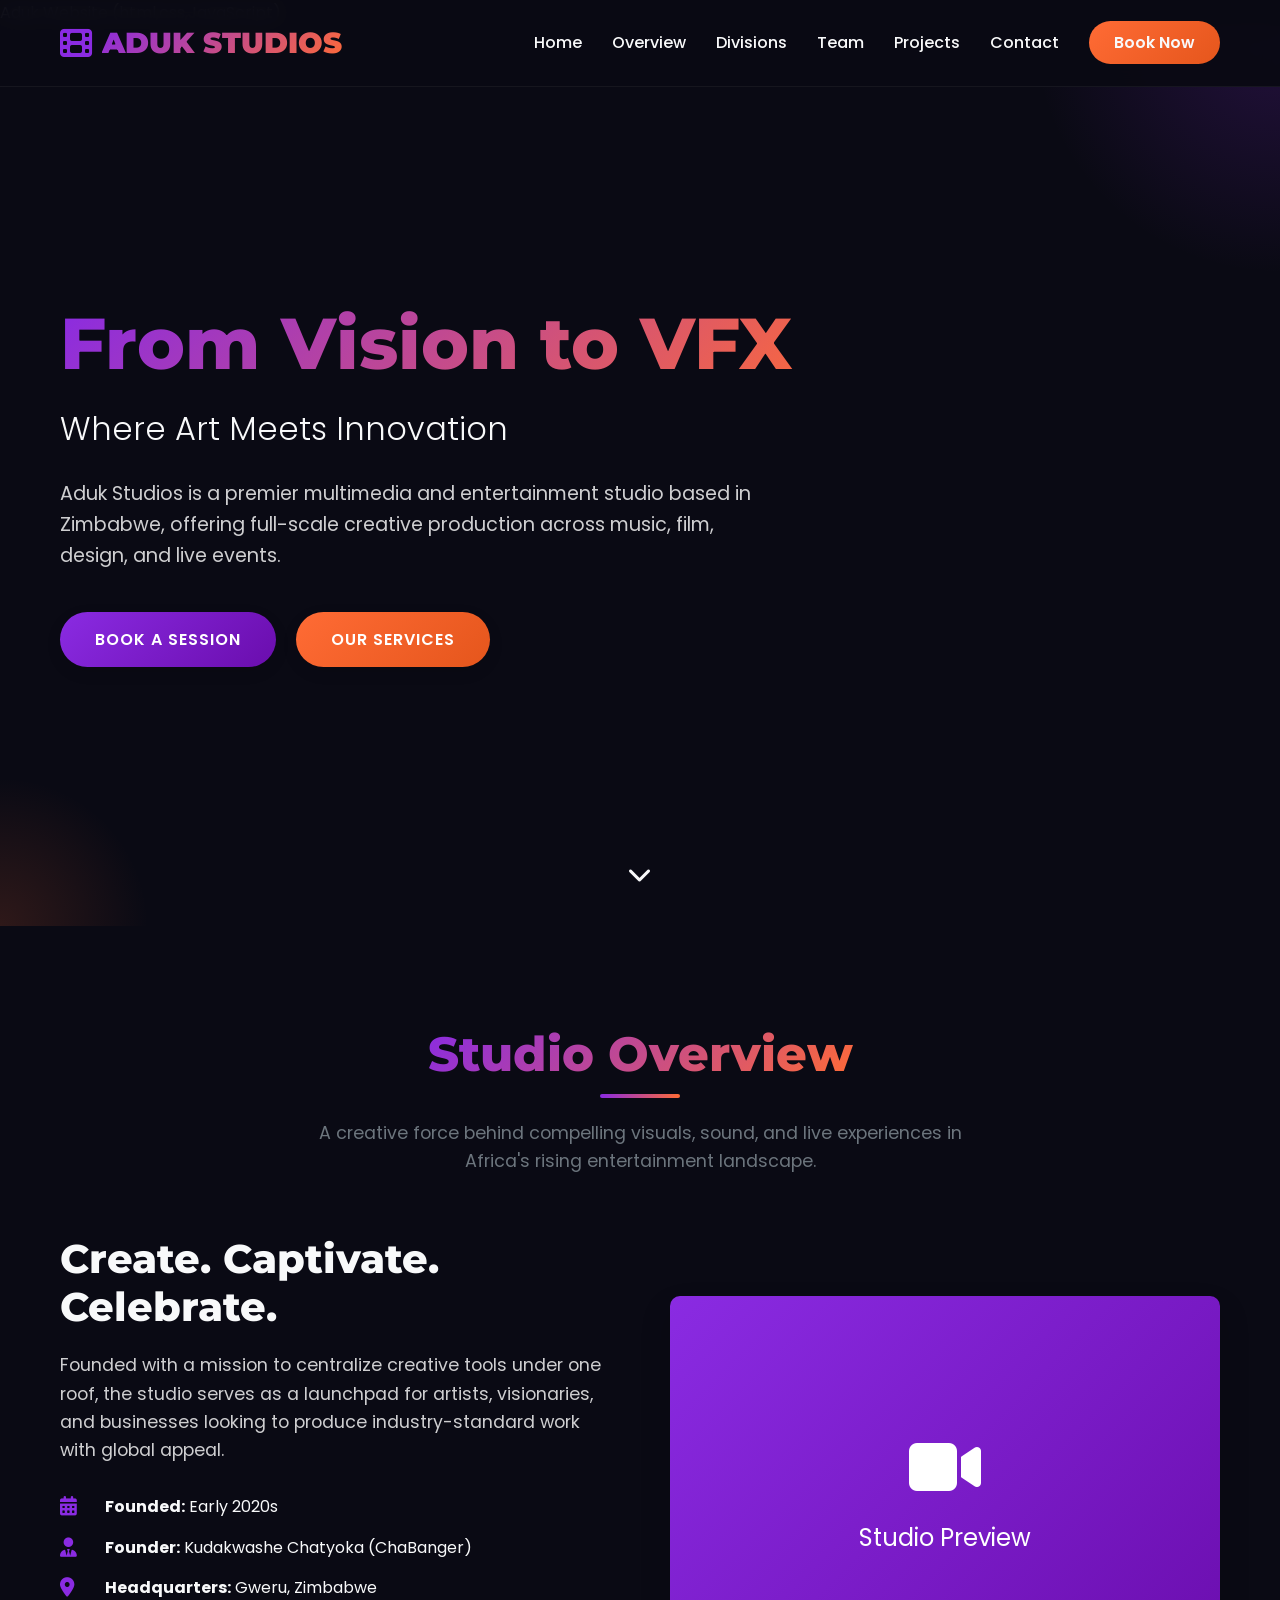
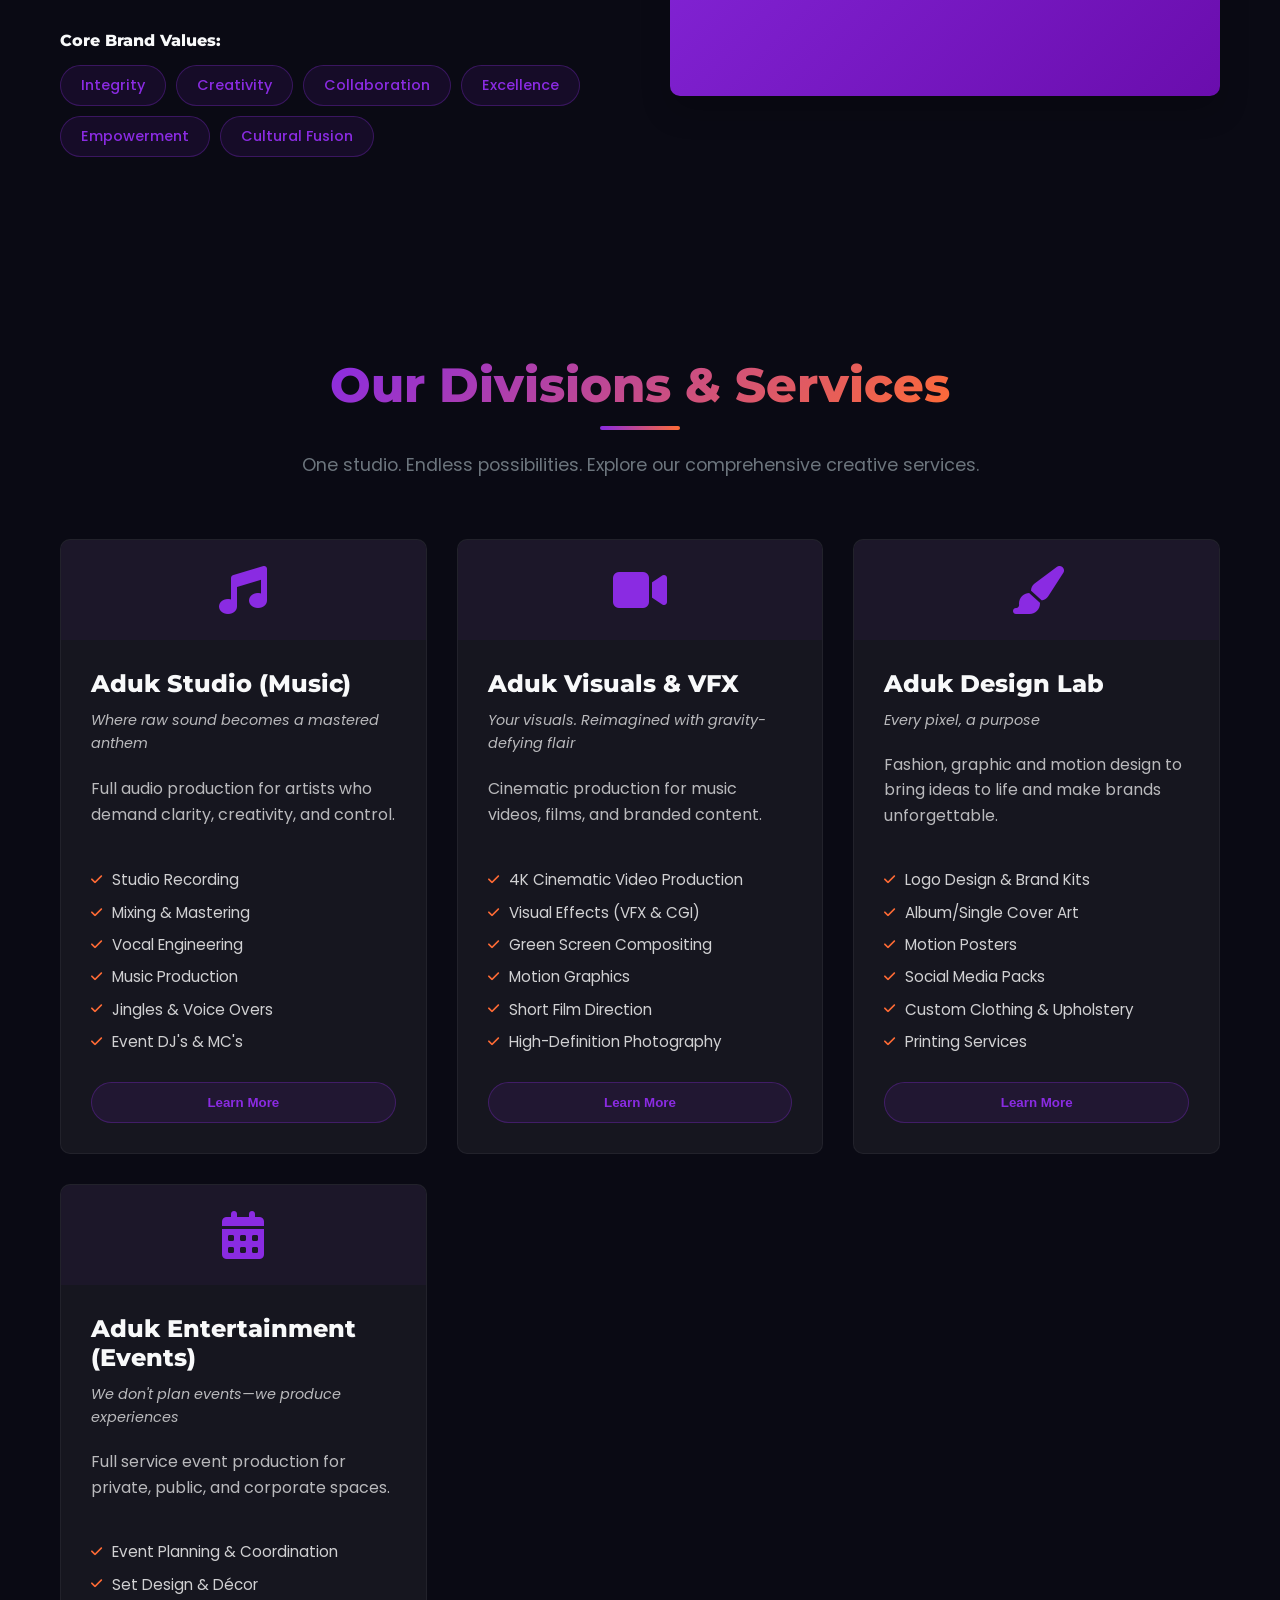
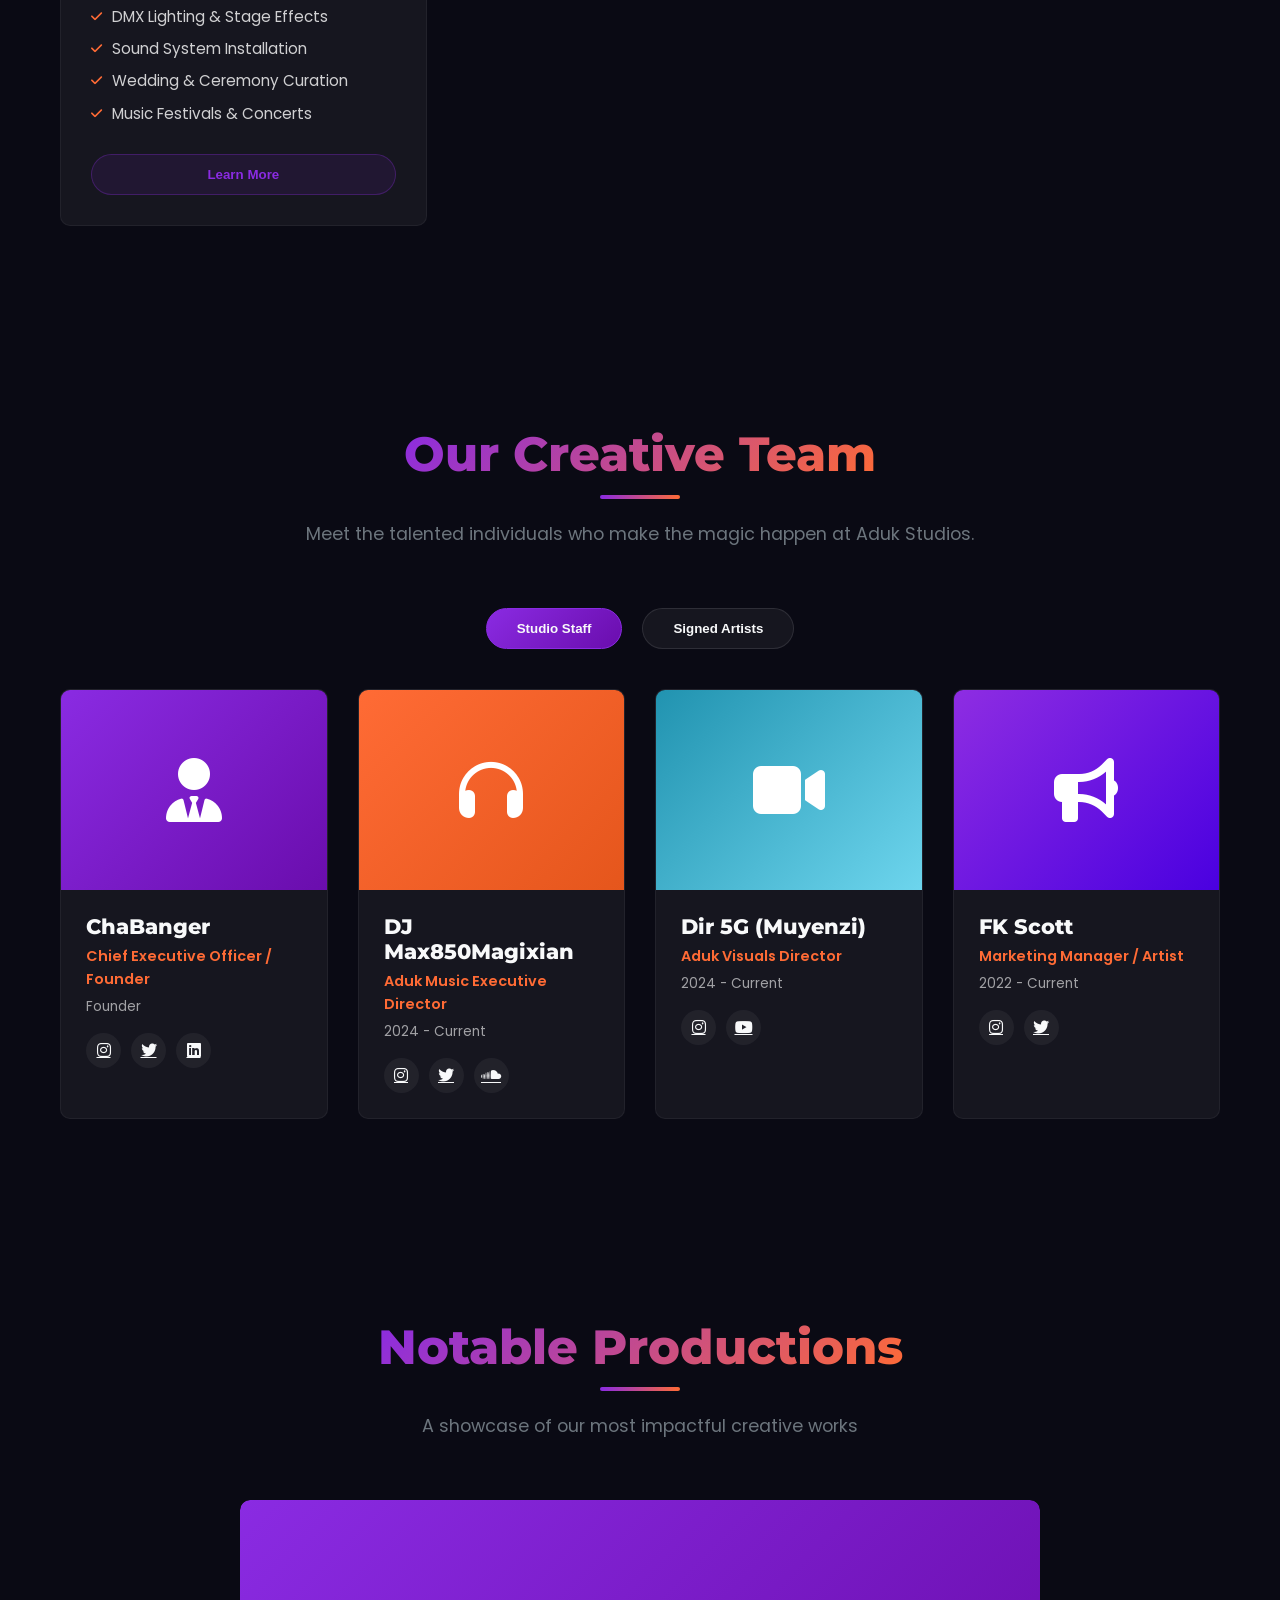
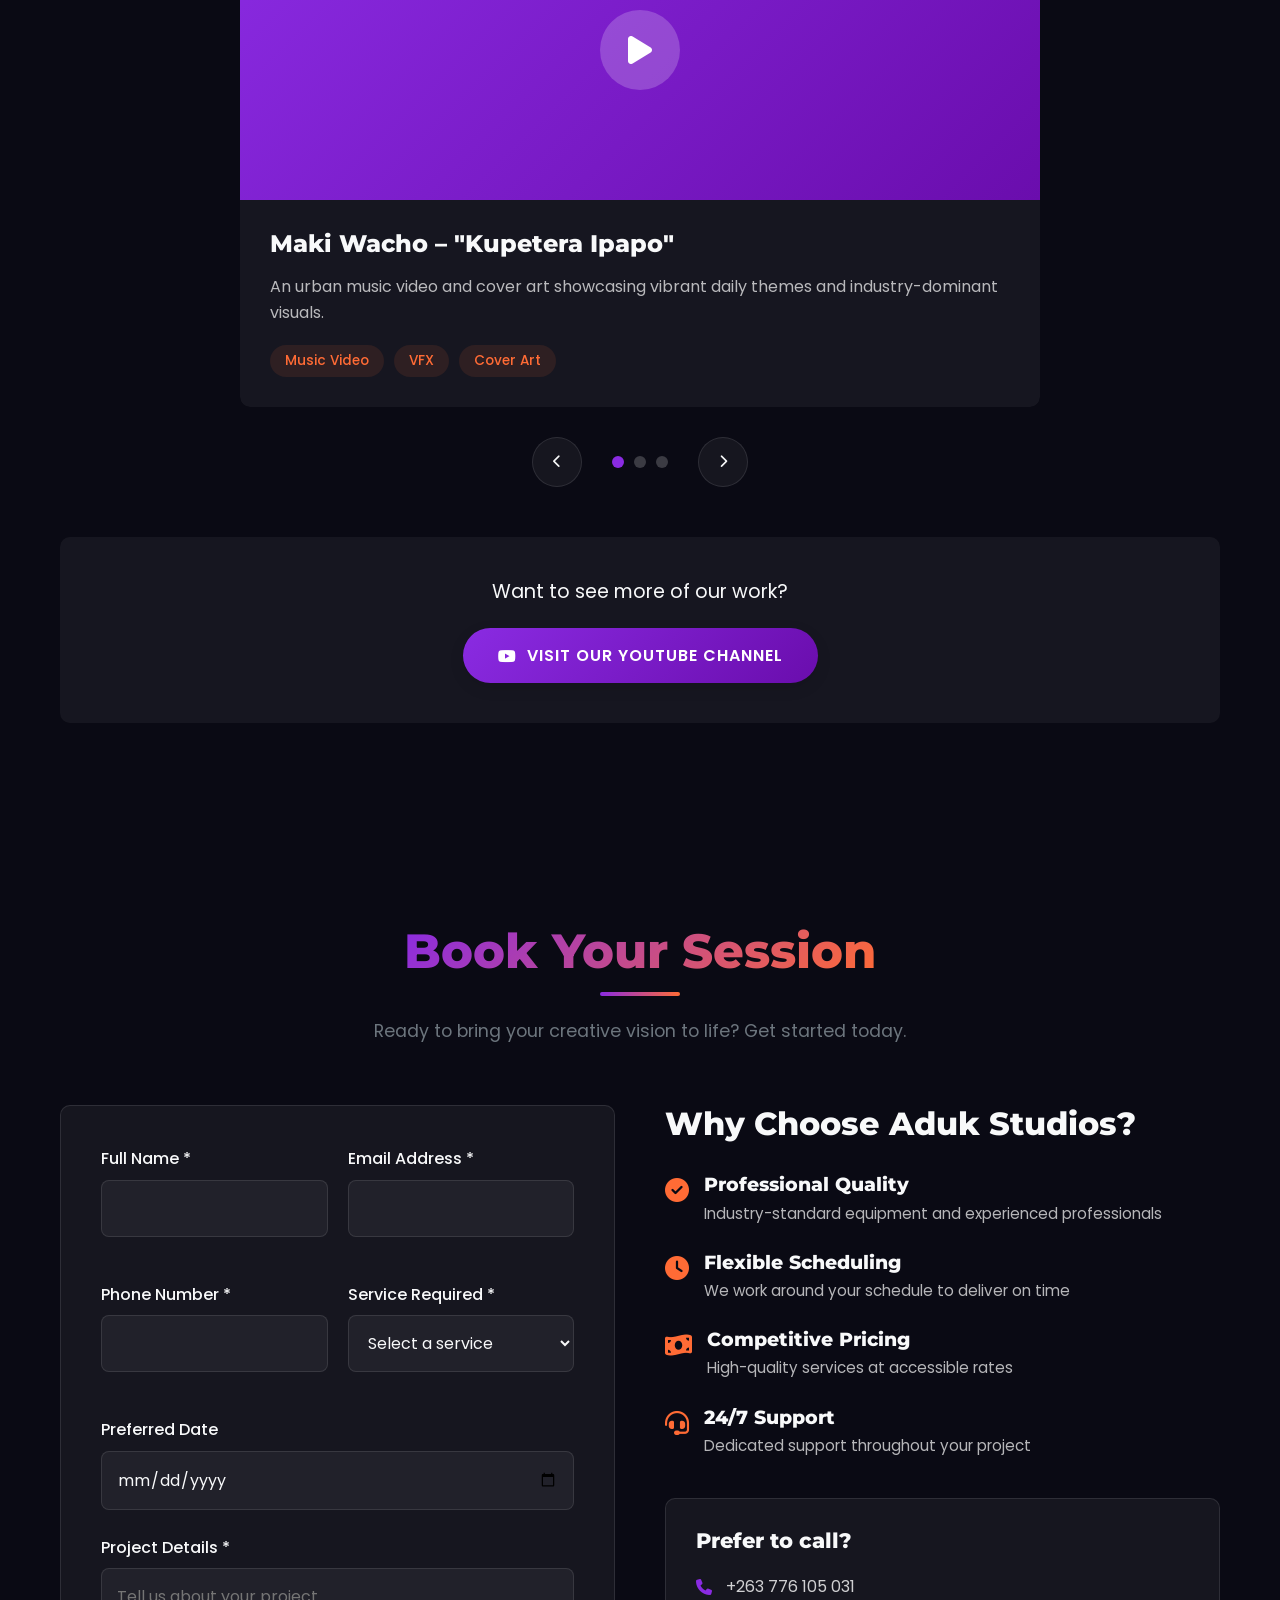
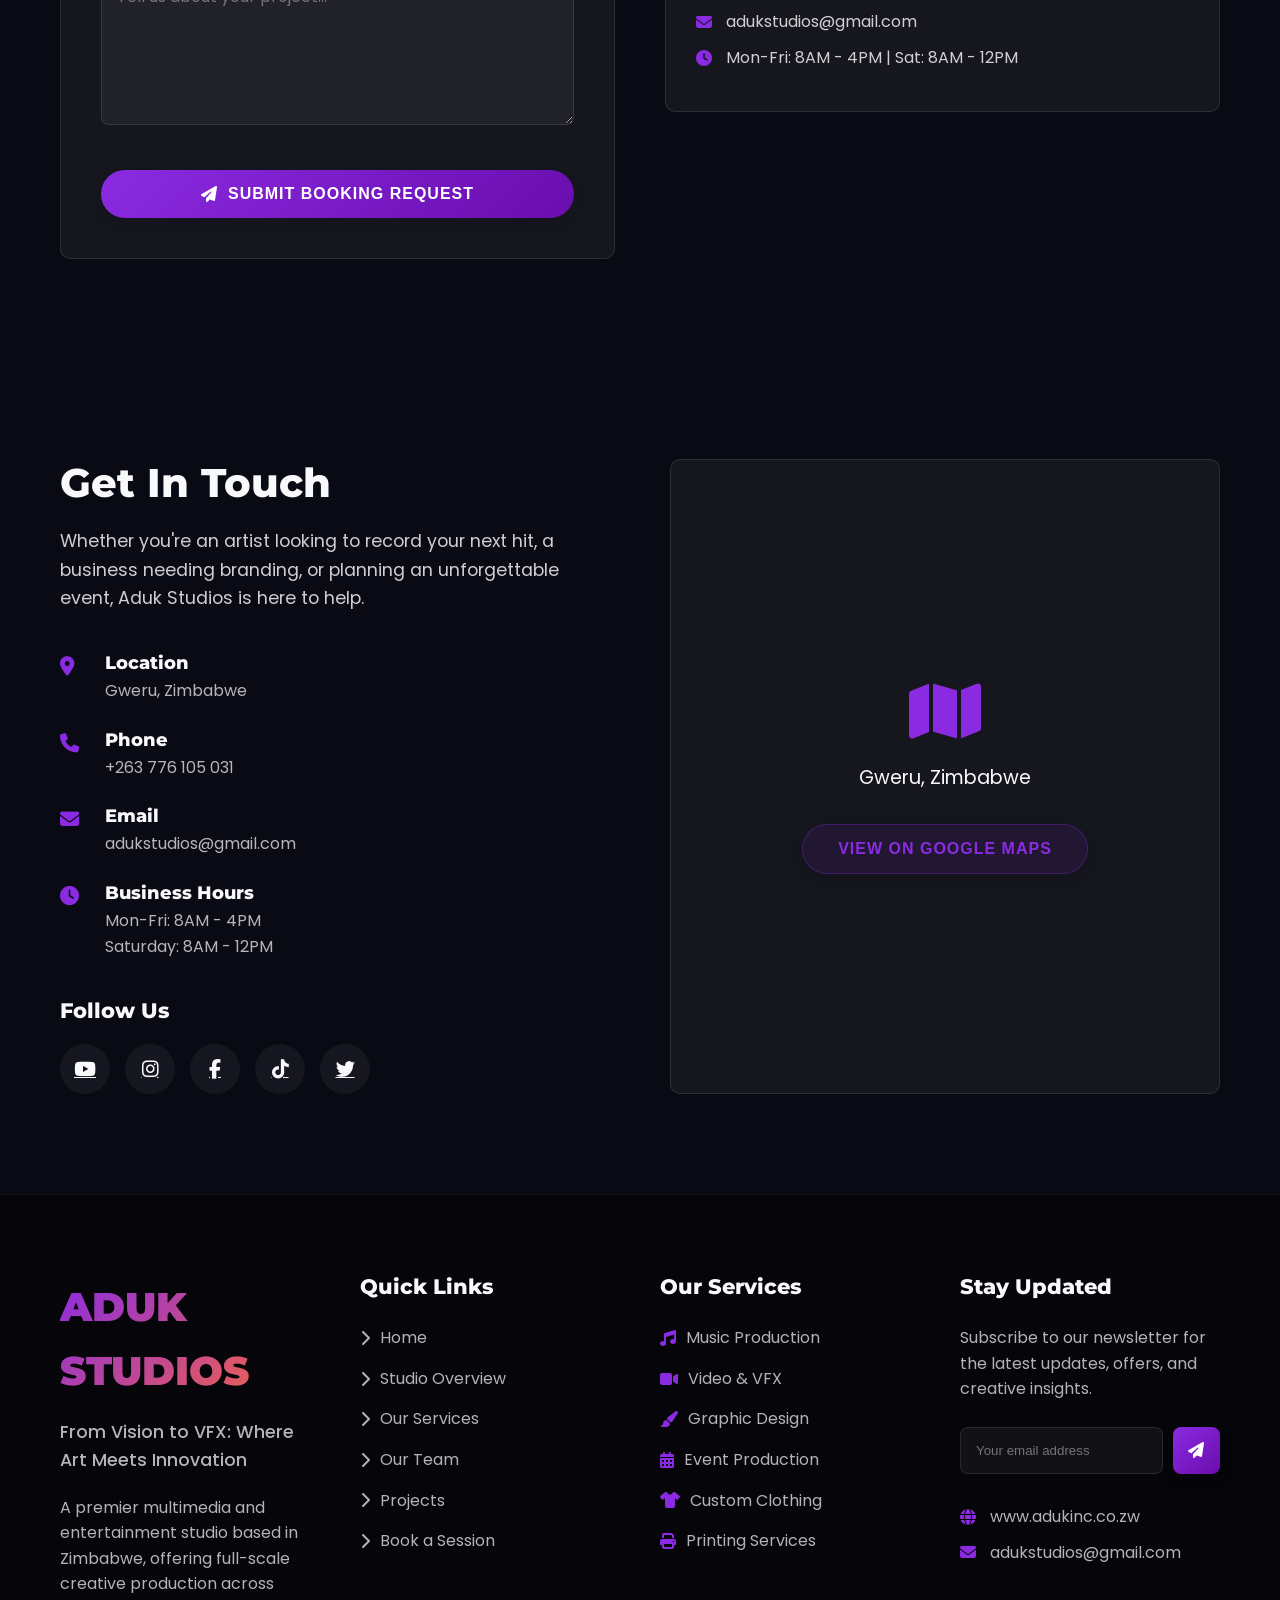
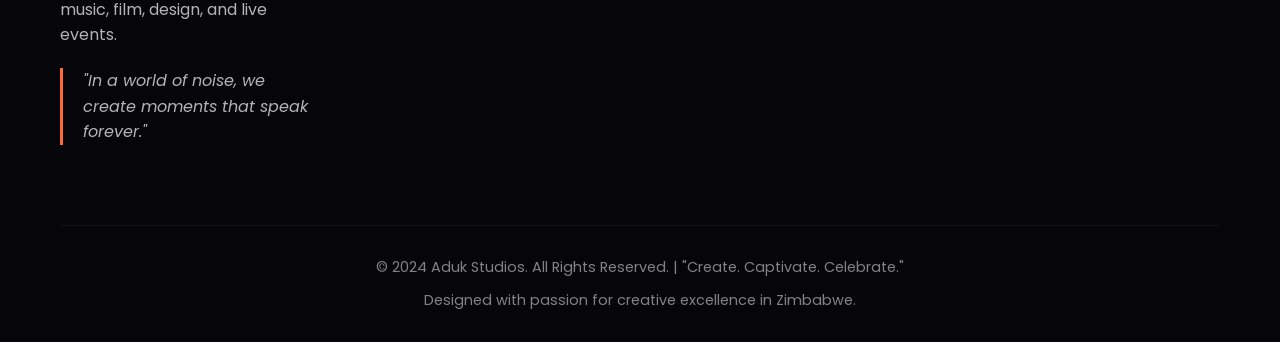
==== AdukWeb.html @ e993962f "'Aduk website files' Aduk studios website" ====
Aduk Website (html,css,JavaScript)

<!DOCTYPE html>
<html lang="en">
<head>
    <meta charset="UTF-8">
    <meta name="viewport" content="width=device-width, initial-scale=1.0">
    <title>Aduk Studios - Where Vision Becomes Reality</title>
    <link rel="stylesheet" href="https://cdnjs.cloudflare.com/ajax/libs/font-awesome/6.4.0/css/all.min.css">
    <link href="https://fonts.googleapis.com/css2?family=Poppins:wght@300;400;500;600;700;800&family=Montserrat:wght@700;800;900&display=swap" rel="stylesheet">
    <link rel="icon" type="image/x-icon" href="#">
</head>
<body>
    <!-- Navigation -->
    <header id="header">
        <div class="container header-container">
            <div class="logo">
                <div class="logo-icon">
                    <i class="fas fa-film"></i>
                </div>
                <div class="logo-text">ADUK STUDIOS</div>
            </div>
            
            <div class="mobile-menu-btn" id="mobile-menu-btn">
                <i class="fas fa-bars"></i>
            </div>
            
            <nav id="nav-menu">
                <ul>
                    <li><a href="#home">Home</a></li>
                    <li><a href="#overview">Overview</a></li>
                    <li><a href="#divisions">Divisions</a></li>
                    <li><a href="#team">Team</a></li>
                    <li><a href="#projects">Projects</a></li>
                    <li><a href="#contact">Contact</a></li>
                    <li><a href="#booking" class="booking-btn">Book Now</a></li>
                </ul>
            </nav>
        </div>
    </header>

    <!-- Hero Section -->
    <section class="hero" id="home">
        <div class="hero-background"></div>
        <div class="container">
            <div class="hero-content">
                <h1 class="hero-title">From Vision to VFX</h1>
                <div class="hero-tagline">Where Art Meets Innovation</div>
                <p>Aduk Studios is a premier multimedia and entertainment studio based in Zimbabwe, offering full-scale creative production across music, film, design, and live events.</p>
                <div class="hero-btns">
                    <a href="#booking" class="btn pulse-animation">Book a Session</a>
                    <a href="#divisions" class="btn btn-secondary">Our Services</a>
                </div>
                <div class="scroll-indicator">
                    <i class="fas fa-chevron-down"></i>
                </div>
            </div>
        </div>
    </section>

    <!-- Studio Overview -->
    <section class="overview" id="overview">
        <div class="container">
            <div class="section-title">
                <h2>Studio Overview</h2>
                <p class="section-subtitle">A creative force behind compelling visuals, sound, and live experiences in Africa's rising entertainment landscape.</p>
            </div>
            
            <div class="overview-content">
                <div class="overview-text">
                    <h3>Create. Captivate. Celebrate.</h3>
                    <p>Founded with a mission to centralize creative tools under one roof, the studio serves as a launchpad for artists, visionaries, and businesses looking to produce industry-standard work with global appeal.</p>
                    
                    <div class="overview-details">
                        <div class="detail-item">
                            <i class="fas fa-calendar-alt"></i>
                            <div>
                                <strong>Founded:</strong> Early 2020s
                            </div>
                        </div>
                        <div class="detail-item">
                            <i class="fas fa-user-tie"></i>
                            <div>
                                <strong>Founder:</strong> Kudakwashe Chatyoka (ChaBanger)
                            </div>
                        </div>
                        <div class="detail-item">
                            <i class="fas fa-map-marker-alt"></i>
                            <div>
                                <strong>Headquarters:</strong> Gweru, Zimbabwe
                            </div>
                        </div>
                    </div>
                    
                    <div class="brand-values">
                        <h4>Core Brand Values:</h4>
                        <div class="values-container">
                            <span class="value-tag">Integrity</span>
                            <span class="value-tag">Creativity</span>
                            <span class="value-tag">Collaboration</span>
                            <span class="value-tag">Excellence</span>
                            <span class="value-tag">Empowerment</span>
                            <span class="value-tag">Cultural Fusion</span>
                        </div>
                    </div>
                </div>
                <div class="overview-image">
                    <div class="image-placeholder">
                        <i class="fas fa-video"></i>
                        <p>Studio Preview</p>
                    </div>
                </div>
            </div>
        </div>
    </section>

    <!-- Divisions Section -->
    <section class="divisions" id="divisions">
        <div class="container">
            <div class="section-title">
                <h2>Our Divisions & Services</h2>
                <p class="section-subtitle">One studio. Endless possibilities. Explore our comprehensive creative services.</p>
            </div>
            
            <div class="divisions-grid">
                <!-- Aduk Studio (Music) -->
                <div class="division-card">
                    <div class="division-icon">
                        <i class="fas fa-music"></i>
                    </div>
                    <div class="division-content">
                        <h3>Aduk Studio (Music)</h3>
                        <p class="division-tagline">Where raw sound becomes a mastered anthem</p>
                        <p>Full audio production for artists who demand clarity, creativity, and control.</p>
                        <ul class="division-services">
                            <li><i class="fas fa-check"></i> Studio Recording</li>
                            <li><i class="fas fa-check"></i> Mixing & Mastering</li>
                            <li><i class="fas fa-check"></i> Vocal Engineering</li>
                            <li><i class="fas fa-check"></i> Music Production</li>
                            <li><i class="fas fa-check"></i> Jingles & Voice Overs</li>
                            <li><i class="fas fa-check"></i> Event DJ's & MC's</li>
                        </ul>
                        <button class="division-btn" data-division="music">Learn More</button>
                    </div>
                </div>
                
                <!-- Aduk Visuals & VFX -->
                <div class="division-card">
                    <div class="division-icon">
                        <i class="fas fa-video"></i>
                    </div>
                    <div class="division-content">
                        <h3>Aduk Visuals & VFX</h3>
                        <p class="division-tagline">Your visuals. Reimagined with gravity-defying flair</p>
                        <p>Cinematic production for music videos, films, and branded content.</p>
                        <ul class="division-services">
                            <li><i class="fas fa-check"></i> 4K Cinematic Video Production</li>
                            <li><i class="fas fa-check"></i> Visual Effects (VFX & CGI)</li>
                            <li><i class="fas fa-check"></i> Green Screen Compositing</li>
                            <li><i class="fas fa-check"></i> Motion Graphics</li>
                            <li><i class="fas fa-check"></i> Short Film Direction</li>
                            <li><i class="fas fa-check"></i> High-Definition Photography</li>
                        </ul>
                        <button class="division-btn" data-division="visuals">Learn More</button>
                    </div>
                </div>
                
                <!-- Aduk Design Lab -->
                <div class="division-card">
                    <div class="division-icon">
                        <i class="fas fa-paint-brush"></i>
                    </div>
                    <div class="division-content">
                        <h3>Aduk Design Lab</h3>
                        <p class="division-tagline">Every pixel, a purpose</p>
                        <p>Fashion, graphic and motion design to bring ideas to life and make brands unforgettable.</p>
                        <ul class="division-services">
                            <li><i class="fas fa-check"></i> Logo Design & Brand Kits</li>
                            <li><i class="fas fa-check"></i> Album/Single Cover Art</li>
                            <li><i class="fas fa-check"></i> Motion Posters</li>
                            <li><i class="fas fa-check"></i> Social Media Packs</li>
                            <li><i class="fas fa-check"></i> Custom Clothing & Upholstery</li>
                            <li><i class="fas fa-check"></i> Printing Services</li>
                        </ul>
                        <button class="division-btn" data-division="design">Learn More</button>
                    </div>
                </div>
                
                <!-- Aduk Entertainment (Events) -->
                <div class="division-card">
                    <div class="division-icon">
                        <i class="fas fa-calendar-alt"></i>
                    </div>
                    <div class="division-content">
                        <h3>Aduk Entertainment (Events)</h3>
                        <p class="division-tagline">We don't plan events—we produce experiences</p>
                        <p>Full service event production for private, public, and corporate spaces.</p>
                        <ul class="division-services">
                            <li><i class="fas fa-check"></i> Event Planning & Coordination</li>
                            <li><i class="fas fa-check"></i> Set Design & Décor</li>
                            <li><i class="fas fa-check"></i> DMX Lighting & Stage Effects</li>
                            <li><i class="fas fa-check"></i> Sound System Installation</li>
                            <li><i class="fas fa-check"></i> Wedding & Ceremony Curation</li>
                            <li><i class="fas fa-check"></i> Music Festivals & Concerts</li>
                        </ul>
                        <button class="division-btn" data-division="events">Learn More</button>
                    </div>
                </div>
            </div>
        </div>
    </section>

    <!-- Team Section -->
    <section class="team" id="team">
        <div class="container">
            <div class="section-title">
                <h2>Our Creative Team</h2>
                <p class="section-subtitle">Meet the talented individuals who make the magic happen at Aduk Studios.</p>
            </div>
            
            <div class="team-tabs">
                <button class="team-tab active" data-tab="staff">Studio Staff</button>
                <button class="team-tab" data-tab="artists">Signed Artists</button>
            </div>
            
            <div class="team-grid active" id="staff-grid">
                <!-- Staff Members -->
                <div class="team-card">
                    <div class="team-img" style="background: linear-gradient(135deg, var(--primary), var(--primary-dark));">
                        <i class="fas fa-user-tie"></i>
                    </div>
                    <div class="team-info">
                        <h4>ChaBanger</h4>
                        <span class="role">Chief Executive Officer / Founder</span>
                        <p class="period">Founder</p>
                        <div class="team-social">
                            <a href="#"><i class="fab fa-instagram"></i></a>
                            <a href="#"><i class="fab fa-twitter"></i></a>
                            <a href="#"><i class="fab fa-linkedin"></i></a>
                        </div>
                    </div>
                </div>
                
                <div class="team-card">
                    <div class="team-img" style="background: linear-gradient(135deg, #FF6B35, #E5561C);">
                        <i class="fas fa-headphones"></i>
                    </div>
                    <div class="team-info">
                        <h4>DJ Max850Magixian</h4>
                        <span class="role">Aduk Music Executive Director</span>
                        <p class="period">2024 - Current</p>
                        <div class="team-social">
                            <a href="#"><i class="fab fa-instagram"></i></a>
                            <a href="#"><i class="fab fa-twitter"></i></a>
                            <a href="#"><i class="fab fa-soundcloud"></i></a>
                        </div>
                    </div>
                </div>
                
                <div class="team-card">
                    <div class="team-img" style="background: linear-gradient(135deg, #2193b0, #6dd5ed);">
                        <i class="fas fa-video"></i>
                    </div>
                    <div class="team-info">
                        <h4>Dir 5G (Muyenzi)</h4>
                        <span class="role">Aduk Visuals Director</span>
                        <p class="period">2024 - Current</p>
                        <div class="team-social">
                            <a href="#"><i class="fab fa-instagram"></i></a>
                            <a href="#"><i class="fab fa-youtube"></i></a>
                        </div>
                    </div>
                </div>
                
                <div class="team-card">
                    <div class="team-img" style="background: linear-gradient(135deg, #8e2de2, #4a00e0);">
                        <i class="fas fa-bullhorn"></i>
                    </div>
                    <div class="team-info">
                        <h4>FK Scott</h4>
                        <span class="role">Marketing Manager / Artist</span>
                        <p class="period">2022 - Current</p>
                        <div class="team-social">
                            <a href="#"><i class="fab fa-instagram"></i></a>
                            <a href="#"><i class="fab fa-twitter"></i></a>
                        </div>
                    </div>
                </div>
            </div>
            
            <div class="team-grid" id="artists-grid" style="display: none;">
                <!-- Signed Artists -->
                <div class="team-card">
                    <div class="team-img" style="background: linear-gradient(135deg, #f46b45, #eea849);">
                        <i class="fas fa-microphone-alt"></i>
                    </div>
                    <div class="team-info">
                        <h4>Maki Wacho</h4>
                        <span class="role">Signed Afro Fusion Artist</span>
                        <p class="period">2024 - Current</p>
                        <div class="team-social">
                            <a href="#"><i class="fab fa-instagram"></i></a>
                            <a href="#"><i class="fab fa-spotify"></i></a>
                            <a href="#"><i class="fab fa-youtube"></i></a>
                        </div>
                    </div>
                </div>
                
                <div class="team-card">
                    <div class="team-img" style="background: linear-gradient(135deg, #2c3e50, #3498db);">
                        <i class="fas fa-microphone-alt"></i>
                    </div>
                    <div class="team-info">
                        <h4>Blue Chillzy</h4>
                        <span class="role">Signed Hiphop Artist</span>
                        <p class="period">2025 - Current</p>
                        <div class="team-social">
                            <a href="#"><i class="fab fa-instagram"></i></a>
                            <a href="#"><i class="fab fa-spotify"></i></a>
                        </div>
                    </div>
                </div>
                
                <div class="team-card">
                    <div class="team-img" style="background: linear-gradient(135deg, #8E2DE2, #4A00E0);">
                        <i class="fas fa-microphone-alt"></i>
                    </div>
                    <div class="team-info">
                        <h4>Ley25</h4>
                        <span class="role">Signed Hiphop / Trap Artist</span>
                        <p class="period">2022 - Current</p>
                        <div class="team-social">
                            <a href="#"><i class="fab fa-instagram"></i></a>
                            <a href="#"><i class="fab fa-spotify"></i></a>
                        </div>
                    </div>
                </div>
                
                <div class="team-card">
                    <div class="team-img" style="background: linear-gradient(135deg, #FF6B35, #F9C74F);">
                        <i class="fas fa-microphone-alt"></i>
                    </div>
                    <div class="team-info">
                        <h4>Alkatel</h4>
                        <span class="role">Signed Dancehall Artist</span>
                        <p class="period">2022 - Current</p>
                        <div class="team-social">
                            <a href="#"><i class="fab fa-instagram"></i></a>
                            <a href="#"><i class="fab fa-spotify"></i></a>
                        </div>
                    </div>
                </div>
            </div>
        </div>
    </section>

    <!-- Projects Section -->
    <section class="projects" id="projects">
        <div class="container">
            <div class="section-title">
                <h2>Notable Productions</h2>
                <p class="section-subtitle">A showcase of our most impactful creative works</p>
            </div>
            
            <div class="project-slider">
                <div class="project-slider-container">
                    <div class="project-slide active">
                        <div class="project-card">
                            <div class="project-img">
                                <div class="play-btn"><i class="fas fa-play"></i></div>
                            </div>
                            <div class="project-content">
                                <h4>Maki Wacho – "Kupetera Ipapo"</h4>
                                <p>An urban music video and cover art showcasing vibrant daily themes and industry-dominant visuals.</p>
                                <div class="project-tags">
                                    <span class="project-tag">Music Video</span>
                                    <span class="project-tag">VFX</span>
                                    <span class="project-tag">Cover Art</span>
                                </div>
                            </div>
                        </div>
                    </div>
                    
                    <div class="project-slide">
                        <div class="project-card">
                            <div class="project-img" style="background: linear-gradient(135deg, #2c3e50, #3498db);">
                                <div class="play-btn"><i class="fas fa-play"></i></div>
                            </div>
                            <div class="project-content">
                                <h4>Blue Chillzy – "Man from Cholocho"</h4>
                                <p>Professionally scripted video production integrating creative visual effects, camera work, lighting, and street narrative.</p>
                                <div class="project-tags">
                                    <span class="project-tag">Short Film</span>
                                    <span class="project-tag">Cinematic</span>
                                    <span class="project-tag">Storytelling</span>
                                </div>
                            </div>
                        </div>
                    </div>
                    
                    <div class="project-slide">
                        <div class="project-card">
                            <div class="project-img" style="background: linear-gradient(135deg, #8E2DE2, #4A00E0);">
                                <div class="play-btn"><i class="fas fa-play"></i></div>
                            </div>
                            <div class="project-content">
                                <h4>Dj Max850Magixian - "PaRoma Cypher"</h4>
                                <p>High-energy DJ performance showcasing tight mixing and curation for the dancefloor.</p>
                                <div class="project-tags">
                                    <span class="project-tag">DJ Mix</span>
                                    <span class="project-tag">Live Performance</span>
                                    <span class="project-tag">Audio Production</span>
                                </div>
                            </div>
                        </div>
                    </div>
                </div>
                
                <div class="slider-controls">
                    <button class="slider-prev"><i class="fas fa-chevron-left"></i></button>
                    <div class="slider-dots">
                        <span class="dot active"></span>
                        <span class="dot"></span>
                        <span class="dot"></span>
                    </div>
                    <button class="slider-next"><i class="fas fa-chevron-right"></i></button>
                </div>
            </div>
            
            <div class="projects-cta">
                <p>Want to see more of our work?</p>
                <a href="https://youtube.com/@AdukStudios" target="_blank" class="btn">
                    <i class="fab fa-youtube"></i> Visit Our YouTube Channel
                </a>
            </div>
        </div>
    </section>

    <!-- Booking Section -->
    <section class="booking" id="booking">
        <div class="container">
            <div class="section-title">
                <h2>Book Your Session</h2>
                <p class="section-subtitle">Ready to bring your creative vision to life? Get started today.</p>
            </div>
            
            <div class="booking-container">
                <div class="booking-form">
                    <form id="bookingForm">
                        <div class="form-row">
                            <div class="form-group">
                                <label for="name">Full Name *</label>
                                <input type="text" id="name" required>
                            </div>
                            <div class="form-group">
                                <label for="email">Email Address *</label>
                                <input type="email" id="email" required>
                            </div>
                        </div>
                        
                        <div class="form-row">
                            <div class="form-group">
                                <label for="phone">Phone Number *</label>
                                <input type="tel" id="phone" required>
                            </div>
                            <div class="form-group">
                                <label for="service">Service Required *</label>
                                <select id="service" required>
                                    <option value="">Select a service</option>
                                    <option value="music">Music Production</option>
                                    <option value="visuals">Video & VFX</option>
                                    <option value="design">Graphic Design</option>
                                    <option value="events">Event Production</option>
                                    <option value="multiple">Multiple Services</option>
                                </select>
                            </div>
                        </div>
                        
                        <div class="form-group">
                            <label for="date">Preferred Date</label>
                            <input type="date" id="date">
                        </div>
                        
                        <div class="form-group">
                            <label for="message">Project Details *</label>
                            <textarea id="message" rows="5" required placeholder="Tell us about your project..."></textarea>
                        </div>
                        
                        <button type="submit" class="btn submit-btn">
                            <i class="fas fa-paper-plane"></i> Submit Booking Request
                        </button>
                    </form>
                </div>
                
                <div class="booking-info">
                    <h3>Why Choose Aduk Studios?</h3>
                    <div class="booking-features">
                        <div class="feature">
                            <i class="fas fa-check-circle"></i>
                            <div>
                                <h4>Professional Quality</h4>
                                <p>Industry-standard equipment and experienced professionals</p>
                            </div>
                        </div>
                        <div class="feature">
                            <i class="fas fa-clock"></i>
                            <div>
                                <h4>Flexible Scheduling</h4>
                                <p>We work around your schedule to deliver on time</p>
                            </div>
                        </div>
                        <div class="feature">
                            <i class="fas fa-money-bill-wave"></i>
                            <div>
                                <h4>Competitive Pricing</h4>
                                <p>High-quality services at accessible rates</p>
                            </div>
                        </div>
                        <div class="feature">
                            <i class="fas fa-headset"></i>
                            <div>
                                <h4>24/7 Support</h4>
                                <p>Dedicated support throughout your project</p>
                            </div>
                        </div>
                    </div>
                    
                    <div class="booking-contact">
                        <h4>Prefer to call?</h4>
                        <p><i class="fas fa-phone"></i> +263 776 105 031</p>
                        <p><i class="fas fa-envelope"></i> adukstudios@gmail.com</p>
                        <p><i class="fas fa-clock"></i> Mon-Fri: 8AM - 4PM | Sat: 8AM - 12PM</p>
                    </div>
                </div>
            </div>
        </div>
    </section>

    <!-- Contact Section -->
    <section class="contact" id="contact">
        <div class="container">
            <div class="contact-container">
                <div class="contact-info">
                    <h2>Get In Touch</h2>
                    <p>Whether you're an artist looking to record your next hit, a business needing branding, or planning an unforgettable event, Aduk Studios is here to help.</p>
                    
                    <div class="contact-details">
                        <div class="contact-item">
                            <i class="fas fa-map-marker-alt"></i>
                            <div>
                                <h4>Location</h4>
                                <p>Gweru, Zimbabwe</p>
                            </div>
                        </div>
                        <div class="contact-item">
                            <i class="fas fa-phone"></i>
                            <div>
                                <h4>Phone</h4>
                                <p>+263 776 105 031</p>
                            </div>
                        </div>
                        <div class="contact-item">
                            <i class="fas fa-envelope"></i>
                            <div>
                                <h4>Email</h4>
                                <p>adukstudios@gmail.com</p>
                            </div>
                        </div>
                        <div class="contact-item">
                            <i class="fas fa-clock"></i>
                            <div>
                                <h4>Business Hours</h4>
                                <p>Mon-Fri: 8AM - 4PM</p>
                                <p>Saturday: 8AM - 12PM</p>
                            </div>
                        </div>
                    </div>
                    
                    <div class="social-links">
                        <h4>Follow Us</h4>
                        <div class="social-icons">
                            <a href="https://youtube.com/@AdukStudios" target="_blank" class="social-link">
                                <i class="fab fa-youtube"></i>
                            </a>
                            <a href="https://instagram.com/AdukStudios" target="_blank" class="social-link">
                                <i class="fab fa-instagram"></i>
                            </a>
                            <a href="https://facebook.com/AdukStudios" target="_blank" class="social-link">
                                <i class="fab fa-facebook-f"></i>
                            </a>
                            <a href="https://tiktok.com/@AdukStudios" target="_blank" class="social-link">
                                <i class="fab fa-tiktok"></i>
                            </a>
                            <a href="https://x.com/AdukStudios" target="_blank" class="social-link">
                                <i class="fab fa-twitter"></i>
                            </a>
                        </div>
                    </div>
                </div>
                
                <div class="contact-map">
                    <div class="map-placeholder">
                        <i class="fas fa-map"></i>
                        <p>Gweru, Zimbabwe</p>
                        <button class="btn map-btn">View on Google Maps</button>
                    </div>
                </div>
            </div>
        </div>
    </section>

    <!-- Footer -->
    <footer>
        <div class="container">
            <div class="footer-content">
                <div class="footer-about">
                    <div class="footer-logo">ADUK STUDIOS</div>
                    <p class="footer-tagline">From Vision to VFX: Where Art Meets Innovation</p>
                    <p>A premier multimedia and entertainment studio based in Zimbabwe, offering full-scale creative production across music, film, design, and live events.</p>
                    <p class="footer-quote">"In a world of noise, we create moments that speak forever."</p>
                </div>
                
                <div class="footer-links">
                    <h4>Quick Links</h4>
                    <ul>
                        <li><a href="#home"><i class="fas fa-chevron-right"></i> Home</a></li>
                        <li><a href="#overview"><i class="fas fa-chevron-right"></i> Studio Overview</a></li>
                        <li><a href="#divisions"><i class="fas fa-chevron-right"></i> Our Services</a></li>
                        <li><a href="#team"><i class="fas fa-chevron-right"></i> Our Team</a></li>
                        <li><a href="#projects"><i class="fas fa-chevron-right"></i> Projects</a></li>
                        <li><a href="#booking"><i class="fas fa-chevron-right"></i> Book a Session</a></li>
                    </ul>
                </div>
                
                <div class="footer-services">
                    <h4>Our Services</h4>
                    <ul>
                        <li><i class="fas fa-music"></i> Music Production</li>
                        <li><i class="fas fa-video"></i> Video & VFX</li>
                        <li><i class="fas fa-paint-brush"></i> Graphic Design</li>
                        <li><i class="fas fa-calendar-alt"></i> Event Production</li>
                        <li><i class="fas fa-tshirt"></i> Custom Clothing</li>
                        <li><i class="fas fa-print"></i> Printing Services</li>
                    </ul>
                </div>
                
                <div class="footer-newsletter">
                    <h4>Stay Updated</h4>
                    <p>Subscribe to our newsletter for the latest updates, offers, and creative insights.</p>
                    <div class="newsletter-form">
                        <input type="email" placeholder="Your email address">
                        <button class="btn"><i class="fas fa-paper-plane"></i></button>
                    </div>
                    <div class="footer-contact">
                        <p><i class="fas fa-globe"></i> www.adukinc.co.zw</p>
                        <p><i class="fas fa-envelope"></i> adukstudios@gmail.com</p>
                    </div>
                </div>
            </div>
            
            <div class="copyright">
                <p>&copy; 2024 Aduk Studios. All Rights Reserved. | "Create. Captivate. Celebrate."</p>
                <p>Designed with passion for creative excellence in Zimbabwe.</p>
            </div>
        </div>
    </footer>

    <!-- Modal for Division Details -->
    <div class="modal" id="divisionModal">
        <div class="modal-content">
            <span class="close-modal">&times;</span>
            <div class="modal-body">
                <!-- Content will be inserted by JavaScript -->
            </div>
        </div>
    </div>

    <!-- Back to Top Button -->
    <button class="back-to-top" id="backToTop">
        <i class="fas fa-chevron-up"></i>
    </button>

    <!-- CSS Styles -->
    <style>
        /* CSS Variables */
        :root {
            --primary: #8A2BE2;
            --primary-dark: #6A0DAD;
            --secondary: #FF6B35;
            --secondary-dark: #E5561C;
            --dark: #0A0A14;
            --darker: #05050A;
            --light: #F8F9FA;
            --gray: #6C757D;
            --light-gray: #E9ECEF;
            --transition: all 0.3s ease;
            --shadow: 0 5px 15px rgba(0, 0, 0, 0.1);
            --shadow-lg: 0 15px 30px rgba(0, 0, 0, 0.2);
            --border-radius: 10px;
        }

        /* Reset & Base Styles */
        * {
            margin: 0;
            padding: 0;
            box-sizing: border-box;
        }

        html {
            scroll-behavior: smooth;
        }

        body {
            font-family: 'Poppins', sans-serif;
            line-height: 1.6;
            color: var(--light);
            background-color: var(--dark);
            overflow-x: hidden;
        }

        h1, h2, h3, h4, h5, h6 {
            font-family: 'Montserrat', sans-serif;
            font-weight: 800;
            line-height: 1.2;
            margin-bottom: 1rem;
        }

        .container {
            width: 100%;
            max-width: 1200px;
            margin: 0 auto;
            padding: 0 20px;
        }

        section {
            padding: 100px 0;
        }

        .section-title {
            text-align: center;
            margin-bottom: 60px;
        }

        .section-title h2 {
            font-size: 3rem;
            background: linear-gradient(135deg, var(--primary), var(--secondary));
            -webkit-background-clip: text;
            -webkit-text-fill-color: transparent;
            display: inline-block;
            position: relative;
        }

        .section-title h2::after {
            content: '';
            position: absolute;
            width: 80px;
            height: 4px;
            background: linear-gradient(to right, var(--primary), var(--secondary));
            bottom: -15px;
            left: 50%;
            transform: translateX(-50%);
            border-radius: 2px;
        }

        .section-subtitle {
            text-align: center;
            color: var(--gray);
            font-size: 1.1rem;
            max-width: 700px;
            margin: 20px auto 0;
        }

        .btn {
            display: inline-flex;
            align-items: center;
            justify-content: center;
            gap: 10px;
            background: linear-gradient(135deg, var(--primary), var(--primary-dark));
            color: white;
            padding: 15px 35px;
            border-radius: 50px;
            text-decoration: none;
            font-weight: 600;
            font-size: 1rem;
            border: none;
            cursor: pointer;
            transition: var(--transition);
            box-shadow: var(--shadow);
            text-transform: uppercase;
            letter-spacing: 1px;
        }

        .btn:hover {
            transform: translateY(-3px);
            box-shadow: var(--shadow-lg);
            background: linear-gradient(135deg, var(--primary-dark), var(--primary));
        }

        .btn-secondary {
            background: linear-gradient(135deg, var(--secondary), var(--secondary-dark));
        }

        .btn-secondary:hover {
            background: linear-gradient(135deg, var(--secondary-dark), var(--secondary));
        }

        /* Header & Navigation */
        header {
            position: fixed;
            top: 0;
            left: 0;
            width: 100%;
            z-index: 1000;
            padding: 20px 0;
            transition: var(--transition);
            background-color: rgba(10, 10, 20, 0.95);
            backdrop-filter: blur(10px);
            border-bottom: 1px solid rgba(255, 255, 255, 0.05);
        }

        header.scrolled {
            padding: 15px 0;
            box-shadow: var(--shadow);
        }

        .header-container {
            display: flex;
            justify-content: space-between;
            align-items: center;
        }

        .logo {
            display: flex;
            align-items: center;
            gap: 10px;
        }

        .logo-icon {
            font-size: 2rem;
            color: var(--primary);
        }

        .logo-text {
            font-family: 'Montserrat', sans-serif;
            font-weight: 900;
            font-size: 1.8rem;
            background: linear-gradient(135deg, var(--primary), var(--secondary));
            -webkit-background-clip: text;
            -webkit-text-fill-color: transparent;
        }

        nav ul {
            display: flex;
            list-style: none;
            gap: 30px;
            align-items: center;
        }

        nav ul li a {
            color: var(--light);
            text-decoration: none;
            font-weight: 500;
            font-size: 1rem;
            transition: var(--transition);
            position: relative;
        }

        nav ul li a:not(.booking-btn)::after {
            content: '';
            position: absolute;
            width: 0;
            height: 2px;
            background: var(--secondary);
            left: 0;
            bottom: -5px;
            transition: var(--transition);
        }

        nav ul li a:hover:not(.booking-btn) {
            color: var(--secondary);
        }

        nav ul li a:hover:not(.booking-btn)::after {
            width: 100%;
        }

        .booking-btn {
            background: linear-gradient(135deg, var(--secondary), var(--secondary-dark));
            padding: 10px 25px;
            border-radius: 50px;
            font-weight: 600;
        }

        .booking-btn:hover {
            background: linear-gradient(135deg, var(--secondary-dark), var(--secondary));
            transform: translateY(-2px);
        }

        .mobile-menu-btn {
            display: none;
            font-size: 1.5rem;
            color: var(--light);
            cursor: pointer;
            background: none;
            border: none;
        }

        /* Hero Section */
        .hero {
            min-height: 100vh;
            display: flex;
            align-items: center;
            position: relative;
            overflow: hidden;
            padding-top: 120px;
        }

        .hero-background {
            position: absolute;
            top: 0;
            left: 0;
            width: 100%;
            height: 100%;
            background: linear-gradient(rgba(10, 10, 20, 0.9), rgba(10, 10, 20, 0.9)),
                        url('https://images.unsplash.com/photo-1511379938547-c1f69419868d?ixlib=rb-4.0.3&auto=format&fit=crop&w=2070&q=80');
            background-size: cover;
            background-position: center;
            background-attachment: fixed;
            z-index: -1;
        }

        .hero-background::before {
            content: '';
            position: absolute;
            width: 500px;
            height: 500px;
            border-radius: 50%;
            background: radial-gradient(circle, rgba(138, 43, 226, 0.2) 0%, rgba(138, 43, 226, 0) 70%);
            top: -250px;
            right: -250px;
        }

        .hero-background::after {
            content: '';
            position: absolute;
            width: 300px;
            height: 300px;
            border-radius: 50%;
            background: radial-gradient(circle, rgba(255, 107, 53, 0.15) 0%, rgba(255, 107, 53, 0) 70%);
            bottom: -150px;
            left: -150px;
        }

        .hero-content {
            max-width: 800px;
        }

        .hero-title {
            font-size: 4.5rem;
            margin-bottom: 20px;
            background: linear-gradient(135deg, var(--primary), var(--secondary));
            -webkit-background-clip: text;
            -webkit-text-fill-color: transparent;
            line-height: 1.1;
        }

        .hero-tagline {
            font-size: 2rem;
            margin-bottom: 25px;
            color: var(--light);
            font-weight: 300;
        }

        .hero p {
            font-size: 1.2rem;
            margin-bottom: 40px;
            color: rgba(255, 255, 255, 0.8);
            max-width: 700px;
        }

        .hero-btns {
            display: flex;
            gap: 20px;
            margin-top: 40px;
        }

        .pulse-animation {
            animation: pulse 2s infinite;
        }

        @keyframes pulse {
            0% { box-shadow: 0 0 0 0 rgba(138, 43, 226, 0.7); }
            70% { box-shadow: 0 0 0 15px rgba(138, 43, 226, 0); }
            100% { box-shadow: 0 0 0 0 rgba(138, 43, 226, 0); }
        }

        .scroll-indicator {
            position: absolute;
            bottom: 40px;
            left: 50%;
            transform: translateX(-50%);
            color: var(--light);
            font-size: 1.5rem;
            animation: bounce 2s infinite;
        }

        @keyframes bounce {
            0%, 20%, 50%, 80%, 100% { transform: translateY(0) translateX(-50%); }
            40% { transform: translateY(-20px) translateX(-50%); }
            60% { transform: translateY(-10px) translateX(-50%); }
        }

        /* Studio Overview */
        .overview-content {
            display: grid;
            grid-template-columns: 1fr 1fr;
            gap: 60px;
            align-items: center;
        }

        .overview-text h3 {
            font-size: 2.5rem;
            margin-bottom: 20px;
            color: var(--light);
        }

        .overview-text p {
            margin-bottom: 25px;
            color: rgba(255, 255, 255, 0.8);
            font-size: 1.1rem;
        }

        .overview-details {
            display: flex;
            flex-direction: column;
            gap: 15px;
            margin: 30px 0;
        }

        .detail-item {
            display: flex;
            align-items: center;
            gap: 15px;
        }

        .detail-item i {
            color: var(--primary);
            font-size: 1.2rem;
            width: 30px;
        }

        .brand-values h4 {
            margin-bottom: 15px;
            color: var(--light);
        }

        .values-container {
            display: flex;
            flex-wrap: wrap;
            gap: 10px;
        }

        .value-tag {
            background: rgba(138, 43, 226, 0.1);
            border: 1px solid rgba(138, 43, 226, 0.3);
            color: var(--primary);
            padding: 8px 20px;
            border-radius: 50px;
            font-size: 0.9rem;
            font-weight: 500;
            transition: var(--transition);
        }

        .value-tag:hover {
            background: rgba(138, 43, 226, 0.2);
            transform: translateY(-2px);
        }

        .overview-image {
            border-radius: var(--border-radius);
            overflow: hidden;
            box-shadow: var(--shadow-lg);
        }

        .image-placeholder {
            width: 100%;
            height: 400px;
            background: linear-gradient(135deg, var(--primary), var(--primary-dark));
            display: flex;
            flex-direction: column;
            align-items: center;
            justify-content: center;
            color: white;
            font-size: 1.5rem;
        }

        .image-placeholder i {
            font-size: 4rem;
            margin-bottom: 20px;
        }

        /* Divisions Section */
        .divisions-grid {
            display: grid;
            grid-template-columns: repeat(auto-fit, minmax(280px, 1fr));
            gap: 30px;
        }

        .division-card {
            background: rgba(255, 255, 255, 0.05);
            border-radius: var(--border-radius);
            overflow: hidden;
            transition: var(--transition);
            border: 1px solid rgba(255, 255, 255, 0.05);
            height: 100%;
            display: flex;
            flex-direction: column;
        }

        .division-card:hover {
            transform: translateY(-10px);
            box-shadow: var(--shadow-lg);
            border-color: rgba(138, 43, 226, 0.3);
            background: rgba(255, 255, 255, 0.08);
        }

        .division-icon {
            height: 100px;
            display: flex;
            align-items: center;
            justify-content: center;
            font-size: 3rem;
            color: var(--primary);
            background: rgba(138, 43, 226, 0.05);
        }

        .division-content {
            padding: 30px;
            flex-grow: 1;
            display: flex;
            flex-direction: column;
        }

        .division-content h3 {
            font-size: 1.5rem;
            margin-bottom: 10px;
            color: var(--light);
        }

        .division-tagline {
            color: var(--secondary);
            font-style: italic;
            margin-bottom: 15px;
            font-size: 0.9rem;
        }

        .division-content p {
            color: rgba(255, 255, 255, 0.7);
            margin-bottom: 20px;
            flex-grow: 1;
        }

        .division-services {
            list-style: none;
            margin-top: 20px;
        }

        .division-services li {
            color: rgba(255, 255, 255, 0.8);
            margin-bottom: 8px;
            font-size: 0.95rem;
            display: flex;
            align-items: center;
            gap: 10px;
        }

        .division-services li i {
            color: var(--secondary);
            font-size: 0.8rem;
        }

        .division-btn {
            margin-top: 20px;
            padding: 12px 25px;
            background: rgba(138, 43, 226, 0.1);
            border: 1px solid rgba(138, 43, 226, 0.3);
            color: var(--primary);
            border-radius: 50px;
            font-weight: 600;
            cursor: pointer;
            transition: var(--transition);
        }

        .division-btn:hover {
            background: var(--primary);
            color: white;
            transform: translateY(-2px);
        }

        /* Team Section */
        .team-tabs {
            display: flex;
            justify-content: center;
            gap: 20px;
            margin-bottom: 40px;
        }

        .team-tab {
            padding: 12px 30px;
            background: rgba(255, 255, 255, 0.05);
            border: 1px solid rgba(255, 255, 255, 0.1);
            color: var(--light);
            border-radius: 50px;
            cursor: pointer;
            transition: var(--transition);
            font-weight: 600;
        }

        .team-tab.active {
            background: linear-gradient(135deg, var(--primary), var(--primary-dark));
            border-color: var(--primary);
        }

        .team-tab:hover:not(.active) {
            background: rgba(255, 255, 255, 0.1);
        }

        .team-grid {
            display: grid;
            grid-template-columns: repeat(auto-fit, minmax(250px, 1fr));
            gap: 30px;
        }

        .team-card {
            background: rgba(255, 255, 255, 0.05);
            border-radius: var(--border-radius);
            overflow: hidden;
            transition: var(--transition);
            border: 1px solid rgba(255, 255, 255, 0.05);
        }

        .team-card:hover {
            transform: translateY(-5px);
            box-shadow: var(--shadow-lg);
            border-color: rgba(138, 43, 226, 0.3);
        }

        .team-img {
            height: 200px;
            display: flex;
            align-items: center;
            justify-content: center;
            font-size: 4rem;
            color: white;
        }

        .team-info {
            padding: 25px;
        }

        .team-info h4 {
            font-size: 1.3rem;
            margin-bottom: 5px;
            color: var(--light);
        }

        .role {
            color: var(--secondary);
            font-weight: 600;
            font-size: 0.9rem;
            margin-bottom: 5px;
            display: block;
        }

        .period {
            color: rgba(255, 255, 255, 0.6);
            font-size: 0.85rem;
            margin-bottom: 15px;
        }

        .team-social {
            display: flex;
            gap: 10px;
        }

        .team-social a {
            width: 35px;
            height: 35px;
            border-radius: 50%;
            background: rgba(255, 255, 255, 0.05);
            display: flex;
            align-items: center;
            justify-content: center;
            color: var(--light);
            transition: var(--transition);
        }

        .team-social a:hover {
            background: var(--primary);
            transform: translateY(-3px);
        }

        /* Projects Section */
        .project-slider {
            position: relative;
            max-width: 800px;
            margin: 0 auto;
        }

        .project-slider-container {
            display: flex;
            overflow: hidden;
            border-radius: var(--border-radius);
        }

        .project-slide {
            min-width: 100%;
            transition: transform 0.5s ease;
        }

        .project-card {
            background: rgba(255, 255, 255, 0.05);
            border-radius: var(--border-radius);
            overflow: hidden;
        }

        .project-img {
            height: 300px;
            background: linear-gradient(135deg, var(--primary), var(--primary-dark));
            position: relative;
        }

        .play-btn {
            position: absolute;
            top: 50%;
            left: 50%;
            transform: translate(-50%, -50%);
            width: 80px;
            height: 80px;
            background: rgba(255, 255, 255, 0.2);
            border-radius: 50%;
            display: flex;
            align-items: center;
            justify-content: center;
            font-size: 2rem;
            color: white;
            cursor: pointer;
            transition: var(--transition);
        }

        .play-btn:hover {
            background: rgba(255, 255, 255, 0.3);
            transform: translate(-50%, -50%) scale(1.1);
        }

        .project-content {
            padding: 30px;
        }

        .project-content h4 {
            font-size: 1.5rem;
            margin-bottom: 15px;
            color: var(--light);
        }

        .project-content p {
            color: rgba(255, 255, 255, 0.7);
            margin-bottom: 20px;
        }

        .project-tags {
            display: flex;
            gap: 10px;
            flex-wrap: wrap;
        }

        .project-tag {
            background: rgba(255, 107, 53, 0.1);
            color: var(--secondary);
            padding: 5px 15px;
            border-radius: 50px;
            font-size: 0.85rem;
            font-weight: 500;
        }

        .slider-controls {
            display: flex;
            align-items: center;
            justify-content: center;
            gap: 30px;
            margin-top: 30px;
        }

        .slider-prev,
        .slider-next {
            width: 50px;
            height: 50px;
            border-radius: 50%;
            background: rgba(255, 255, 255, 0.05);
            border: 1px solid rgba(255, 255, 255, 0.1);
            color: var(--light);
            cursor: pointer;
            transition: var(--transition);
            display: flex;
            align-items: center;
            justify-content: center;
        }

        .slider-prev:hover,
        .slider-next:hover {
            background: var(--primary);
            border-color: var(--primary);
        }

        .slider-dots {
            display: flex;
            gap: 10px;
        }

        .dot {
            width: 12px;
            height: 12px;
            border-radius: 50%;
            background: rgba(255, 255, 255, 0.2);
            cursor: pointer;
            transition: var(--transition);
        }

        .dot.active {
            background: var(--primary);
        }

        .projects-cta {
            text-align: center;
            margin-top: 50px;
            padding: 40px;
            background: rgba(255, 255, 255, 0.05);
            border-radius: var(--border-radius);
        }

        .projects-cta p {
            font-size: 1.2rem;
            margin-bottom: 20px;
            color: var(--light);
        }

        /* Booking Section */
        .booking-container {
            display: grid;
            grid-template-columns: 1fr 1fr;
            gap: 50px;
            align-items: start;
        }

        .booking-form {
            background: rgba(255, 255, 255, 0.05);
            padding: 40px;
            border-radius: var(--border-radius);
            border: 1px solid rgba(255, 255, 255, 0.1);
        }

        .form-row {
            display: grid;
            grid-template-columns: 1fr 1fr;
            gap: 20px;
            margin-bottom: 20px;
        }

        .form-group {
            margin-bottom: 25px;
        }

        .form-group label {
            display: block;
            margin-bottom: 8px;
            color: var(--light);
            font-weight: 500;
        }

        .form-group input,
        .form-group select,
        .form-group textarea {
            width: 100%;
            padding: 15px;
            border-radius: 8px;
            border: 1px solid rgba(255, 255, 255, 0.1);
            background: rgba(255, 255, 255, 0.05);
            color: var(--light);
            font-family: 'Poppins', sans-serif;
            font-size: 1rem;
            transition: var(--transition);
        }

        .form-group input:focus,
        .form-group select:focus,
        .form-group textarea:focus {
            outline: none;
            border-color: var(--primary);
            box-shadow: 0 0 0 2px rgba(138, 43, 226, 0.2);
        }

        .submit-btn {
            width: 100%;
            margin-top: 20px;
        }

        .booking-info h3 {
            font-size: 2rem;
            margin-bottom: 30px;
            color: var(--light);
        }

        .booking-features {
            display: flex;
            flex-direction: column;
            gap: 25px;
            margin-bottom: 40px;
        }

        .feature {
            display: flex;
            gap: 15px;
            align-items: flex-start;
        }

        .feature i {
            color: var(--secondary);
            font-size: 1.5rem;
            margin-top: 5px;
        }

        .feature h4 {
            font-size: 1.2rem;
            margin-bottom: 5px;
            color: var(--light);
        }

        .feature p {
            color: rgba(255, 255, 255, 0.7);
            font-size: 0.95rem;
        }

        .booking-contact {
            background: rgba(255, 255, 255, 0.05);
            padding: 30px;
            border-radius: var(--border-radius);
            border: 1px solid rgba(255, 255, 255, 0.1);
        }

        .booking-contact h4 {
            font-size: 1.3rem;
            margin-bottom: 20px;
            color: var(--light);
        }

        .booking-contact p {
            display: flex;
            align-items: center;
            gap: 10px;
            margin-bottom: 10px;
            color: rgba(255, 255, 255, 0.8);
        }

        .booking-contact i {
            color: var(--primary);
            width: 20px;
        }

        /* Contact Section */
        .contact-container {
            display: grid;
            grid-template-columns: 1fr 1fr;
            gap: 60px;
            align-items: start;
        }

        .contact-info h2 {
            font-size: 2.5rem;
            margin-bottom: 20px;
            color: var(--light);
        }

        .contact-info > p {
            font-size: 1.1rem;
            margin-bottom: 40px;
            color: rgba(255, 255, 255, 0.8);
        }

        .contact-details {
            display: flex;
            flex-direction: column;
            gap: 25px;
            margin-bottom: 40px;
        }

        .contact-item {
            display: flex;
            gap: 15px;
            align-items: flex-start;
        }

        .contact-item i {
            color: var(--primary);
            font-size: 1.2rem;
            margin-top: 5px;
            width: 30px;
        }

        .contact-item h4 {
            font-size: 1.1rem;
            margin-bottom: 5px;
            color: var(--light);
        }

        .contact-item p {
            color: rgba(255, 255, 255, 0.7);
        }

        .social-links h4 {
            font-size: 1.3rem;
            margin-bottom: 20px;
            color: var(--light);
        }

        .social-icons {
            display: flex;
            gap: 15px;
        }

        .social-link {
            width: 50px;
            height: 50px;
            border-radius: 50%;
            background: rgba(255, 255, 255, 0.05);
            display: flex;
            align-items: center;
            justify-content: center;
            color: var(--light);
            font-size: 1.2rem;
            transition: var(--transition);
        }

        .social-link:hover {
            background: var(--primary);
            transform: translateY(-5px);
        }

        .contact-map {
            height: 100%;
        }

        .map-placeholder {
            height: 100%;
            min-height: 500px;
            background: rgba(255, 255, 255, 0.05);
            border-radius: var(--border-radius);
            display: flex;
            flex-direction: column;
            align-items: center;
            justify-content: center;
            padding: 40px;
            text-align: center;
            border: 1px solid rgba(255, 255, 255, 0.1);
        }

        .map-placeholder i {
            font-size: 4rem;
            color: var(--primary);
            margin-bottom: 20px;
        }

        .map-placeholder p {
            font-size: 1.2rem;
            margin-bottom: 30px;
            color: var(--light);
        }

        .map-btn {
            background: rgba(138, 43, 226, 0.1);
            border: 1px solid rgba(138, 43, 226, 0.3);
            color: var(--primary);
        }

        .map-btn:hover {
            background: var(--primary);
            color: white;
        }

        /* Footer */
        footer {
            background: var(--darker);
            padding: 80px 0 30px;
            border-top: 1px solid rgba(255, 255, 255, 0.05);
        }

        .footer-content {
            display: grid;
            grid-template-columns: repeat(auto-fit, minmax(250px, 1fr));
            gap: 40px;
            margin-bottom: 60px;
        }

        .footer-logo {
            font-family: 'Montserrat', sans-serif;
            font-weight: 900;
            font-size: 2.5rem;
            background: linear-gradient(135deg, var(--primary), var(--secondary));
            -webkit-background-clip: text;
            -webkit-text-fill-color: transparent;
            margin-bottom: 15px;
        }

        .footer-tagline {
            font-size: 1.1rem;
            margin-bottom: 15px;
            color: var(--light);
            font-weight: 500;
        }

        .footer-about p {
            color: rgba(255, 255, 255, 0.7);
            margin-bottom: 20px;
        }

        .footer-quote {
            font-style: italic;
            color: var(--secondary);
            margin-top: 20px;
            padding-left: 20px;
            border-left: 3px solid var(--secondary);
        }

        .footer-links h4,
        .footer-services h4,
        .footer-newsletter h4 {
            font-size: 1.3rem;
            margin-bottom: 25px;
            color: var(--light);
        }

        .footer-links ul,
        .footer-services ul {
            list-style: none;
        }

        .footer-links li,
        .footer-services li {
            margin-bottom: 15px;
        }

        .footer-links a {
            color: rgba(255, 255, 255, 0.7);
            text-decoration: none;
            transition: var(--transition);
            display: flex;
            align-items: center;
            gap: 10px;
        }

        .footer-links a:hover {
            color: var(--secondary);
            padding-left: 5px;
        }

        .footer-services li {
            color: rgba(255, 255, 255, 0.7);
            display: flex;
            align-items: center;
            gap: 10px;
        }

        .footer-services i {
            color: var(--primary);
        }

        .footer-newsletter p {
            color: rgba(255, 255, 255, 0.7);
            margin-bottom: 25px;
        }

        .newsletter-form {
            display: flex;
            gap: 10px;
            margin-bottom: 30px;
        }

        .newsletter-form input {
            flex: 1;
            padding: 15px;
            border-radius: 8px;
            border: 1px solid rgba(255, 255, 255, 0.1);
            background: rgba(255, 255, 255, 0.05);
            color: var(--light);
        }

        .newsletter-form .btn {
            padding: 15px;
            border-radius: 8px;
        }

        .footer-contact p {
            color: rgba(255, 255, 255, 0.7);
            display: flex;
            align-items: center;
            gap: 10px;
            margin-bottom: 10px;
        }

        .footer-contact i {
            color: var(--primary);
            width: 20px;
        }

        .copyright {
            text-align: center;
            padding-top: 30px;
            border-top: 1px solid rgba(255, 255, 255, 0.05);
            color: rgba(255, 255, 255, 0.5);
            font-size: 0.9rem;
        }

        .copyright p:first-child {
            margin-bottom: 10px;
        }

        /* Modal */
        .modal {
            display: none;
            position: fixed;
            top: 0;
            left: 0;
            width: 100%;
            height: 100%;
            background: rgba(0, 0, 0, 0.8);
            z-index: 2000;
            justify-content: center;
            align-items: center;
            padding: 20px;
        }

        .modal-content {
            background: var(--dark);
            border-radius: var(--border-radius);
            max-width: 600px;
            width: 100%;
            max-height: 90vh;
            overflow-y: auto;
            position: relative;
            border: 1px solid rgba(255, 255, 255, 0.1);
        }

        .close-modal {
            position: absolute;
            top: 20px;
            right: 20px;
            font-size: 1.5rem;
            color: var(--light);
            cursor: pointer;
            z-index: 1;
            width: 40px;
            height: 40px;
            display: flex;
            align-items: center;
            justify-content: center;
            border-radius: 50%;
            background: rgba(255, 255, 255, 0.1);
            transition: var(--transition);
        }

        .close-modal:hover {
            background: var(--secondary);
            transform: rotate(90deg);
        }

        .modal-body {
            padding: 40px;
        }

        /* Back to Top */
        .back-to-top {
            position: fixed;
            bottom: 30px;
            right: 30px;
            width: 50px;
            height: 50px;
            border-radius: 50%;
            background: var(--primary);
            color: white;
            border: none;
            cursor: pointer;
            display: none;
            justify-content: center;
            align-items: center;
            font-size: 1.2rem;
            z-index: 1000;
            transition: var(--transition);
            box-shadow: var(--shadow);
        }

        .back-to-top:hover {
            background: var(--primary-dark);
            transform: translateY(-3px);
        }

        /* Responsive Styles */
        @media (max-width: 1024px) {
            .hero-title {
                font-size: 3.5rem;
            }
            
            .hero-tagline {
                font-size: 1.8rem;
            }
        }

        @media (max-width: 768px) {
            .mobile-menu-btn {
                display: block;
            }

            nav {
                position: fixed;
                top: 80px;
                left: 0;
                width: 100%;
                background: var(--dark);
                padding: 20px;
                transform: translateY(-100%);
                opacity: 0;
                visibility: hidden;
                transition: var(--transition);
                border-top: 1px solid rgba(255, 255, 255, 0.1);
                z-index: 999;
            }

            nav.active {
                transform: translateY(0);
                opacity: 1;
                visibility: visible;
            }

            nav ul {
                flex-direction: column;
                gap: 0;
            }

            nav ul li {
                width: 100%;
            }

            nav ul li a {
                display: block;
                padding: 15px 0;
                border-bottom: 1px solid rgba(255, 255, 255, 0.1);
            }

            .overview-content,
            .booking-container,
            .contact-container {
                grid-template-columns: 1fr;
            }

            .hero-title {
                font-size: 2.8rem;
            }

            .hero-tagline {
                font-size: 1.5rem;
            }

            .section-title h2 {
                font-size: 2.2rem;
            }

            .form-row {
                grid-template-columns: 1fr;
            }

            .hero-btns {
                flex-direction: column;
                align-items: flex-start;
            }
        }

        @media (max-width: 576px) {
            .hero-title {
                font-size: 2.2rem;
            }

            .hero-tagline {
                font-size: 1.3rem;
            }

            section {
                padding: 70px 0;
            }

            .section-title h2 {
                font-size: 1.8rem;
            }

            .team-tabs {
                flex-direction: column;
                align-items: center;
            }

            .footer-content {
                grid-template-columns: 1fr;
            }
        }
    </style>

    <!-- JavaScript -->
    <script>
        document.addEventListener('DOMContentLoaded', function() {
            // Mobile Menu Toggle
            const mobileMenuBtn = document.getElementById('mobile-menu-btn');
            const navMenu = document.getElementById('nav-menu');
            
            mobileMenuBtn.addEventListener('click', () => {
                navMenu.classList.toggle('active');
                mobileMenuBtn.innerHTML = navMenu.classList.contains('active') 
                    ? '<i class="fas fa-times"></i>' 
                    : '<i class="fas fa-bars"></i>';
            });
            
            // Close mobile menu when clicking on a link
            document.querySelectorAll('#nav-menu a').forEach(link => {
                link.addEventListener('click', () => {
                    navMenu.classList.remove('active');
                    mobileMenuBtn.innerHTML = '<i class="fas fa-bars"></i>';
                });
            });
            
            // Header scroll effect
            window.addEventListener('scroll', () => {
                const header = document.getElementById('header');
                const backToTop = document.getElementById('backToTop');
                
                if (window.scrollY > 100) {
                    header.classList.add('scrolled');
                    backToTop.style.display = 'flex';
                } else {
                    header.classList.remove('scrolled');
                    backToTop.style.display = 'none';
                }
            });
            
            // Team Tabs
            const teamTabs = document.querySelectorAll('.team-tab');
            const staffGrid = document.getElementById('staff-grid');
            const artistsGrid = document.getElementById('artists-grid');
            
            teamTabs.forEach(tab => {
                tab.addEventListener('click', () => {
                    // Remove active class from all tabs
                    teamTabs.forEach(t => t.classList.remove('active'));
                    // Add active class to clicked tab
                    tab.classList.add('active');
                    
                    // Show corresponding grid
                    if (tab.dataset.tab === 'staff') {
                        staffGrid.style.display = 'grid';
                        artistsGrid.style.display = 'none';
                    } else {
                        staffGrid.style.display = 'none';
                        artistsGrid.style.display = 'grid';
                    }
                });
            });
            
            // Project Slider
            const slides = document.querySelectorAll('.project-slide');
            const dots = document.querySelectorAll('.dot');
            const prevBtn = document.querySelector('.slider-prev');
            const nextBtn = document.querySelector('.slider-next');
            let currentSlide = 0;
            
            function showSlide(n) {
                // Hide all slides
                slides.forEach(slide => slide.classList.remove('active'));
                dots.forEach(dot => dot.classList.remove('active'));
                
                // Calculate new slide index
                currentSlide = (n + slides.length) % slides.length;
                
                // Show current slide
                slides[currentSlide].classList.add('active');
                dots[currentSlide].classList.add('active');
                
                // Move slider
                document.querySelector('.project-slider-container').style.transform = 
                    `translateX(-${currentSlide * 100}%)`;
            }
            
            // Next slide
            nextBtn.addEventListener('click', () => {
                showSlide(currentSlide + 1);
            });
            
            // Previous slide
            prevBtn.addEventListener('click', () => {
                showSlide(currentSlide - 1);
            });
            
            // Dot click
            dots.forEach((dot, index) => {
                dot.addEventListener('click', () => {
                    showSlide(index);
                });
            });
            
            // Auto slide every 5 seconds
            setInterval(() => {
                showSlide(currentSlide + 1);
            }, 5000);
            
            // Division Modal
            const divisionBtns = document.querySelectorAll('.division-btn');
            const modal = document.getElementById('divisionModal');
            const closeModal = document.querySelector('.close-modal');
            const modalBody = document.querySelector('.modal-body');
            
            // Division content for modal
            const divisionContent = {
                music: {
                    title: 'Aduk Studio (Music)',
                    icon: 'fas fa-music',
                    description: 'Where raw sound becomes a mastered anthem. Our state-of-the-art recording studio offers professional audio production services for artists of all genres.',
                    services: [
                        'Professional Studio Recording',
                        'Mixing & Mastering',
                        'Vocal Engineering & Tuning',
                        'Music Production (Afrobeats, Amapiano, Hip-Hop, Gospel, R&B, Trap)',
                        'Jingles & Voice Overs',
                        'Event DJ\'s & MC\'s',
                        'Sound Design'
                    ],
                    equipment: [
                        'Professional Microphones',
                        'Digital Audio Workstations',
                        'High-End Monitors',
                        'Acoustic Treatment',
                        'Outboard Gear'
                    ]
                },
                visuals: {
                    title: 'Aduk Visuals & VFX',
                    icon: 'fas fa-video',
                    description: 'Your visuals. Reimagined with gravity-defying flair. We produce cinematic content that tells compelling stories through stunning visuals.',
                    services: [
                        '4K Cinematic Video Production',
                        'Visual Effects (VFX & CGI)',
                        'Green Screen Compositing',
                        'Motion Graphics & Animation',
                        'Short Film Direction',
                        'High-Definition Photography',
                        'Interviews & Podcasts'
                    ],
                    equipment: [
                        '4K Cinema Cameras',
                        'Professional Lighting Kits',
                        'Drone Photography',
                        'VFX Software Suite',
                        'Color Grading Stations'
                    ]
                },
                design: {
                    title: 'Aduk Design Lab',
                    icon: 'fas fa-paint-brush',
                    description: 'Every pixel, a purpose. Our design team creates stunning visuals that bring ideas to life and make brands unforgettable.',
                    services: [
                        'Logo Design & Brand Kits',
                        'Album/Single Cover Art',
                        'Motion Posters & Visuals',
                        'Thumbnails & Channel Branding',
                        'Social Media Packs',
                        'Printing Services (Sublimation, DTF, Inkjet, Paper, Billboards)',
                        'Custom Clothing & Upholstery'
                    ],
                    equipment: [
                        'Professional Design Software',
                        'Large Format Printers',
                        'Sublimation Press',
                        'DTF Printing Technology',
                        'Embroidery Machines'
                    ]
                },
                events: {
                    title: 'Aduk Entertainment (Events)',
                    icon: 'fas fa-calendar-alt',
                    description: 'We don\'t plan events—we produce experiences. Transform your gatherings into cinematic moments with our full-service event production.',
                    services: [
                        'Event Planning & Coordination',
                        'Set Design & Décor',
                        'DMX Lighting & Stage Effects',
                        'Professional Sound System Installation',
                        'Wedding & Ceremony Curation',
                        'Music Festivals, Concerts and Tours',
                        'Beauty & Fashion Shows',
                        'Sporting Events (7\'s rugby, 3x3 basketball, marathons)'
                    ],
                    equipment: [
                        'Professional Sound Systems',
                        'DMX Lighting Rigs',
                        'Stage Equipment',
                        'LED Screens',
                        'Event Management Software'
                    ]
                }
            };
            
            // Open modal when division button is clicked
            divisionBtns.forEach(btn => {
                btn.addEventListener('click', () => {
                    const division = btn.dataset.division;
                    const content = divisionContent[division];
                    
                    // Build modal content
                    modalBody.innerHTML = `
                        <div class="modal-header">
                            <div class="modal-icon">
                                <i class="${content.icon}"></i>
                            </div>
                            <h3>${content.title}</h3>
                        </div>
                        
                        <div class="modal-description">
                            <p>${content.description}</p>
                        </div>
                        
                        <div class="modal-section">
                            <h4>Services</h4>
                            <ul>
                                ${content.services.map(service => `<li><i class="fas fa-check"></i> ${service}</li>`).join('')}
                            </ul>
                        </div>
                        
                        <div class="modal-section">
                            <h4>Equipment & Technology</h4>
                            <ul>
                                ${content.equipment.map(item => `<li><i class="fas fa-cog"></i> ${item}</li>`).join('')}
                            </ul>
                        </div>
                        
                        <div class="modal-cta">
                            <p>Ready to work with us?</p>
                            <a href="#booking" class="btn">Book This Service</a>
                        </div>
                    `;
                    
                    // Show modal
                    modal.style.display = 'flex';
                    document.body.style.overflow = 'hidden';
                });
            });
            
            // Close modal
            closeModal.addEventListener('click', () => {
                modal.style.display = 'none';
                document.body.style.overflow = 'auto';
            });
            
            // Close modal when clicking outside
            window.addEventListener('click', (e) => {
                if (e.target === modal) {
                    modal.style.display = 'none';
                    document.body.style.overflow = 'auto';
                }
            });
            
            // Booking Form Submission
            const bookingForm = document.getElementById('bookingForm');
            bookingForm.addEventListener('submit', (e) => {
                e.preventDefault();
                
                // Get form data
                const formData = new FormData(bookingForm);
                const data = Object.fromEntries(formData);
                
                // In a real application, you would send this data to a server
                // For now, we'll show a success message
                
                // Create success message
                const successMessage = document.createElement('div');
                successMessage.className = 'success-message';
                successMessage.innerHTML = `
                    <i class="fas fa-check-circle"></i>
                    <h4>Booking Request Submitted!</h4>
                    <p>Thank you for your interest in Aduk Studios. We've received your booking request and will contact you within 24 hours to discuss your project.</p>
                    <button class="btn close-success">OK</button>
                `;
                
                successMessage.style.cssText = `
                    position: fixed;
                    top: 50%;
                    left: 50%;
                    transform: translate(-50%, -50%);
                    background: var(--dark);
                    padding: 40px;
                    border-radius: var(--border-radius);
                    text-align: center;
                    z-index: 3000;
                    max-width: 500px;
                    width: 90%;
                    border: 1px solid rgba(255, 255, 255, 0.1);
                    box-shadow: var(--shadow-lg);
                `;
                
                document.body.appendChild(successMessage);
                document.body.style.overflow = 'hidden';
                
                // Close success message
                successMessage.querySelector('.close-success').addEventListener('click', () => {
                    document.body.removeChild(successMessage);
                    document.body.style.overflow = 'auto';
                    bookingForm.reset();
                });
            });
            
            // Back to Top
            const backToTop = document.getElementById('backToTop');
            backToTop.addEventListener('click', () => {
                window.scrollTo({
                    top: 0,
                    behavior: 'smooth'
                });
            });
            
            // Animate elements on scroll
            const observerOptions = {
                threshold: 0.1,
                rootMargin: '0px 0px -50px 0px'
            };
            
            const observer = new IntersectionObserver((entries) => {
                entries.forEach(entry => {
                    if (entry.isIntersecting) {
                        entry.target.style.opacity = '1';
                        entry.target.style.transform = 'translateY(0)';
                    }
                });
            }, observerOptions);
            
            // Observe elements for animation
            document.querySelectorAll('.division-card, .team-card, .project-card').forEach(el => {
                el.style.opacity = '0';
                el.style.transform = 'translateY(20px)';
                el.style.transition = 'opacity 0.5s ease, transform 0.5s ease';
                observer.observe(el);
            });
            
            // Newsletter Form
            const newsletterForm = document.querySelector('.newsletter-form');
            newsletterForm.addEventListener('submit', (e) => {
                e.preventDefault();
                const email = newsletterForm.querySelector('input').value;
                
                // Simple validation
                if (email && email.includes('@')) {
                    alert('Thank you for subscribing to our newsletter!');
                    newsletterForm.querySelector('input').value = '';
                } else {
                    alert('Please enter a valid email address.');
                }
            });
            
            // Map Button
            const mapBtn = document.querySelector('.map-btn');
            mapBtn.addEventListener('click', () => {
                // In a real application, this would open Google Maps with your location
                alert('In a live website, this would open Google Maps with the studio location.');
            });
            
            // Initialize first slide
            showSlide(0);
        });
    </script>
</body>
</html>
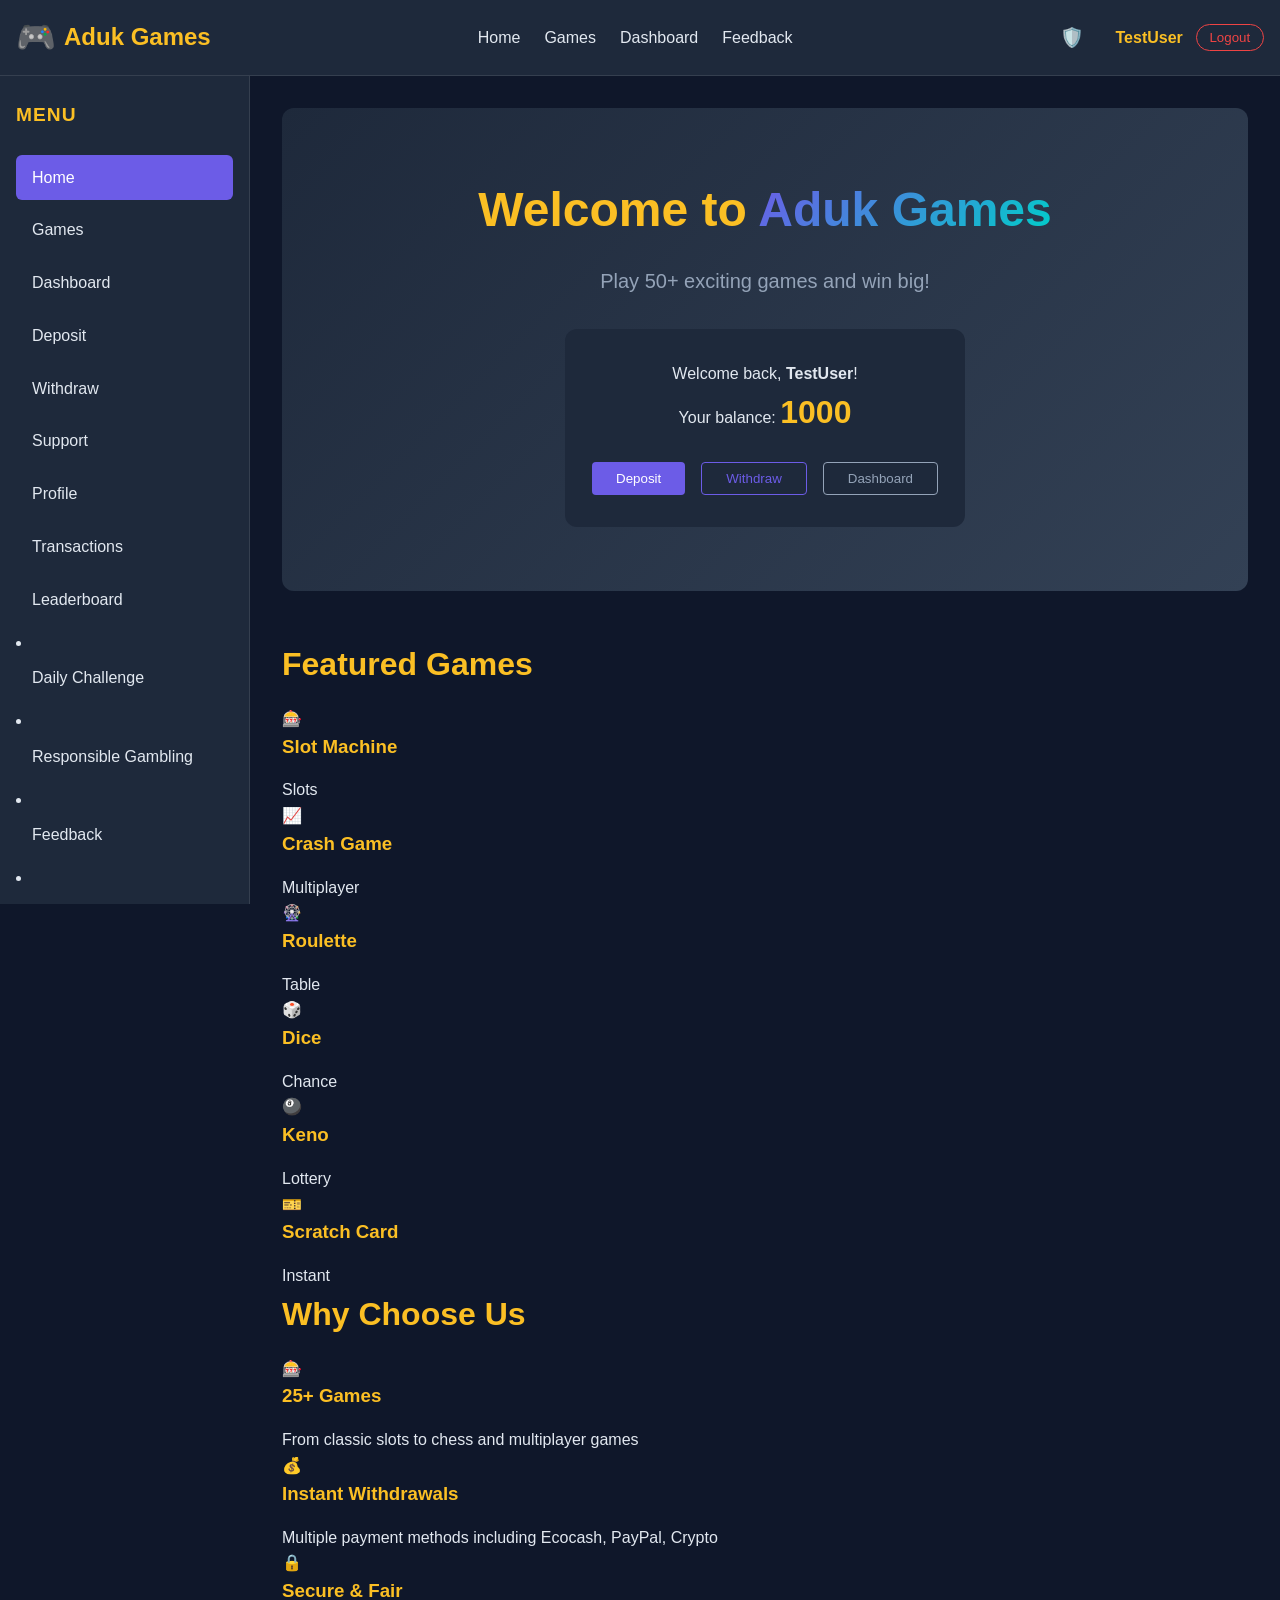
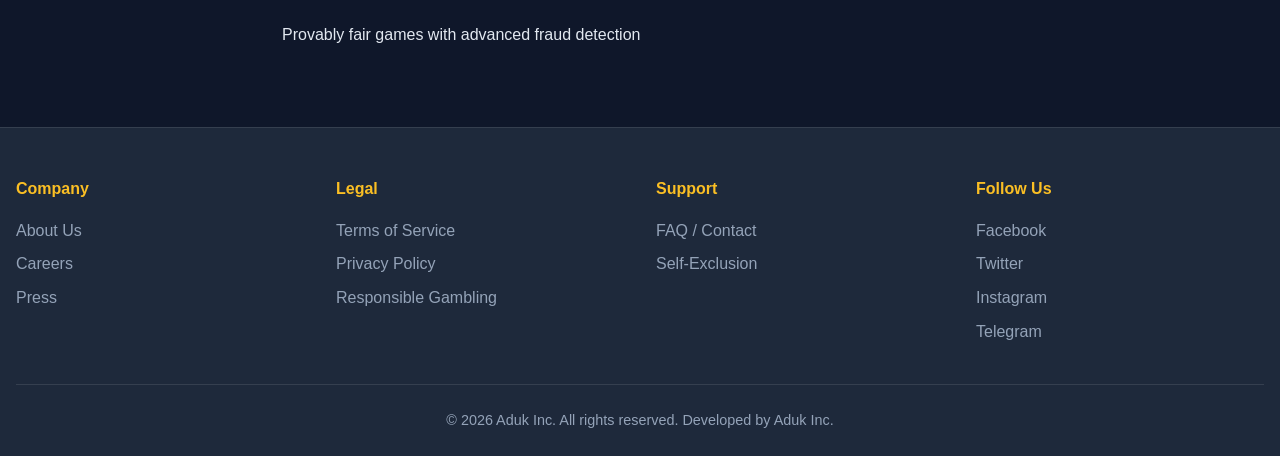
==== commit db896b13: "Update AdukWeb.html" ====
--- a/AdukWeb.html
+++ b/AdukWeb.html
@@ -1,2380 +1,4380 @@
-Aduk Website (html,css,JavaScript)
-
 <!DOCTYPE html>
 <html lang="en">
 <head>
     <meta charset="UTF-8">
     <meta name="viewport" content="width=device-width, initial-scale=1.0">
-    <title>Aduk Studios - Where Vision Becomes Reality</title>
-    <link rel="stylesheet" href="https://cdnjs.cloudflare.com/ajax/libs/font-awesome/6.4.0/css/all.min.css">
-    <link href="https://fonts.googleapis.com/css2?family=Poppins:wght@300;400;500;600;700;800&family=Montserrat:wght@700;800;900&display=swap" rel="stylesheet">
-    <link rel="icon" type="image/x-icon" href="#">
-</head>
-<body>
-    <!-- Navigation -->
-    <header id="header">
-        <div class="container header-container">
-            <div class="logo">
-                <div class="logo-icon">
-                    <i class="fas fa-film"></i>
-                </div>
-                <div class="logo-text">ADUK STUDIOS</div>
-            </div>
-            
-            <div class="mobile-menu-btn" id="mobile-menu-btn">
-                <i class="fas fa-bars"></i>
-            </div>
-            
-            <nav id="nav-menu">
-                <ul>
-                    <li><a href="#home">Home</a></li>
-                    <li><a href="#overview">Overview</a></li>
-                    <li><a href="#divisions">Divisions</a></li>
-                    <li><a href="#team">Team</a></li>
-                    <li><a href="#projects">Projects</a></li>
-                    <li><a href="#contact">Contact</a></li>
-                    <li><a href="#booking" class="booking-btn">Book Now</a></li>
-                </ul>
-            </nav>
-        </div>
-    </header>
-
-    <!-- Hero Section -->
-    <section class="hero" id="home">
-        <div class="hero-background"></div>
-        <div class="container">
-            <div class="hero-content">
-                <h1 class="hero-title">From Vision to VFX</h1>
-                <div class="hero-tagline">Where Art Meets Innovation</div>
-                <p>Aduk Studios is a premier multimedia and entertainment studio based in Zimbabwe, offering full-scale creative production across music, film, design, and live events.</p>
-                <div class="hero-btns">
-                    <a href="#booking" class="btn pulse-animation">Book a Session</a>
-                    <a href="#divisions" class="btn btn-secondary">Our Services</a>
-                </div>
-                <div class="scroll-indicator">
-                    <i class="fas fa-chevron-down"></i>
-                </div>
-            </div>
-        </div>
-    </section>
-
-    <!-- Studio Overview -->
-    <section class="overview" id="overview">
-        <div class="container">
-            <div class="section-title">
-                <h2>Studio Overview</h2>
-                <p class="section-subtitle">A creative force behind compelling visuals, sound, and live experiences in Africa's rising entertainment landscape.</p>
-            </div>
-            
-            <div class="overview-content">
-                <div class="overview-text">
-                    <h3>Create. Captivate. Celebrate.</h3>
-                    <p>Founded with a mission to centralize creative tools under one roof, the studio serves as a launchpad for artists, visionaries, and businesses looking to produce industry-standard work with global appeal.</p>
-                    
-                    <div class="overview-details">
-                        <div class="detail-item">
-                            <i class="fas fa-calendar-alt"></i>
-                            <div>
-                                <strong>Founded:</strong> Early 2020s
-                            </div>
-                        </div>
-                        <div class="detail-item">
-                            <i class="fas fa-user-tie"></i>
-                            <div>
-                                <strong>Founder:</strong> Kudakwashe Chatyoka (ChaBanger)
-                            </div>
-                        </div>
-                        <div class="detail-item">
-                            <i class="fas fa-map-marker-alt"></i>
-                            <div>
-                                <strong>Headquarters:</strong> Gweru, Zimbabwe
-                            </div>
-                        </div>
-                    </div>
-                    
-                    <div class="brand-values">
-                        <h4>Core Brand Values:</h4>
-                        <div class="values-container">
-                            <span class="value-tag">Integrity</span>
-                            <span class="value-tag">Creativity</span>
-                            <span class="value-tag">Collaboration</span>
-                            <span class="value-tag">Excellence</span>
-                            <span class="value-tag">Empowerment</span>
-                            <span class="value-tag">Cultural Fusion</span>
-                        </div>
-                    </div>
-                </div>
-                <div class="overview-image">
-                    <div class="image-placeholder">
-                        <i class="fas fa-video"></i>
-                        <p>Studio Preview</p>
-                    </div>
-                </div>
-            </div>
-        </div>
-    </section>
-
-    <!-- Divisions Section -->
-    <section class="divisions" id="divisions">
-        <div class="container">
-            <div class="section-title">
-                <h2>Our Divisions & Services</h2>
-                <p class="section-subtitle">One studio. Endless possibilities. Explore our comprehensive creative services.</p>
-            </div>
-            
-            <div class="divisions-grid">
-                <!-- Aduk Studio (Music) -->
-                <div class="division-card">
-                    <div class="division-icon">
-                        <i class="fas fa-music"></i>
-                    </div>
-                    <div class="division-content">
-                        <h3>Aduk Studio (Music)</h3>
-                        <p class="division-tagline">Where raw sound becomes a mastered anthem</p>
-                        <p>Full audio production for artists who demand clarity, creativity, and control.</p>
-                        <ul class="division-services">
-                            <li><i class="fas fa-check"></i> Studio Recording</li>
-                            <li><i class="fas fa-check"></i> Mixing & Mastering</li>
-                            <li><i class="fas fa-check"></i> Vocal Engineering</li>
-                            <li><i class="fas fa-check"></i> Music Production</li>
-                            <li><i class="fas fa-check"></i> Jingles & Voice Overs</li>
-                            <li><i class="fas fa-check"></i> Event DJ's & MC's</li>
-                        </ul>
-                        <button class="division-btn" data-division="music">Learn More</button>
-                    </div>
-                </div>
-                
-                <!-- Aduk Visuals & VFX -->
-                <div class="division-card">
-                    <div class="division-icon">
-                        <i class="fas fa-video"></i>
-                    </div>
-                    <div class="division-content">
-                        <h3>Aduk Visuals & VFX</h3>
-                        <p class="division-tagline">Your visuals. Reimagined with gravity-defying flair</p>
-                        <p>Cinematic production for music videos, films, and branded content.</p>
-                        <ul class="division-services">
-                            <li><i class="fas fa-check"></i> 4K Cinematic Video Production</li>
-                            <li><i class="fas fa-check"></i> Visual Effects (VFX & CGI)</li>
-                            <li><i class="fas fa-check"></i> Green Screen Compositing</li>
-                            <li><i class="fas fa-check"></i> Motion Graphics</li>
-                            <li><i class="fas fa-check"></i> Short Film Direction</li>
-                            <li><i class="fas fa-check"></i> High-Definition Photography</li>
-                        </ul>
-                        <button class="division-btn" data-division="visuals">Learn More</button>
-                    </div>
-                </div>
-                
-                <!-- Aduk Design Lab -->
-                <div class="division-card">
-                    <div class="division-icon">
-                        <i class="fas fa-paint-brush"></i>
-                    </div>
-                    <div class="division-content">
-                        <h3>Aduk Design Lab</h3>
-                        <p class="division-tagline">Every pixel, a purpose</p>
-                        <p>Fashion, graphic and motion design to bring ideas to life and make brands unforgettable.</p>
-                        <ul class="division-services">
-                            <li><i class="fas fa-check"></i> Logo Design & Brand Kits</li>
-                            <li><i class="fas fa-check"></i> Album/Single Cover Art</li>
-                            <li><i class="fas fa-check"></i> Motion Posters</li>
-                            <li><i class="fas fa-check"></i> Social Media Packs</li>
-                            <li><i class="fas fa-check"></i> Custom Clothing & Upholstery</li>
-                            <li><i class="fas fa-check"></i> Printing Services</li>
-                        </ul>
-                        <button class="division-btn" data-division="design">Learn More</button>
-                    </div>
-                </div>
-                
-                <!-- Aduk Entertainment (Events) -->
-                <div class="division-card">
-                    <div class="division-icon">
-                        <i class="fas fa-calendar-alt"></i>
-                    </div>
-                    <div class="division-content">
-                        <h3>Aduk Entertainment (Events)</h3>
-                        <p class="division-tagline">We don't plan events—we produce experiences</p>
-                        <p>Full service event production for private, public, and corporate spaces.</p>
-                        <ul class="division-services">
-                            <li><i class="fas fa-check"></i> Event Planning & Coordination</li>
-                            <li><i class="fas fa-check"></i> Set Design & Décor</li>
-                            <li><i class="fas fa-check"></i> DMX Lighting & Stage Effects</li>
-                            <li><i class="fas fa-check"></i> Sound System Installation</li>
-                            <li><i class="fas fa-check"></i> Wedding & Ceremony Curation</li>
-                            <li><i class="fas fa-check"></i> Music Festivals & Concerts</li>
-                        </ul>
-                        <button class="division-btn" data-division="events">Learn More</button>
-                    </div>
-                </div>
-            </div>
-        </div>
-    </section>
-
-    <!-- Team Section -->
-    <section class="team" id="team">
-        <div class="container">
-            <div class="section-title">
-                <h2>Our Creative Team</h2>
-                <p class="section-subtitle">Meet the talented individuals who make the magic happen at Aduk Studios.</p>
-            </div>
-            
-            <div class="team-tabs">
-                <button class="team-tab active" data-tab="staff">Studio Staff</button>
-                <button class="team-tab" data-tab="artists">Signed Artists</button>
-            </div>
-            
-            <div class="team-grid active" id="staff-grid">
-                <!-- Staff Members -->
-                <div class="team-card">
-                    <div class="team-img" style="background: linear-gradient(135deg, var(--primary), var(--primary-dark));">
-                        <i class="fas fa-user-tie"></i>
-                    </div>
-                    <div class="team-info">
-                        <h4>ChaBanger</h4>
-                        <span class="role">Chief Executive Officer / Founder</span>
-                        <p class="period">Founder</p>
-                        <div class="team-social">
-                            <a href="#"><i class="fab fa-instagram"></i></a>
-                            <a href="#"><i class="fab fa-twitter"></i></a>
-                            <a href="#"><i class="fab fa-linkedin"></i></a>
-                        </div>
-                    </div>
-                </div>
-                
-                <div class="team-card">
-                    <div class="team-img" style="background: linear-gradient(135deg, #FF6B35, #E5561C);">
-                        <i class="fas fa-headphones"></i>
-                    </div>
-                    <div class="team-info">
-                        <h4>DJ Max850Magixian</h4>
-                        <span class="role">Aduk Music Executive Director</span>
-                        <p class="period">2024 - Current</p>
-                        <div class="team-social">
-                            <a href="#"><i class="fab fa-instagram"></i></a>
-                            <a href="#"><i class="fab fa-twitter"></i></a>
-                            <a href="#"><i class="fab fa-soundcloud"></i></a>
-                        </div>
-                    </div>
-                </div>
-                
-                <div class="team-card">
-                    <div class="team-img" style="background: linear-gradient(135deg, #2193b0, #6dd5ed);">
-                        <i class="fas fa-video"></i>
-                    </div>
-                    <div class="team-info">
-                        <h4>Dir 5G (Muyenzi)</h4>
-                        <span class="role">Aduk Visuals Director</span>
-                        <p class="period">2024 - Current</p>
-                        <div class="team-social">
-                            <a href="#"><i class="fab fa-instagram"></i></a>
-                            <a href="#"><i class="fab fa-youtube"></i></a>
-                        </div>
-                    </div>
-                </div>
-                
-                <div class="team-card">
-                    <div class="team-img" style="background: linear-gradient(135deg, #8e2de2, #4a00e0);">
-                        <i class="fas fa-bullhorn"></i>
-                    </div>
-                    <div class="team-info">
-                        <h4>FK Scott</h4>
-                        <span class="role">Marketing Manager / Artist</span>
-                        <p class="period">2022 - Current</p>
-                        <div class="team-social">
-                            <a href="#"><i class="fab fa-instagram"></i></a>
-                            <a href="#"><i class="fab fa-twitter"></i></a>
-                        </div>
-                    </div>
-                </div>
-            </div>
-            
-            <div class="team-grid" id="artists-grid" style="display: none;">
-                <!-- Signed Artists -->
-                <div class="team-card">
-                    <div class="team-img" style="background: linear-gradient(135deg, #f46b45, #eea849);">
-                        <i class="fas fa-microphone-alt"></i>
-                    </div>
-                    <div class="team-info">
-                        <h4>Maki Wacho</h4>
-                        <span class="role">Signed Afro Fusion Artist</span>
-                        <p class="period">2024 - Current</p>
-                        <div class="team-social">
-                            <a href="#"><i class="fab fa-instagram"></i></a>
-                            <a href="#"><i class="fab fa-spotify"></i></a>
-                            <a href="#"><i class="fab fa-youtube"></i></a>
-                        </div>
-                    </div>
-                </div>
-                
-                <div class="team-card">
-                    <div class="team-img" style="background: linear-gradient(135deg, #2c3e50, #3498db);">
-                        <i class="fas fa-microphone-alt"></i>
-                    </div>
-                    <div class="team-info">
-                        <h4>Blue Chillzy</h4>
-                        <span class="role">Signed Hiphop Artist</span>
-                        <p class="period">2025 - Current</p>
-                        <div class="team-social">
-                            <a href="#"><i class="fab fa-instagram"></i></a>
-                            <a href="#"><i class="fab fa-spotify"></i></a>
-                        </div>
-                    </div>
-                </div>
-                
-                <div class="team-card">
-                    <div class="team-img" style="background: linear-gradient(135deg, #8E2DE2, #4A00E0);">
-                        <i class="fas fa-microphone-alt"></i>
-                    </div>
-                    <div class="team-info">
-                        <h4>Ley25</h4>
-                        <span class="role">Signed Hiphop / Trap Artist</span>
-                        <p class="period">2022 - Current</p>
-                        <div class="team-social">
-                            <a href="#"><i class="fab fa-instagram"></i></a>
-                            <a href="#"><i class="fab fa-spotify"></i></a>
-                        </div>
-                    </div>
-                </div>
-                
-                <div class="team-card">
-                    <div class="team-img" style="background: linear-gradient(135deg, #FF6B35, #F9C74F);">
-                        <i class="fas fa-microphone-alt"></i>
-                    </div>
-                    <div class="team-info">
-                        <h4>Alkatel</h4>
-                        <span class="role">Signed Dancehall Artist</span>
-                        <p class="period">2022 - Current</p>
-                        <div class="team-social">
-                            <a href="#"><i class="fab fa-instagram"></i></a>
-                            <a href="#"><i class="fab fa-spotify"></i></a>
-                        </div>
-                    </div>
-                </div>
-            </div>
-        </div>
-    </section>
-
-    <!-- Projects Section -->
-    <section class="projects" id="projects">
-        <div class="container">
-            <div class="section-title">
-                <h2>Notable Productions</h2>
-                <p class="section-subtitle">A showcase of our most impactful creative works</p>
-            </div>
-            
-            <div class="project-slider">
-                <div class="project-slider-container">
-                    <div class="project-slide active">
-                        <div class="project-card">
-                            <div class="project-img">
-                                <div class="play-btn"><i class="fas fa-play"></i></div>
-                            </div>
-                            <div class="project-content">
-                                <h4>Maki Wacho – "Kupetera Ipapo"</h4>
-                                <p>An urban music video and cover art showcasing vibrant daily themes and industry-dominant visuals.</p>
-                                <div class="project-tags">
-                                    <span class="project-tag">Music Video</span>
-                                    <span class="project-tag">VFX</span>
-                                    <span class="project-tag">Cover Art</span>
-                                </div>
-                            </div>
-                        </div>
-                    </div>
-                    
-                    <div class="project-slide">
-                        <div class="project-card">
-                            <div class="project-img" style="background: linear-gradient(135deg, #2c3e50, #3498db);">
-                                <div class="play-btn"><i class="fas fa-play"></i></div>
-                            </div>
-                            <div class="project-content">
-                                <h4>Blue Chillzy – "Man from Cholocho"</h4>
-                                <p>Professionally scripted video production integrating creative visual effects, camera work, lighting, and street narrative.</p>
-                                <div class="project-tags">
-                                    <span class="project-tag">Short Film</span>
-                                    <span class="project-tag">Cinematic</span>
-                                    <span class="project-tag">Storytelling</span>
-                                </div>
-                            </div>
-                        </div>
-                    </div>
-                    
-                    <div class="project-slide">
-                        <div class="project-card">
-                            <div class="project-img" style="background: linear-gradient(135deg, #8E2DE2, #4A00E0);">
-                                <div class="play-btn"><i class="fas fa-play"></i></div>
-                            </div>
-                            <div class="project-content">
-                                <h4>Dj Max850Magixian - "PaRoma Cypher"</h4>
-                                <p>High-energy DJ performance showcasing tight mixing and curation for the dancefloor.</p>
-                                <div class="project-tags">
-                                    <span class="project-tag">DJ Mix</span>
-                                    <span class="project-tag">Live Performance</span>
-                                    <span class="project-tag">Audio Production</span>
-                                </div>
-                            </div>
-                        </div>
-                    </div>
-                </div>
-                
-                <div class="slider-controls">
-                    <button class="slider-prev"><i class="fas fa-chevron-left"></i></button>
-                    <div class="slider-dots">
-                        <span class="dot active"></span>
-                        <span class="dot"></span>
-                        <span class="dot"></span>
-                    </div>
-                    <button class="slider-next"><i class="fas fa-chevron-right"></i></button>
-                </div>
-            </div>
-            
-            <div class="projects-cta">
-                <p>Want to see more of our work?</p>
-                <a href="https://youtube.com/@AdukStudios" target="_blank" class="btn">
-                    <i class="fab fa-youtube"></i> Visit Our YouTube Channel
-                </a>
-            </div>
-        </div>
-    </section>
-
-    <!-- Booking Section -->
-    <section class="booking" id="booking">
-        <div class="container">
-            <div class="section-title">
-                <h2>Book Your Session</h2>
-                <p class="section-subtitle">Ready to bring your creative vision to life? Get started today.</p>
-            </div>
-            
-            <div class="booking-container">
-                <div class="booking-form">
-                    <form id="bookingForm">
-                        <div class="form-row">
-                            <div class="form-group">
-                                <label for="name">Full Name *</label>
-                                <input type="text" id="name" required>
-                            </div>
-                            <div class="form-group">
-                                <label for="email">Email Address *</label>
-                                <input type="email" id="email" required>
-                            </div>
-                        </div>
-                        
-                        <div class="form-row">
-                            <div class="form-group">
-                                <label for="phone">Phone Number *</label>
-                                <input type="tel" id="phone" required>
-                            </div>
-                            <div class="form-group">
-                                <label for="service">Service Required *</label>
-                                <select id="service" required>
-                                    <option value="">Select a service</option>
-                                    <option value="music">Music Production</option>
-                                    <option value="visuals">Video & VFX</option>
-                                    <option value="design">Graphic Design</option>
-                                    <option value="events">Event Production</option>
-                                    <option value="multiple">Multiple Services</option>
-                                </select>
-                            </div>
-                        </div>
-                        
-                        <div class="form-group">
-                            <label for="date">Preferred Date</label>
-                            <input type="date" id="date">
-                        </div>
-                        
-                        <div class="form-group">
-                            <label for="message">Project Details *</label>
-                            <textarea id="message" rows="5" required placeholder="Tell us about your project..."></textarea>
-                        </div>
-                        
-                        <button type="submit" class="btn submit-btn">
-                            <i class="fas fa-paper-plane"></i> Submit Booking Request
-                        </button>
-                    </form>
-                </div>
-                
-                <div class="booking-info">
-                    <h3>Why Choose Aduk Studios?</h3>
-                    <div class="booking-features">
-                        <div class="feature">
-                            <i class="fas fa-check-circle"></i>
-                            <div>
-                                <h4>Professional Quality</h4>
-                                <p>Industry-standard equipment and experienced professionals</p>
-                            </div>
-                        </div>
-                        <div class="feature">
-                            <i class="fas fa-clock"></i>
-                            <div>
-                                <h4>Flexible Scheduling</h4>
-                                <p>We work around your schedule to deliver on time</p>
-                            </div>
-                        </div>
-                        <div class="feature">
-                            <i class="fas fa-money-bill-wave"></i>
-                            <div>
-                                <h4>Competitive Pricing</h4>
-                                <p>High-quality services at accessible rates</p>
-                            </div>
-                        </div>
-                        <div class="feature">
-                            <i class="fas fa-headset"></i>
-                            <div>
-                                <h4>24/7 Support</h4>
-                                <p>Dedicated support throughout your project</p>
-                            </div>
-                        </div>
-                    </div>
-                    
-                    <div class="booking-contact">
-                        <h4>Prefer to call?</h4>
-                        <p><i class="fas fa-phone"></i> +263 776 105 031</p>
-                        <p><i class="fas fa-envelope"></i> adukstudios@gmail.com</p>
-                        <p><i class="fas fa-clock"></i> Mon-Fri: 8AM - 4PM | Sat: 8AM - 12PM</p>
-                    </div>
-                </div>
-            </div>
-        </div>
-    </section>
-
-    <!-- Contact Section -->
-    <section class="contact" id="contact">
-        <div class="container">
-            <div class="contact-container">
-                <div class="contact-info">
-                    <h2>Get In Touch</h2>
-                    <p>Whether you're an artist looking to record your next hit, a business needing branding, or planning an unforgettable event, Aduk Studios is here to help.</p>
-                    
-                    <div class="contact-details">
-                        <div class="contact-item">
-                            <i class="fas fa-map-marker-alt"></i>
-                            <div>
-                                <h4>Location</h4>
-                                <p>Gweru, Zimbabwe</p>
-                            </div>
-                        </div>
-                        <div class="contact-item">
-                            <i class="fas fa-phone"></i>
-                            <div>
-                                <h4>Phone</h4>
-                                <p>+263 776 105 031</p>
-                            </div>
-                        </div>
-                        <div class="contact-item">
-                            <i class="fas fa-envelope"></i>
-                            <div>
-                                <h4>Email</h4>
-                                <p>adukstudios@gmail.com</p>
-                            </div>
-                        </div>
-                        <div class="contact-item">
-                            <i class="fas fa-clock"></i>
-                            <div>
-                                <h4>Business Hours</h4>
-                                <p>Mon-Fri: 8AM - 4PM</p>
-                                <p>Saturday: 8AM - 12PM</p>
-                            </div>
-                        </div>
-                    </div>
-                    
-                    <div class="social-links">
-                        <h4>Follow Us</h4>
-                        <div class="social-icons">
-                            <a href="https://youtube.com/@AdukStudios" target="_blank" class="social-link">
-                                <i class="fab fa-youtube"></i>
-                            </a>
-                            <a href="https://instagram.com/AdukStudios" target="_blank" class="social-link">
-                                <i class="fab fa-instagram"></i>
-                            </a>
-                            <a href="https://facebook.com/AdukStudios" target="_blank" class="social-link">
-                                <i class="fab fa-facebook-f"></i>
-                            </a>
-                            <a href="https://tiktok.com/@AdukStudios" target="_blank" class="social-link">
-                                <i class="fab fa-tiktok"></i>
-                            </a>
-                            <a href="https://x.com/AdukStudios" target="_blank" class="social-link">
-                                <i class="fab fa-twitter"></i>
-                            </a>
-                        </div>
-                    </div>
-                </div>
-                
-                <div class="contact-map">
-                    <div class="map-placeholder">
-                        <i class="fas fa-map"></i>
-                        <p>Gweru, Zimbabwe</p>
-                        <button class="btn map-btn">View on Google Maps</button>
-                    </div>
-                </div>
-            </div>
-        </div>
-    </section>
-
-    <!-- Footer -->
-    <footer>
-        <div class="container">
-            <div class="footer-content">
-                <div class="footer-about">
-                    <div class="footer-logo">ADUK STUDIOS</div>
-                    <p class="footer-tagline">From Vision to VFX: Where Art Meets Innovation</p>
-                    <p>A premier multimedia and entertainment studio based in Zimbabwe, offering full-scale creative production across music, film, design, and live events.</p>
-                    <p class="footer-quote">"In a world of noise, we create moments that speak forever."</p>
-                </div>
-                
-                <div class="footer-links">
-                    <h4>Quick Links</h4>
-                    <ul>
-                        <li><a href="#home"><i class="fas fa-chevron-right"></i> Home</a></li>
-                        <li><a href="#overview"><i class="fas fa-chevron-right"></i> Studio Overview</a></li>
-                        <li><a href="#divisions"><i class="fas fa-chevron-right"></i> Our Services</a></li>
-                        <li><a href="#team"><i class="fas fa-chevron-right"></i> Our Team</a></li>
-                        <li><a href="#projects"><i class="fas fa-chevron-right"></i> Projects</a></li>
-                        <li><a href="#booking"><i class="fas fa-chevron-right"></i> Book a Session</a></li>
-                    </ul>
-                </div>
-                
-                <div class="footer-services">
-                    <h4>Our Services</h4>
-                    <ul>
-                        <li><i class="fas fa-music"></i> Music Production</li>
-                        <li><i class="fas fa-video"></i> Video & VFX</li>
-                        <li><i class="fas fa-paint-brush"></i> Graphic Design</li>
-                        <li><i class="fas fa-calendar-alt"></i> Event Production</li>
-                        <li><i class="fas fa-tshirt"></i> Custom Clothing</li>
-                        <li><i class="fas fa-print"></i> Printing Services</li>
-                    </ul>
-                </div>
-                
-                <div class="footer-newsletter">
-                    <h4>Stay Updated</h4>
-                    <p>Subscribe to our newsletter for the latest updates, offers, and creative insights.</p>
-                    <div class="newsletter-form">
-                        <input type="email" placeholder="Your email address">
-                        <button class="btn"><i class="fas fa-paper-plane"></i></button>
-                    </div>
-                    <div class="footer-contact">
-                        <p><i class="fas fa-globe"></i> www.adukinc.co.zw</p>
-                        <p><i class="fas fa-envelope"></i> adukstudios@gmail.com</p>
-                    </div>
-                </div>
-            </div>
-            
-            <div class="copyright">
-                <p>&copy; 2024 Aduk Studios. All Rights Reserved. | "Create. Captivate. Celebrate."</p>
-                <p>Designed with passion for creative excellence in Zimbabwe.</p>
-            </div>
-        </div>
-    </footer>
-
-    <!-- Modal for Division Details -->
-    <div class="modal" id="divisionModal">
-        <div class="modal-content">
-            <span class="close-modal">&times;</span>
-            <div class="modal-body">
-                <!-- Content will be inserted by JavaScript -->
-            </div>
-        </div>
-    </div>
-
-    <!-- Back to Top Button -->
-    <button class="back-to-top" id="backToTop">
-        <i class="fas fa-chevron-up"></i>
-    </button>
-
-    <!-- CSS Styles -->
+    <title>Aduk Games – Complete Demo with Playable Games</title>
     <style>
-        /* CSS Variables */
-        :root {
-            --primary: #8A2BE2;
-            --primary-dark: #6A0DAD;
-            --secondary: #FF6B35;
-            --secondary-dark: #E5561C;
-            --dark: #0A0A14;
-            --darker: #05050A;
-            --light: #F8F9FA;
-            --gray: #6C757D;
-            --light-gray: #E9ECEF;
-            --transition: all 0.3s ease;
-            --shadow: 0 5px 15px rgba(0, 0, 0, 0.1);
-            --shadow-lg: 0 15px 30px rgba(0, 0, 0, 0.2);
-            --border-radius: 10px;
-        }
-
-        /* Reset & Base Styles */
+        /* ========== GLOBAL VARIABLES & RESET ========== */
         * {
             margin: 0;
             padding: 0;
             box-sizing: border-box;
         }
 
-        html {
-            scroll-behavior: smooth;
+        :root {
+            --bg-primary: #0f172a;
+            --bg-secondary: #1e293b;
+            --bg-tertiary: #334155;
+            --text-primary: #e2e8f0;
+            --text-secondary: #94a3b8;
+            --accent-primary: #6c5ce7;
+            --accent-secondary: #00cec9;
+            --gold: #fbbf24;
+            --success: #10b981;
+            --error: #ef4444;
+            --warning: #f59e0b;
+            --font-family: 'Segoe UI', Tahoma, Geneva, Verdana, sans-serif;
+            --spacing-xs: 0.25rem;
+            --spacing-sm: 0.5rem;
+            --spacing-md: 1rem;
+            --spacing-lg: 1.5rem;
+            --spacing-xl: 2rem;
+            --border-radius-sm: 4px;
+            --border-radius-md: 8px;
+            --border-radius-lg: 12px;
+            --shadow: 0 2px 5px rgba(0,0,0,0.3);
         }
 
         body {
-            font-family: 'Poppins', sans-serif;
+            font-family: var(--font-family);
+            background: var(--bg-primary);
+            color: var(--text-primary);
             line-height: 1.6;
-            color: var(--light);
-            background-color: var(--dark);
-            overflow-x: hidden;
-        }
-
-        h1, h2, h3, h4, h5, h6 {
-            font-family: 'Montserrat', sans-serif;
-            font-weight: 800;
-            line-height: 1.2;
+            min-height: 100vh;
+            display: flex;
+            flex-direction: column;
+        }
+
+        a {
+            color: inherit;
+            text-decoration: none;
+        }
+
+        /* ========== HEADER ========== */
+        .header {
+            background: var(--bg-secondary);
+            border-bottom: 1px solid rgba(255,255,255,0.1);
+            padding: 0.75rem 1rem;
+            position: sticky;
+            top: 0;
+            z-index: 100;
+        }
+
+        .header-container {
+            max-width: 1280px;
+            margin: 0 auto;
+            display: flex;
+            align-items: center;
+            justify-content: space-between;
+            flex-wrap: wrap;
+        }
+
+        .logo {
+            display: flex;
+            align-items: center;
+            gap: 0.5rem;
+            font-size: 1.5rem;
+            font-weight: bold;
+            color: var(--gold);
+            cursor: pointer;
+        }
+
+        .logo-icon {
+            font-size: 2rem;
+        }
+
+        .nav {
+            display: flex;
+            gap: 1.5rem;
+            align-items: center;
+            flex-wrap: wrap;
+        }
+
+        .nav a {
+            color: var(--text-primary);
+            cursor: pointer;
+            transition: color 0.2s;
+        }
+
+        .nav a:hover {
+            color: var(--accent-secondary);
+        }
+
+        .user-actions {
+            display: flex;
+            align-items: center;
+            gap: 1rem;
+        }
+
+        .user-menu {
+            display: flex;
+            align-items: center;
+            gap: 0.8rem;
+        }
+
+        .username {
+            color: var(--gold);
+            font-weight: 600;
+        }
+
+        .logout-btn {
+            background: transparent;
+            border: 1px solid var(--error);
+            color: var(--error);
+            padding: 0.3rem 0.8rem;
+            border-radius: 20px;
+            cursor: pointer;
+            transition: all 0.2s;
+        }
+
+        .logout-btn:hover {
+            background: var(--error);
+            color: white;
+        }
+
+        /* ========== SIDEBAR + MAIN LAYOUT ========== */
+        .app-body {
+            display: flex;
+            flex: 1;
+        }
+
+        .sidebar {
+            width: 250px;
+            background: var(--bg-secondary);
+            border-right: 1px solid rgba(255,255,255,0.1);
+            height: calc(100vh - 72px);
+            position: sticky;
+            top: 72px;
+            padding: 1.5rem 1rem;
+            overflow-y: auto;
+        }
+
+        .sidebar h3 {
+            color: var(--gold);
+            margin-bottom: 1.5rem;
+            font-size: 1.2rem;
+            text-transform: uppercase;
+            letter-spacing: 1px;
+        }
+
+        .sidebar ul {
+            list-style: none;
+        }
+
+        .sidebar li {
+            margin-bottom: 0.5rem;
+        }
+
+        .sidebar a {
+            display: block;
+            padding: 0.6rem 1rem;
+            color: var(--text-primary);
+            border-radius: 6px;
+            cursor: pointer;
+            transition: background 0.2s;
+        }
+
+        .sidebar a:hover {
+            background: rgba(108,92,231,0.2);
+            color: var(--accent-secondary);
+        }
+
+        .sidebar a.active {
+            background: var(--accent-primary);
+            color: white;
+        }
+
+        .main-content {
+            flex: 1;
+            padding: 2rem;
+            background: var(--bg-primary);
+        }
+
+        /* ========== PAGE SWITCHING ========== */
+        .page {
+            display: none;
+        }
+        .page.active {
+            display: block;
+        }
+
+        /* ========== TYPOGRAPHY ========== */
+        h1, h2, h3 {
+            color: var(--gold);
+            margin-bottom: var(--spacing-md);
+        }
+        h1 { font-size: 2.5rem; }
+        h2 { font-size: 2rem; }
+
+        /* ========== HOME PAGE ========== */
+        .hero-section {
+            background: linear-gradient(135deg, var(--bg-secondary), var(--bg-tertiary));
+            padding: 4rem 0;
+            text-align: center;
+            margin-bottom: 3rem;
+            border-radius: 12px;
+        }
+
+        .hero-title {
+            font-size: 3rem;
             margin-bottom: 1rem;
         }
 
-        .container {
-            width: 100%;
-            max-width: 1200px;
-            margin: 0 auto;
-            padding: 0 20px;
-        }
-
-        section {
-            padding: 100px 0;
-        }
-
-        .section-title {
-            text-align: center;
-            margin-bottom: 60px;
-        }
-
-        .section-title h2 {
-            font-size: 3rem;
-            background: linear-gradient(135deg, var(--primary), var(--secondary));
+        .gradient-text {
+            background: linear-gradient(135deg, var(--accent-primary), var(--accent-secondary));
             -webkit-background-clip: text;
             -webkit-text-fill-color: transparent;
-            display: inline-block;
-            position: relative;
-        }
-
-        .section-title h2::after {
-            content: '';
-            position: absolute;
-            width: 80px;
-            height: 4px;
-            background: linear-gradient(to right, var(--primary), var(--secondary));
-            bottom: -15px;
-            left: 50%;
-            transform: translateX(-50%);
-            border-radius: 2px;
-        }
-
-        .section-subtitle {
-            text-align: center;
-            color: var(--gray);
-            font-size: 1.1rem;
-            max-width: 700px;
-            margin: 20px auto 0;
+        }
+
+        .hero-subtitle {
+            font-size: 1.25rem;
+            color: var(--text-secondary);
+            margin-bottom: 2rem;
+        }
+
+        .user-welcome {
+            max-width: 400px;
+            margin: 0 auto;
+            padding: 2rem;
+            background: var(--bg-secondary);
+            border-radius: 12px;
+        }
+
+        .user-welcome .balance {
+            font-size: 2rem;
+            font-weight: bold;
+            color: var(--gold);
+        }
+
+        .quick-actions {
+            display: flex;
+            gap: 1rem;
+            justify-content: center;
+            margin-top: 1.5rem;
         }
 
         .btn {
-            display: inline-flex;
-            align-items: center;
-            justify-content: center;
-            gap: 10px;
-            background: linear-gradient(135deg, var(--primary), var(--primary-dark));
-            color: white;
-            padding: 15px 35px;
-            border-radius: 50px;
-            text-decoration: none;
-            font-weight: 600;
-            font-size: 1rem;
+            padding: var(--spacing-sm) var(--spacing-lg);
+            border-radius: var(--border-radius-sm);
             border: none;
             cursor: pointer;
-            transition: var(--transition);
+            font-weight: 500;
+            transition: background 0.2s;
+        }
+
+        .btn-primary {
+            background: var(--accent-primary);
+            color: white;
+        }
+
+        .btn-primary:hover {
+            background: var(--accent-secondary);
+        }
+
+        .btn-secondary {
+            background: transparent;
+            border: 1px solid var(--accent-primary);
+            color: var(--accent-primary);
+        }
+
+        .btn-secondary:hover {
+            background: var(--accent-primary);
+            color: white;
+        }
+
+        .btn-outline {
+            background: transparent;
+            border: 1px solid var(--text-secondary);
+            color: var(--text-secondary);
+        }
+
+        .btn-outline:hover {
+            border-color: var(--gold);
+            color: var(--gold);
+        }
+
+        /* ========== GAMES LAYOUT (Interactive) ========== */
+        .games-layout {
+            display: flex;
+            gap: var(--spacing-xl);
+        }
+
+        .game-list {
+            width: 250px;
+            background: var(--bg-secondary);
+            padding: var(--spacing-md);
+            border-radius: var(--border-radius-lg);
+            max-height: 500px;
+            overflow-y: auto;
             box-shadow: var(--shadow);
-            text-transform: uppercase;
-            letter-spacing: 1px;
-        }
-
-        .btn:hover {
-            transform: translateY(-3px);
-            box-shadow: var(--shadow-lg);
-            background: linear-gradient(135deg, var(--primary-dark), var(--primary));
-        }
-
-        .btn-secondary {
-            background: linear-gradient(135deg, var(--secondary), var(--secondary-dark));
-        }
-
-        .btn-secondary:hover {
-            background: linear-gradient(135deg, var(--secondary-dark), var(--secondary));
-        }
-
-        /* Header & Navigation */
-        header {
-            position: fixed;
-            top: 0;
-            left: 0;
-            width: 100%;
-            z-index: 1000;
-            padding: 20px 0;
-            transition: var(--transition);
-            background-color: rgba(10, 10, 20, 0.95);
-            backdrop-filter: blur(10px);
-            border-bottom: 1px solid rgba(255, 255, 255, 0.05);
-        }
-
-        header.scrolled {
-            padding: 15px 0;
+        }
+
+        .game-list ul {
+            list-style: none;
+        }
+
+        .game-list li {
+            margin-bottom: var(--spacing-xs);
+        }
+
+        .game-list a {
+            display: block;
+            padding: var(--spacing-sm) var(--spacing-md);
+            color: var(--text-primary);
+            border-radius: var(--border-radius-sm);
+            cursor: pointer;
+            transition: background 0.2s;
+        }
+
+        .game-list a:hover {
+            background: rgba(108,92,231,0.2);
+            color: var(--accent-secondary);
+        }
+
+        .game-area {
+            flex: 1;
+            background: var(--bg-secondary);
+            border-radius: var(--border-radius-lg);
+            padding: var(--spacing-xl);
+            min-height: 400px;
             box-shadow: var(--shadow);
         }
 
-        .header-container {
+        /* Game components (reels, crash display, dice) */
+        .balance-box {
             display: flex;
             justify-content: space-between;
             align-items: center;
-        }
-
-        .logo {
+            padding: var(--spacing-md);
+            background: var(--bg-tertiary);
+            border-radius: var(--border-radius-md);
+            margin-bottom: var(--spacing-md);
+            font-size: 1.2rem;
+        }
+
+        .game-controls {
             display: flex;
+            gap: var(--spacing-md);
             align-items: center;
-            gap: 10px;
-        }
-
-        .logo-icon {
+            flex-wrap: wrap;
+            margin-top: var(--spacing-lg);
+        }
+
+        .reel {
+            display: inline-block;
+            width: 80px;
+            height: 100px;
+            background: white;
+            margin: 0 var(--spacing-xs);
+            font-size: 3rem;
+            line-height: 100px;
+            text-align: center;
+            border-radius: var(--border-radius-md);
+            border: 2px solid var(--gold);
+            color: #333;
+        }
+
+        .spinning {
+            animation: spin 0.2s linear infinite;
+        }
+
+        @keyframes spin {
+            0% { transform: translateY(0); }
+            25% { transform: translateY(-10px); }
+            50% { transform: translateY(0); }
+            75% { transform: translateY(10px); }
+            100% { transform: translateY(0); }
+        }
+
+        #crash-multiplier {
+            font-size: 4rem;
+            text-align: center;
+            margin: var(--spacing-lg) 0;
+            padding: var(--spacing-md);
+            background: #222;
+            color: #0f0;
+            border-radius: var(--border-radius-md);
+            font-family: monospace;
+        }
+
+        #dice-result {
+            font-size: 3rem;
+            text-align: center;
+            margin: var(--spacing-lg) 0;
+        }
+
+        /* ========== DASHBOARD ========== */
+        .dashboard-grid {
+            display: grid;
+            grid-template-columns: 1fr 1fr;
+            gap: 2rem;
+            margin-bottom: 2rem;
+        }
+
+        .wallet-card {
+            background: linear-gradient(135deg, var(--bg-tertiary), var(--bg-secondary));
+            border-radius: 12px;
+            padding: 1.5rem;
+        }
+
+        .wallet-card h3 {
+            color: var(--gold);
+            margin-bottom: 1rem;
+        }
+
+        .wallet-balance {
+            display: flex;
+            justify-content: space-between;
+            align-items: baseline;
+            margin-bottom: 1rem;
+            font-size: 1.2rem;
+        }
+
+        .balance-label {
+            color: var(--text-secondary);
+        }
+
+        .balance-amount {
             font-size: 2rem;
-            color: var(--primary);
-        }
-
-        .logo-text {
-            font-family: 'Montserrat', sans-serif;
-            font-weight: 900;
-            font-size: 1.8rem;
-            background: linear-gradient(135deg, var(--primary), var(--secondary));
-            -webkit-background-clip: text;
-            -webkit-text-fill-color: transparent;
-        }
-
-        nav ul {
+            font-weight: bold;
+            color: var(--gold);
+        }
+
+        .wallet-total {
             display: flex;
+            justify-content: space-between;
+            margin-top: 1rem;
+            padding-top: 1rem;
+            border-top: 1px solid rgba(255,255,255,0.1);
+            font-weight: 600;
+            color: var(--accent-secondary);
+        }
+
+        .game-stats {
+            background: var(--bg-secondary);
+            border-radius: 12px;
+            padding: 1.5rem;
+        }
+
+        .game-stats h3 {
+            color: var(--gold);
+            margin-bottom: 1rem;
+        }
+
+        .stat-row {
+            display: flex;
+            justify-content: space-between;
+            margin-bottom: 0.75rem;
+            padding: 0.5rem 0;
+            border-bottom: 1px dashed rgba(255,255,255,0.1);
+        }
+
+        .stat-label {
+            color: var(--text-secondary);
+        }
+
+        .stat-value {
+            font-weight: 600;
+            color: var(--accent-secondary);
+        }
+
+        .recent-transactions {
+            background: var(--bg-secondary);
+            border-radius: 12px;
+            padding: 1.5rem;
+            margin-top: 2rem;
+        }
+
+        .recent-transactions h3 {
+            color: var(--gold);
+            margin-bottom: 1rem;
+        }
+
+        .transaction-list {
             list-style: none;
-            gap: 30px;
+        }
+
+        .transaction-item {
+            display: flex;
+            justify-content: space-between;
+            padding: 0.75rem 0;
+            border-bottom: 1px solid rgba(255,255,255,0.05);
+        }
+
+        .tx-type {
+            text-transform: capitalize;
+            font-weight: 500;
+        }
+
+        .tx-amount {
+            font-weight: 600;
+        }
+
+        .tx-status {
+            padding: 0.2rem 0.5rem;
+            border-radius: 4px;
+            font-size: 0.8rem;
+            text-transform: uppercase;
+        }
+
+        .tx-status.completed { background: rgba(16,185,129,0.2); color: var(--success); }
+        .tx-status.pending { background: rgba(245,158,11,0.2); color: var(--warning); }
+        .tx-status.failed { background: rgba(239,68,68,0.2); color: var(--error); }
+
+        /* ========== FORMS (Deposit/Withdraw/Profile) ========== */
+        .form-card {
+            max-width: 500px;
+            margin: 0 auto;
+            background: var(--bg-secondary);
+            padding: 2rem;
+            border-radius: 12px;
+        }
+
+        .form-group {
+            margin-bottom: 1.5rem;
+        }
+
+        .form-group label {
+            display: block;
+            margin-bottom: 0.5rem;
+            color: var(--text-secondary);
+        }
+
+        .form-group input,
+        .form-group select {
+            width: 100%;
+            padding: 0.75rem;
+            background: var(--bg-tertiary);
+            border: 1px solid rgba(255,255,255,0.1);
+            border-radius: 6px;
+            color: var(--text-primary);
+        }
+
+        .payment-methods {
+            display: flex;
+            gap: 0.5rem;
+            flex-wrap: wrap;
+            margin-bottom: 1.5rem;
+        }
+
+        .method-btn {
+            padding: 0.5rem 1rem;
+            background: var(--bg-tertiary);
+            border: 1px solid rgba(255,255,255,0.1);
+            border-radius: 20px;
+            color: var(--text-primary);
+            cursor: pointer;
+            transition: all 0.2s;
+        }
+
+        .method-btn.active {
+            background: var(--accent-primary);
+            border-color: var(--accent-primary);
+            color: white;
+        }
+
+        /* ========== SUPPORT PAGE ========== */
+        .support-grid {
+            display: grid;
+            grid-template-columns: 1fr 1fr;
+            gap: 2rem;
+        }
+
+        .faq-section, .contact-section {
+            background: var(--bg-secondary);
+            padding: 2rem;
+            border-radius: 12px;
+        }
+
+        .faq-item {
+            margin-bottom: 1rem;
+            border-bottom: 1px solid rgba(255,255,255,0.1);
+        }
+
+        .faq-question {
+            width: 100%;
+            display: flex;
+            justify-content: space-between;
             align-items: center;
-        }
-
-        nav ul li a {
-            color: var(--light);
-            text-decoration: none;
-            font-weight: 500;
-            font-size: 1rem;
-            transition: var(--transition);
-            position: relative;
-        }
-
-        nav ul li a:not(.booking-btn)::after {
-            content: '';
-            position: absolute;
-            width: 0;
-            height: 2px;
-            background: var(--secondary);
-            left: 0;
-            bottom: -5px;
-            transition: var(--transition);
-        }
-
-        nav ul li a:hover:not(.booking-btn) {
-            color: var(--secondary);
-        }
-
-        nav ul li a:hover:not(.booking-btn)::after {
-            width: 100%;
-        }
-
-        .booking-btn {
-            background: linear-gradient(135deg, var(--secondary), var(--secondary-dark));
-            padding: 10px 25px;
-            border-radius: 50px;
-            font-weight: 600;
-        }
-
-        .booking-btn:hover {
-            background: linear-gradient(135deg, var(--secondary-dark), var(--secondary));
-            transform: translateY(-2px);
-        }
-
-        .mobile-menu-btn {
-            display: none;
-            font-size: 1.5rem;
-            color: var(--light);
-            cursor: pointer;
+            padding: 1rem 0;
             background: none;
             border: none;
-        }
-
-        /* Hero Section */
-        .hero {
-            min-height: 100vh;
-            display: flex;
-            align-items: center;
-            position: relative;
-            overflow: hidden;
-            padding-top: 120px;
-        }
-
-        .hero-background {
-            position: absolute;
-            top: 0;
-            left: 0;
-            width: 100%;
-            height: 100%;
-            background: linear-gradient(rgba(10, 10, 20, 0.9), rgba(10, 10, 20, 0.9)),
-                        url('https://images.unsplash.com/photo-1511379938547-c1f69419868d?ixlib=rb-4.0.3&auto=format&fit=crop&w=2070&q=80');
-            background-size: cover;
-            background-position: center;
-            background-attachment: fixed;
-            z-index: -1;
-        }
-
-        .hero-background::before {
-            content: '';
-            position: absolute;
-            width: 500px;
-            height: 500px;
-            border-radius: 50%;
-            background: radial-gradient(circle, rgba(138, 43, 226, 0.2) 0%, rgba(138, 43, 226, 0) 70%);
-            top: -250px;
-            right: -250px;
-        }
-
-        .hero-background::after {
-            content: '';
-            position: absolute;
-            width: 300px;
-            height: 300px;
-            border-radius: 50%;
-            background: radial-gradient(circle, rgba(255, 107, 53, 0.15) 0%, rgba(255, 107, 53, 0) 70%);
-            bottom: -150px;
-            left: -150px;
-        }
-
-        .hero-content {
-            max-width: 800px;
-        }
-
-        .hero-title {
-            font-size: 4.5rem;
-            margin-bottom: 20px;
-            background: linear-gradient(135deg, var(--primary), var(--secondary));
-            -webkit-background-clip: text;
-            -webkit-text-fill-color: transparent;
-            line-height: 1.1;
-        }
-
-        .hero-tagline {
-            font-size: 2rem;
-            margin-bottom: 25px;
-            color: var(--light);
-            font-weight: 300;
-        }
-
-        .hero p {
-            font-size: 1.2rem;
-            margin-bottom: 40px;
-            color: rgba(255, 255, 255, 0.8);
-            max-width: 700px;
-        }
-
-        .hero-btns {
-            display: flex;
-            gap: 20px;
-            margin-top: 40px;
-        }
-
-        .pulse-animation {
-            animation: pulse 2s infinite;
-        }
-
-        @keyframes pulse {
-            0% { box-shadow: 0 0 0 0 rgba(138, 43, 226, 0.7); }
-            70% { box-shadow: 0 0 0 15px rgba(138, 43, 226, 0); }
-            100% { box-shadow: 0 0 0 0 rgba(138, 43, 226, 0); }
-        }
-
-        .scroll-indicator {
-            position: absolute;
-            bottom: 40px;
-            left: 50%;
-            transform: translateX(-50%);
-            color: var(--light);
+            color: var(--text-primary);
+            font-size: 1rem;
+            font-weight: 500;
+            cursor: pointer;
+            text-align: left;
+        }
+
+        .faq-question span {
             font-size: 1.5rem;
-            animation: bounce 2s infinite;
-        }
-
-        @keyframes bounce {
-            0%, 20%, 50%, 80%, 100% { transform: translateY(0) translateX(-50%); }
-            40% { transform: translateY(-20px) translateX(-50%); }
-            60% { transform: translateY(-10px) translateX(-50%); }
-        }
-
-        /* Studio Overview */
-        .overview-content {
-            display: grid;
-            grid-template-columns: 1fr 1fr;
-            gap: 60px;
-            align-items: center;
-        }
-
-        .overview-text h3 {
-            font-size: 2.5rem;
-            margin-bottom: 20px;
-            color: var(--light);
-        }
-
-        .overview-text p {
-            margin-bottom: 25px;
-            color: rgba(255, 255, 255, 0.8);
-            font-size: 1.1rem;
-        }
-
-        .overview-details {
+            color: var(--gold);
+        }
+
+        .faq-answer {
+            padding: 0 0 1rem 0;
+            color: var(--text-secondary);
+        }
+
+        .contact-form {
             display: flex;
             flex-direction: column;
-            gap: 15px;
-            margin: 30px 0;
-        }
-
-        .detail-item {
-            display: flex;
-            align-items: center;
-            gap: 15px;
-        }
-
-        .detail-item i {
-            color: var(--primary);
-            font-size: 1.2rem;
-            width: 30px;
-        }
-
-        .brand-values h4 {
-            margin-bottom: 15px;
-            color: var(--light);
-        }
-
-        .values-container {
-            display: flex;
-            flex-wrap: wrap;
-            gap: 10px;
-        }
-
-        .value-tag {
-            background: rgba(138, 43, 226, 0.1);
-            border: 1px solid rgba(138, 43, 226, 0.3);
-            color: var(--primary);
-            padding: 8px 20px;
-            border-radius: 50px;
-            font-size: 0.9rem;
-            font-weight: 500;
-            transition: var(--transition);
-        }
-
-        .value-tag:hover {
-            background: rgba(138, 43, 226, 0.2);
-            transform: translateY(-2px);
-        }
-
-        .overview-image {
-            border-radius: var(--border-radius);
-            overflow: hidden;
-            box-shadow: var(--shadow-lg);
-        }
-
-        .image-placeholder {
-            width: 100%;
-            height: 400px;
-            background: linear-gradient(135deg, var(--primary), var(--primary-dark));
+            gap: 1rem;
+        }
+
+        .contact-form textarea {
+            padding: 0.75rem;
+            background: var(--bg-tertiary);
+            border: 1px solid rgba(255,255,255,0.1);
+            border-radius: 6px;
+            color: var(--text-primary);
+            resize: vertical;
+        }
+
+        /* ========== FOOTER ========== */
+        .footer {
+            background: var(--bg-secondary);
+            border-top: 1px solid rgba(255,255,255,0.1);
+            padding: 3rem 0 1.5rem;
+            margin-top: 3rem;
+        }
+
+        .footer-container {
+            max-width: 1280px;
+            margin: 0 auto;
+            padding: 0 1rem;
             display: flex;
             flex-direction: column;
-            align-items: center;
-            justify-content: center;
-            color: white;
-            font-size: 1.5rem;
-        }
-
-        .image-placeholder i {
-            font-size: 4rem;
-            margin-bottom: 20px;
-        }
-
-        /* Divisions Section */
-        .divisions-grid {
+            gap: 2rem;
+        }
+
+        .footer-links {
             display: grid;
-            grid-template-columns: repeat(auto-fit, minmax(280px, 1fr));
-            gap: 30px;
-        }
-
-        .division-card {
-            background: rgba(255, 255, 255, 0.05);
-            border-radius: var(--border-radius);
-            overflow: hidden;
-            transition: var(--transition);
-            border: 1px solid rgba(255, 255, 255, 0.05);
-            height: 100%;
-            display: flex;
-            flex-direction: column;
-        }
-
-        .division-card:hover {
-            transform: translateY(-10px);
-            box-shadow: var(--shadow-lg);
-            border-color: rgba(138, 43, 226, 0.3);
-            background: rgba(255, 255, 255, 0.08);
-        }
-
-        .division-icon {
-            height: 100px;
-            display: flex;
-            align-items: center;
-            justify-content: center;
-            font-size: 3rem;
-            color: var(--primary);
-            background: rgba(138, 43, 226, 0.05);
-        }
-
-        .division-content {
-            padding: 30px;
-            flex-grow: 1;
-            display: flex;
-            flex-direction: column;
-        }
-
-        .division-content h3 {
-            font-size: 1.5rem;
-            margin-bottom: 10px;
-            color: var(--light);
-        }
-
-        .division-tagline {
-            color: var(--secondary);
-            font-style: italic;
-            margin-bottom: 15px;
+            grid-template-columns: repeat(auto-fit, minmax(200px, 1fr));
+            gap: 2rem;
+        }
+
+        .footer-column h4 {
+            color: var(--gold);
+            margin-bottom: 1rem;
+        }
+
+        .footer-column ul {
+            list-style: none;
+        }
+
+        .footer-column li {
+            margin-bottom: 0.5rem;
+        }
+
+        .footer-column a {
+            color: var(--text-secondary);
+            transition: color 0.2s;
+            cursor: pointer;
+        }
+
+        .footer-column a:hover {
+            color: var(--accent-secondary);
+        }
+
+        .footer-bottom {
+            text-align: center;
+            color: var(--text-secondary);
             font-size: 0.9rem;
-        }
-
-        .division-content p {
-            color: rgba(255, 255, 255, 0.7);
-            margin-bottom: 20px;
-            flex-grow: 1;
-        }
-
-        .division-services {
-            list-style: none;
-            margin-top: 20px;
-        }
-
-        .division-services li {
-            color: rgba(255, 255, 255, 0.8);
-            margin-bottom: 8px;
-            font-size: 0.95rem;
-            display: flex;
-            align-items: center;
-            gap: 10px;
-        }
-
-        .division-services li i {
-            color: var(--secondary);
-            font-size: 0.8rem;
-        }
-
-        .division-btn {
-            margin-top: 20px;
-            padding: 12px 25px;
-            background: rgba(138, 43, 226, 0.1);
-            border: 1px solid rgba(138, 43, 226, 0.3);
-            color: var(--primary);
-            border-radius: 50px;
-            font-weight: 600;
-            cursor: pointer;
-            transition: var(--transition);
-        }
-
-        .division-btn:hover {
-            background: var(--primary);
-            color: white;
-            transform: translateY(-2px);
-        }
-
-        /* Team Section */
-        .team-tabs {
-            display: flex;
-            justify-content: center;
-            gap: 20px;
-            margin-bottom: 40px;
-        }
-
-        .team-tab {
-            padding: 12px 30px;
-            background: rgba(255, 255, 255, 0.05);
-            border: 1px solid rgba(255, 255, 255, 0.1);
-            color: var(--light);
-            border-radius: 50px;
-            cursor: pointer;
-            transition: var(--transition);
-            font-weight: 600;
-        }
-
-        .team-tab.active {
-            background: linear-gradient(135deg, var(--primary), var(--primary-dark));
-            border-color: var(--primary);
-        }
-
-        .team-tab:hover:not(.active) {
-            background: rgba(255, 255, 255, 0.1);
-        }
-
-        .team-grid {
-            display: grid;
-            grid-template-columns: repeat(auto-fit, minmax(250px, 1fr));
-            gap: 30px;
-        }
-
-        .team-card {
-            background: rgba(255, 255, 255, 0.05);
-            border-radius: var(--border-radius);
-            overflow: hidden;
-            transition: var(--transition);
-            border: 1px solid rgba(255, 255, 255, 0.05);
-        }
-
-        .team-card:hover {
-            transform: translateY(-5px);
-            box-shadow: var(--shadow-lg);
-            border-color: rgba(138, 43, 226, 0.3);
-        }
-
-        .team-img {
-            height: 200px;
-            display: flex;
-            align-items: center;
-            justify-content: center;
-            font-size: 4rem;
-            color: white;
-        }
-
-        .team-info {
-            padding: 25px;
-        }
-
-        .team-info h4 {
-            font-size: 1.3rem;
-            margin-bottom: 5px;
-            color: var(--light);
-        }
-
-        .role {
-            color: var(--secondary);
-            font-weight: 600;
-            font-size: 0.9rem;
-            margin-bottom: 5px;
-            display: block;
-        }
-
-        .period {
-            color: rgba(255, 255, 255, 0.6);
-            font-size: 0.85rem;
-            margin-bottom: 15px;
-        }
-
-        .team-social {
-            display: flex;
-            gap: 10px;
-        }
-
-        .team-social a {
-            width: 35px;
-            height: 35px;
-            border-radius: 50%;
-            background: rgba(255, 255, 255, 0.05);
-            display: flex;
-            align-items: center;
-            justify-content: center;
-            color: var(--light);
-            transition: var(--transition);
-        }
-
-        .team-social a:hover {
-            background: var(--primary);
-            transform: translateY(-3px);
-        }
-
-        /* Projects Section */
-        .project-slider {
-            position: relative;
-            max-width: 800px;
-            margin: 0 auto;
-        }
-
-        .project-slider-container {
-            display: flex;
-            overflow: hidden;
-            border-radius: var(--border-radius);
-        }
-
-        .project-slide {
-            min-width: 100%;
-            transition: transform 0.5s ease;
-        }
-
-        .project-card {
-            background: rgba(255, 255, 255, 0.05);
-            border-radius: var(--border-radius);
-            overflow: hidden;
-        }
-
-        .project-img {
-            height: 300px;
-            background: linear-gradient(135deg, var(--primary), var(--primary-dark));
-            position: relative;
-        }
-
-        .play-btn {
-            position: absolute;
-            top: 50%;
-            left: 50%;
-            transform: translate(-50%, -50%);
-            width: 80px;
-            height: 80px;
-            background: rgba(255, 255, 255, 0.2);
-            border-radius: 50%;
-            display: flex;
-            align-items: center;
-            justify-content: center;
-            font-size: 2rem;
-            color: white;
-            cursor: pointer;
-            transition: var(--transition);
-        }
-
-        .play-btn:hover {
-            background: rgba(255, 255, 255, 0.3);
-            transform: translate(-50%, -50%) scale(1.1);
-        }
-
-        .project-content {
-            padding: 30px;
-        }
-
-        .project-content h4 {
-            font-size: 1.5rem;
-            margin-bottom: 15px;
-            color: var(--light);
-        }
-
-        .project-content p {
-            color: rgba(255, 255, 255, 0.7);
-            margin-bottom: 20px;
-        }
-
-        .project-tags {
-            display: flex;
-            gap: 10px;
-            flex-wrap: wrap;
-        }
-
-        .project-tag {
-            background: rgba(255, 107, 53, 0.1);
-            color: var(--secondary);
-            padding: 5px 15px;
-            border-radius: 50px;
-            font-size: 0.85rem;
-            font-weight: 500;
-        }
-
-        .slider-controls {
-            display: flex;
-            align-items: center;
-            justify-content: center;
-            gap: 30px;
-            margin-top: 30px;
-        }
-
-        .slider-prev,
-        .slider-next {
-            width: 50px;
-            height: 50px;
-            border-radius: 50%;
-            background: rgba(255, 255, 255, 0.05);
-            border: 1px solid rgba(255, 255, 255, 0.1);
-            color: var(--light);
-            cursor: pointer;
-            transition: var(--transition);
-            display: flex;
-            align-items: center;
-            justify-content: center;
-        }
-
-        .slider-prev:hover,
-        .slider-next:hover {
-            background: var(--primary);
-            border-color: var(--primary);
-        }
-
-        .slider-dots {
-            display: flex;
-            gap: 10px;
-        }
-
-        .dot {
-            width: 12px;
-            height: 12px;
-            border-radius: 50%;
-            background: rgba(255, 255, 255, 0.2);
-            cursor: pointer;
-            transition: var(--transition);
-        }
-
-        .dot.active {
-            background: var(--primary);
-        }
-
-        .projects-cta {
-            text-align: center;
-            margin-top: 50px;
-            padding: 40px;
-            background: rgba(255, 255, 255, 0.05);
-            border-radius: var(--border-radius);
-        }
-
-        .projects-cta p {
-            font-size: 1.2rem;
-            margin-bottom: 20px;
-            color: var(--light);
-        }
-
-        /* Booking Section */
-        .booking-container {
-            display: grid;
-            grid-template-columns: 1fr 1fr;
-            gap: 50px;
-            align-items: start;
-        }
-
-        .booking-form {
-            background: rgba(255, 255, 255, 0.05);
-            padding: 40px;
-            border-radius: var(--border-radius);
-            border: 1px solid rgba(255, 255, 255, 0.1);
-        }
-
-        .form-row {
-            display: grid;
-            grid-template-columns: 1fr 1fr;
-            gap: 20px;
-            margin-bottom: 20px;
-        }
-
-        .form-group {
-            margin-bottom: 25px;
-        }
-
-        .form-group label {
-            display: block;
-            margin-bottom: 8px;
-            color: var(--light);
-            font-weight: 500;
-        }
-
-        .form-group input,
-        .form-group select,
-        .form-group textarea {
-            width: 100%;
-            padding: 15px;
-            border-radius: 8px;
-            border: 1px solid rgba(255, 255, 255, 0.1);
-            background: rgba(255, 255, 255, 0.05);
-            color: var(--light);
-            font-family: 'Poppins', sans-serif;
-            font-size: 1rem;
-            transition: var(--transition);
-        }
-
-        .form-group input:focus,
-        .form-group select:focus,
-        .form-group textarea:focus {
-            outline: none;
-            border-color: var(--primary);
-            box-shadow: 0 0 0 2px rgba(138, 43, 226, 0.2);
-        }
-
-        .submit-btn {
-            width: 100%;
-            margin-top: 20px;
-        }
-
-        .booking-info h3 {
-            font-size: 2rem;
-            margin-bottom: 30px;
-            color: var(--light);
-        }
-
-        .booking-features {
-            display: flex;
-            flex-direction: column;
-            gap: 25px;
-            margin-bottom: 40px;
-        }
-
-        .feature {
-            display: flex;
-            gap: 15px;
-            align-items: flex-start;
-        }
-
-        .feature i {
-            color: var(--secondary);
-            font-size: 1.5rem;
-            margin-top: 5px;
-        }
-
-        .feature h4 {
-            font-size: 1.2rem;
-            margin-bottom: 5px;
-            color: var(--light);
-        }
-
-        .feature p {
-            color: rgba(255, 255, 255, 0.7);
-            font-size: 0.95rem;
-        }
-
-        .booking-contact {
-            background: rgba(255, 255, 255, 0.05);
-            padding: 30px;
-            border-radius: var(--border-radius);
-            border: 1px solid rgba(255, 255, 255, 0.1);
-        }
-
-        .booking-contact h4 {
-            font-size: 1.3rem;
-            margin-bottom: 20px;
-            color: var(--light);
-        }
-
-        .booking-contact p {
-            display: flex;
-            align-items: center;
-            gap: 10px;
-            margin-bottom: 10px;
-            color: rgba(255, 255, 255, 0.8);
-        }
-
-        .booking-contact i {
-            color: var(--primary);
-            width: 20px;
-        }
-
-        /* Contact Section */
-        .contact-container {
-            display: grid;
-            grid-template-columns: 1fr 1fr;
-            gap: 60px;
-            align-items: start;
-        }
-
-        .contact-info h2 {
-            font-size: 2.5rem;
-            margin-bottom: 20px;
-            color: var(--light);
-        }
-
-        .contact-info > p {
-            font-size: 1.1rem;
-            margin-bottom: 40px;
-            color: rgba(255, 255, 255, 0.8);
-        }
-
-        .contact-details {
-            display: flex;
-            flex-direction: column;
-            gap: 25px;
-            margin-bottom: 40px;
-        }
-
-        .contact-item {
-            display: flex;
-            gap: 15px;
-            align-items: flex-start;
-        }
-
-        .contact-item i {
-            color: var(--primary);
-            font-size: 1.2rem;
-            margin-top: 5px;
-            width: 30px;
-        }
-
-        .contact-item h4 {
-            font-size: 1.1rem;
-            margin-bottom: 5px;
-            color: var(--light);
-        }
-
-        .contact-item p {
-            color: rgba(255, 255, 255, 0.7);
-        }
-
-        .social-links h4 {
-            font-size: 1.3rem;
-            margin-bottom: 20px;
-            color: var(--light);
-        }
-
-        .social-icons {
-            display: flex;
-            gap: 15px;
-        }
-
-        .social-link {
-            width: 50px;
-            height: 50px;
-            border-radius: 50%;
-            background: rgba(255, 255, 255, 0.05);
-            display: flex;
-            align-items: center;
-            justify-content: center;
-            color: var(--light);
-            font-size: 1.2rem;
-            transition: var(--transition);
-        }
-
-        .social-link:hover {
-            background: var(--primary);
-            transform: translateY(-5px);
-        }
-
-        .contact-map {
-            height: 100%;
-        }
-
-        .map-placeholder {
-            height: 100%;
-            min-height: 500px;
-            background: rgba(255, 255, 255, 0.05);
-            border-radius: var(--border-radius);
-            display: flex;
-            flex-direction: column;
-            align-items: center;
-            justify-content: center;
-            padding: 40px;
-            text-align: center;
-            border: 1px solid rgba(255, 255, 255, 0.1);
-        }
-
-        .map-placeholder i {
-            font-size: 4rem;
-            color: var(--primary);
-            margin-bottom: 20px;
-        }
-
-        .map-placeholder p {
-            font-size: 1.2rem;
-            margin-bottom: 30px;
-            color: var(--light);
-        }
-
-        .map-btn {
-            background: rgba(138, 43, 226, 0.1);
-            border: 1px solid rgba(138, 43, 226, 0.3);
-            color: var(--primary);
-        }
-
-        .map-btn:hover {
-            background: var(--primary);
-            color: white;
-        }
-
-        /* Footer */
-        footer {
-            background: var(--darker);
-            padding: 80px 0 30px;
-            border-top: 1px solid rgba(255, 255, 255, 0.05);
-        }
-
-        .footer-content {
-            display: grid;
-            grid-template-columns: repeat(auto-fit, minmax(250px, 1fr));
-            gap: 40px;
-            margin-bottom: 60px;
-        }
-
-        .footer-logo {
-            font-family: 'Montserrat', sans-serif;
-            font-weight: 900;
-            font-size: 2.5rem;
-            background: linear-gradient(135deg, var(--primary), var(--secondary));
-            -webkit-background-clip: text;
-            -webkit-text-fill-color: transparent;
-            margin-bottom: 15px;
-        }
-
-        .footer-tagline {
-            font-size: 1.1rem;
-            margin-bottom: 15px;
-            color: var(--light);
-            font-weight: 500;
-        }
-
-        .footer-about p {
-            color: rgba(255, 255, 255, 0.7);
-            margin-bottom: 20px;
-        }
-
-        .footer-quote {
-            font-style: italic;
-            color: var(--secondary);
-            margin-top: 20px;
-            padding-left: 20px;
-            border-left: 3px solid var(--secondary);
-        }
-
-        .footer-links h4,
-        .footer-services h4,
-        .footer-newsletter h4 {
-            font-size: 1.3rem;
-            margin-bottom: 25px;
-            color: var(--light);
-        }
-
-        .footer-links ul,
-        .footer-services ul {
-            list-style: none;
-        }
-
-        .footer-links li,
-        .footer-services li {
-            margin-bottom: 15px;
-        }
-
-        .footer-links a {
-            color: rgba(255, 255, 255, 0.7);
-            text-decoration: none;
-            transition: var(--transition);
-            display: flex;
-            align-items: center;
-            gap: 10px;
-        }
-
-        .footer-links a:hover {
-            color: var(--secondary);
-            padding-left: 5px;
-        }
-
-        .footer-services li {
-            color: rgba(255, 255, 255, 0.7);
-            display: flex;
-            align-items: center;
-            gap: 10px;
-        }
-
-        .footer-services i {
-            color: var(--primary);
-        }
-
-        .footer-newsletter p {
-            color: rgba(255, 255, 255, 0.7);
-            margin-bottom: 25px;
-        }
-
-        .newsletter-form {
-            display: flex;
-            gap: 10px;
-            margin-bottom: 30px;
-        }
-
-        .newsletter-form input {
-            flex: 1;
-            padding: 15px;
-            border-radius: 8px;
-            border: 1px solid rgba(255, 255, 255, 0.1);
-            background: rgba(255, 255, 255, 0.05);
-            color: var(--light);
-        }
-
-        .newsletter-form .btn {
-            padding: 15px;
-            border-radius: 8px;
-        }
-
-        .footer-contact p {
-            color: rgba(255, 255, 255, 0.7);
-            display: flex;
-            align-items: center;
-            gap: 10px;
-            margin-bottom: 10px;
-        }
-
-        .footer-contact i {
-            color: var(--primary);
-            width: 20px;
-        }
-
-        .copyright {
-            text-align: center;
-            padding-top: 30px;
-            border-top: 1px solid rgba(255, 255, 255, 0.05);
-            color: rgba(255, 255, 255, 0.5);
-            font-size: 0.9rem;
-        }
-
-        .copyright p:first-child {
-            margin-bottom: 10px;
-        }
-
-        /* Modal */
-        .modal {
-            display: none;
-            position: fixed;
-            top: 0;
-            left: 0;
-            width: 100%;
-            height: 100%;
-            background: rgba(0, 0, 0, 0.8);
-            z-index: 2000;
-            justify-content: center;
-            align-items: center;
-            padding: 20px;
-        }
-
-        .modal-content {
-            background: var(--dark);
-            border-radius: var(--border-radius);
-            max-width: 600px;
-            width: 100%;
-            max-height: 90vh;
-            overflow-y: auto;
-            position: relative;
-            border: 1px solid rgba(255, 255, 255, 0.1);
-        }
-
-        .close-modal {
-            position: absolute;
-            top: 20px;
-            right: 20px;
-            font-size: 1.5rem;
-            color: var(--light);
-            cursor: pointer;
-            z-index: 1;
-            width: 40px;
-            height: 40px;
-            display: flex;
-            align-items: center;
-            justify-content: center;
-            border-radius: 50%;
-            background: rgba(255, 255, 255, 0.1);
-            transition: var(--transition);
-        }
-
-        .close-modal:hover {
-            background: var(--secondary);
-            transform: rotate(90deg);
-        }
-
-        .modal-body {
-            padding: 40px;
-        }
-
-        /* Back to Top */
-        .back-to-top {
-            position: fixed;
-            bottom: 30px;
-            right: 30px;
-            width: 50px;
-            height: 50px;
-            border-radius: 50%;
-            background: var(--primary);
-            color: white;
-            border: none;
-            cursor: pointer;
-            display: none;
-            justify-content: center;
-            align-items: center;
-            font-size: 1.2rem;
-            z-index: 1000;
-            transition: var(--transition);
-            box-shadow: var(--shadow);
-        }
-
-        .back-to-top:hover {
-            background: var(--primary-dark);
-            transform: translateY(-3px);
-        }
-
-        /* Responsive Styles */
-        @media (max-width: 1024px) {
-            .hero-title {
-                font-size: 3.5rem;
-            }
+            border-top: 1px solid rgba(255,255,255,0.1);
+            padding-top: 1.5rem;
+        }
+
+        /* ========== RESPONSIVE ========== */
+        @media (max-width: 768px) {
+            .app-body {
+                flex-direction: column;
+            }
+            .sidebar {
+                width: 100%;
+                height: auto;
+                position: relative;
+                top: 0;
+            }
+            .dashboard-grid {
+                grid-template-columns: 1fr;
+            }
+            .support-grid {
+                grid-template-columns: 1fr;
+            }
+            .games-layout {
+                flex-direction: column;
+            }
+            .game-list {
+                width: 100%;
+                max-height: 200px;
+            }
+        }
+        @media (max-width: 480px) {
+            .reel {
+                width: 60px;
+                height: 80px;
+                font-size: 2rem;
+                line-height: 80px;
+            }
+            #crash-multiplier {
+                font-size: 2.5rem;
+            }
+        }
+    </style>
+</head>
+<body>
+    <!-- Tutorial Modal -->
+<div id="tutorial-modal" style="display:none; position:fixed; top:0; left:0; width:100%; height:100%; background:rgba(0,0,0,0.8); z-index:2000; justify-content:center; align-items:center;">
+    <div style="background:var(--bg-secondary); padding:2rem; border-radius:12px; max-width:500px; width:90%; box-shadow:0 0 30px var(--gold);">
+        <h3 id="tutorial-title" style="color:var(--gold); margin-bottom:1rem;"></h3>
+        <p id="tutorial-content" style="color:var(--text-primary); margin-bottom:1.5rem;"></p>
+        <div style="text-align:right;">
+            <button class="btn btn-primary" onclick="hideTutorial()">Got it!</button>
+        </div>
+    </div>
+</div>
+
+    <!-- Header -->
+    <header class="header">
+        <div class="header-container">
+            <div class="logo" onclick="switchPage('home')">
+                <span class="logo-icon">🎮</span>
+                <span>Aduk Games</span>
+            </div>
+            <nav class="nav">
+                <a onclick="switchPage('home')">Home</a>
+                <a onclick="switchPage('games')">Games</a>
+                <a onclick="switchPage('dashboard')">Dashboard</a>
+                <a onclick="switchPage('feedback')">Feedback</a>
+                
+               
+            </nav>
+            <div class="user-actions">
+                <button class="responsible-btn" onclick="switchPage('responsible')" style="background: none; border: none; color: var(--gold); cursor: pointer; font-size: 1.2rem; margin-right: 1rem;" title="Responsible Gambling">🛡️</button>
+                <div class="user-menu">
+                    <span class="username">TestUser</span>
+                    <button class="logout-btn" onclick="alert('Logout clicked (demo)')">Logout</button>
+                </div>
+            </div>
+        </div>
+    </header>
+
+    <div class="app-body">
+        <!-- Sidebar -->
+        <aside class="sidebar">
+            <h3>Menu</h3>
+            <ul>
+                <li><a onclick="switchPage('home')">Home</a></li>
+                <li><a onclick="switchPage('games')">Games</a></li>
+                <li><a onclick="switchPage('dashboard')">Dashboard</a></li>
+                <li><a onclick="switchPage('deposit')">Deposit</a></li>
+                <li><a onclick="switchPage('withdraw')">Withdraw</a></li>
+                <li><a onclick="switchPage('support')">Support</a></li>
+                <li><a onclick="switchPage('profile')">Profile</a></li>
+                <li><a onclick="switchPage('transactions')">Transactions</a></li>
+                <li><a onclick="switchPage('leaderboard')">Leaderboard</a></li>
+            </ul>
+            <li><a onclick="switchPage('daily')">Daily Challenge</a></li>
+            <li><a onclick="switchPage('responsible')">Responsible Gambling</a></li>
+            <li><a onclick="switchPage('feedback')">Feedback</a></li>
+<li><a onclick="switchPage('rules')">Game Rules</a></li>
+        </aside>
+
+        <!-- Main Content -->
+        <main class="main-content">
+            <!-- HOME PAGE -->
+            <div id="home-page" class="page active">
+                <div class="hero-section">
+                    <h1 class="hero-title">Welcome to <span class="gradient-text">Aduk Games</span></h1>
+                    <p class="hero-subtitle">Play 50+ exciting games and win big!</p>
+                    <div class="user-welcome glass">
+                        <p>Welcome back, <strong>TestUser</strong>!</p>
+                        <p>Your balance: <span class="balance" id="global-balance">1000</span></p>
+                        <div class="quick-actions">
+                            <button class="btn btn-primary" onclick="switchPage('deposit')">Deposit</button>
+                            <button class="btn btn-secondary" onclick="switchPage('withdraw')">Withdraw</button>
+                            <button class="btn btn-outline" onclick="switchPage('dashboard')">Dashboard</button>
+                        </div>
+                    </div>
+                </div>
+
+                <div class="games-section">
+                    <h2 class="section-title">Featured Games</h2>
+                    <div class="games-grid">
+                        <!-- Static game cards (non-functional, just for show) -->
+                        <div class="game-card"><div class="game-image">🎰</div><div class="game-info"><h3>Slot Machine</h3><span class="game-category">Slots</span></div></div>
+                        <div class="game-card"><div class="game-image">📈</div><div class="game-info"><h3>Crash Game</h3><span class="game-category">Multiplayer</span></div></div>
+                        <div class="game-card"><div class="game-image">🎡</div><div class="game-info"><h3>Roulette</h3><span class="game-category">Table</span></div></div>
+                        <div class="game-card"><div class="game-image">🎲</div><div class="game-info"><h3>Dice</h3><span class="game-category">Chance</span></div></div>
+                        <div class="game-card"><div class="game-image">🎱</div><div class="game-info"><h3>Keno</h3><span class="game-category">Lottery</span></div></div>
+                        <div class="game-card"><div class="game-image">🎫</div><div class="game-info"><h3>Scratch Card</h3><span class="game-category">Instant</span></div></div>
+                    </div>
+                </div>
+
+                <div class="features-section">
+                    <h2 class="section-title">Why Choose Us</h2>
+                    <div class="features-grid">
+                        <div class="feature-card glass">
+                            <span class="feature-icon">🎰</span>
+                            <h3>25+ Games</h3>
+                            <p>From classic slots to chess and multiplayer games</p>
+                        </div>
+                        <div class="feature-card glass">
+                            <span class="feature-icon">💰</span>
+                            <h3>Instant Withdrawals</h3>
+                            <p>Multiple payment methods including Ecocash, PayPal, Crypto</p>
+                        </div>
+                        <div class="feature-card glass">
+                            <span class="feature-icon">🔒</span>
+                            <h3>Secure & Fair</h3>
+                            <p>Provably fair games with advanced fraud detection</p>
+                        </div>
+                    </div>
+                </div>
+            </div>
+
+            <!-- GAMES PAGE (Interactive) -->
+            <div id="games-page" class="page">
+    <h2>Demo Games</h2>
+    <div class="games-layout">
+        <div class="game-list">
+            <h3>Choose a game</h3>
+            <input type="text" id="game-search" placeholder="Search games..." style="width:100%; padding:5px; margin-bottom:10px;">
+            <select id="game-category-filter" style="width:100%; padding:5px; margin-bottom:10px;">
+                <option value="all">All Categories</option>
+                <option value="slots">Slots</option>
+                <option value="card">Card Games</option>
+                <option value="skill">Skill Games</option>
+                <option value="arcade">Arcade</option>
+                <option value="lottery">Lottery</option>
+                <option value="other">Other</option>
+            </select>
+            <ul id="game-list"></ul>
+        </div>
+        <div class="game-area" id="game-container">
+            <p>Select a game from the list</p>
+        </div>
+    </div>
+</div>
+
+<div id="dashboard-page" class="page">
+    <h1>Dashboard</h1>
+    <div class="dashboard-grid">
+        <div class="wallet-card">
+            <h3>Your Wallet</h3>
+            <div class="wallet-balance">
+                <span class="balance-label">Available Balance</span>
+                <span class="balance-amount" id="dashboard-balance">1000</span>
+            </div>
+            <div class="wallet-total">
+                <span>Total (including bonus)</span>
+                <span>$1,284.56</span>
+            </div>
+        </div>
+        <div class="game-stats">
+            <h3>Your Game Stats</h3>
+            <div class="stat-row"><span class="stat-label">Total Bets:</span><span class="stat-value">42</span></div>
+            <div class="stat-row"><span class="stat-label">Total Wins:</span><span class="stat-value">18</span></div>
+            <div class="stat-row"><span class="stat-label">Biggest Win:</span><span class="stat-value">$250.00</span></div>
+            <div class="stat-row"><span class="stat-label">Favourite Game:</span><span class="stat-value">Blackjack</span></div>
+        </div>
+    </div>
+    
+    <div class="recent-transactions">
+        <h3>Recent Transactions</h3>
+        <ul class="transaction-list">
+            <li class="transaction-item"><span class="tx-type">deposit</span><span class="tx-amount">+$100.00</span><span class="tx-status completed">completed</span></li>
+            <li class="transaction-item"><span class="tx-type">bet</span><span class="tx-amount">-$10.00</span><span class="tx-status completed">completed</span></li>
+            <li class="transaction-item"><span class="tx-type">win</span><span class="tx-amount">+$50.00</span><span class="tx-status completed">completed</span></li>
+            <li class="transaction-item"><span class="tx-type">withdrawal</span><span class="tx-amount">-$20.00</span><span class="tx-status pending">pending</span></li>
+        </ul>
+    </div>
+    
+    <!-- Responsible Gambling Banner -->
+<div class="glass" style="margin-top: 2rem; padding: 0.8rem; text-align: center; border-left: 4px solid var(--gold);">
+    <p style="color: var(--text-secondary);">
+        ⚠️ <strong>Play responsibly.</strong> Set limits, take breaks, and know when to stop.
+        <a onclick="switchPage('responsible')" style="color: var(--accent-secondary); cursor: pointer;">Learn more</a>
+    </p>
+</div>
+
+
+
+
+
+
+    <!-- NEW: Social Sharing Section -->
+    <div class="share-card glass" style="margin-top: 2rem; padding: 1.5rem; text-align: center;">
+        <h3>📢 Share Your Wins</h3>
+        <p style="color: var(--text-secondary);">Brag about your success and invite friends to join!</p>
+        <div style="display: flex; gap: 1.5rem; justify-content: center; margin: 1.5rem 0;">
+            <a href="#" onclick="shareOnTwitter(); return false;" style="font-size: 2.5rem; text-decoration: none; transition: transform 0.2s;" title="Share on Twitter">🐦</a>
+            <a href="#" onclick="shareOnFacebook(); return false;" style="font-size: 2.5rem; text-decoration: none; transition: transform 0.2s;" title="Share on Facebook">📘</a>
+            <a href="#" onclick="shareOnWhatsApp(); return false;" style="font-size: 2.5rem; text-decoration: none; transition: transform 0.2s;" title="Share on WhatsApp">📱</a>
+            <a href="#" onclick="shareGeneral(); return false;" style="font-size: 2.5rem; text-decoration: none; transition: transform 0.2s;" title="More sharing options">🔗</a>
+        </div>
+        <p style="color: var(--gold);">✨ Shared <span id="share-count">1,234</span> times today ✨</p>
+    </div>
+</div>
+
+            <!-- DEPOSIT PAGE (Static) -->
+            <div id="deposit-page" class="page">
+                <h1>Deposit Funds</h1>
+                <div class="form-card glass">
+                    <div class="payment-methods">
+                        <button class="method-btn active" onclick="selectMethod('ecocash')">Ecocash</button>
+                        <button class="method-btn" onclick="selectMethod('paypal')">PayPal</button>
+                        <button class="method-btn" onclick="selectMethod('visa')">Visa</button>
+                        <button class="method-btn" onclick="selectMethod('crypto')">Crypto</button>
+                    </div>
+                    <div class="form-group">
+                        <label>Amount (USD)</label>
+                        <input type="number" value="10" min="1">
+                    </div>
+                    <div class="form-group" id="phone-field">
+                        <label>Phone Number</label>
+                        <input type="tel" placeholder="07XXXXXXXX">
+                    </div>
+                    <button class="btn btn-primary" onclick="alert('Deposit initiated (demo)')">Deposit</button>
+                </div>
+            </div>
+
+            <!-- WITHDRAW PAGE (Static) -->
+            <div id="withdraw-page" class="page">
+                <h1>Withdraw Funds</h1>
+                <div class="form-card glass">
+                    <div class="payment-methods">
+                        <button class="method-btn active" onclick="selectMethod('ecocash')">Ecocash</button>
+                        <button class="method-btn" onclick="selectMethod('paypal')">PayPal</button>
+                        <button class="method-btn" onclick="selectMethod('visa')">Visa</button>
+                        <button class="method-btn" onclick="selectMethod('crypto')">Crypto</button>
+                    </div>
+                    <div class="form-group">
+                        <label>Amount (USD)</label>
+                        <input type="number" value="10" min="1">
+                    </div>
+                    <div class="form-group" id="withdraw-phone-field">
+                        <label>Phone Number</label>
+                        <input type="tel" placeholder="07XXXXXXXX">
+                    </div>
+                    <button class="btn btn-primary" onclick="alert('Withdrawal requested (demo)')">Withdraw</button>
+                </div>
+            </div>
+
+            <!-- SUPPORT PAGE (Static) -->
+            <div id="support-page" class="page">
+                <h1>Customer Support</h1>
+                <div class="support-grid">
+                    <div class="faq-section glass">
+                        <h2>Frequently Asked Questions</h2>
+                        <div class="faq-item">
+                            <button class="faq-question" onclick="toggleFaq(this)">How do I deposit? <span>+</span></button>
+                            <div class="faq-answer" style="display: none;">Go to Deposit page, select your preferred method and follow instructions.</div>
+                        </div>
+                        <div class="faq-item">
+                            <button class="faq-question" onclick="toggleFaq(this)">How long do withdrawals take? <span>+</span></button>
+                            <div class="faq-answer" style="display: none;">Withdrawals are processed within 24 hours for most methods.</div>
+                        </div>
+                        <div class="faq-item">
+                            <button class="faq-question" onclick="toggleFaq(this)">Is my money safe? <span>+</span></button>
+                            <div class="faq-answer" style="display: none;">Yes, we use bank-grade security and all funds are held in segregated accounts.</div>
+                        </div>
+                    </div>
+                    <div class="contact-section glass">
+                        <h2>Contact Us</h2>
+                        <form class="contact-form" onsubmit="event.preventDefault(); alert('Message sent (demo)');">
+                            <input type="text" placeholder="Your Name" required>
+                            <input type="email" placeholder="Email" required>
+                            <textarea rows="5" placeholder="Message" required></textarea>
+                            <button type="submit" class="btn btn-primary">Send</button>
+                        </form>
+                    </div>
+                </div>
+            </div>
+
+            <!-- PROFILE PAGE (Static) -->
+            <div id="profile-page" class="page">
+                <h1>Profile</h1>
+                <div class="form-card glass">
+                    <div class="form-group"><label>Username</label><input type="text" value="TestUser" disabled></div>
+                    <div class="form-group"><label>Email</label><input type="email" value="test@example.com"></div>
+                    <div class="form-group"><label>Full Name</label><input type="text" value="Test User"></div>
+                    <div class="form-group"><label>Phone</label><input type="tel" value="+123456789"></div>
+                    <button class="btn btn-primary" onclick="alert('Profile updated (demo)')">Save Changes</button>
+                </div>
+            </div>
+
+            <!-- TRANSACTIONS PAGE (Static) -->
+            <div id="transactions-page" class="page">
+                <h1>Transaction History</h1>
+                <div class="recent-transactions">
+                    <ul class="transaction-list">
+                        <li class="transaction-item"><span class="tx-type">deposit</span><span class="tx-amount">+$100.00</span><span class="tx-status completed">completed</span><span>2025-03-17</span></li>
+                        <li class="transaction-item"><span class="tx-type">bet</span><span class="tx-amount">-$10.00</span><span class="tx-status completed">completed</span><span>2025-03-16</span></li>
+                        <li class="transaction-item"><span class="tx-type">win</span><span class="tx-amount">+$50.00</span><span class="tx-status completed">completed</span><span>2025-03-16</span></li>
+                        <li class="transaction-item"><span class="tx-type">withdrawal</span><span class="tx-amount">-$20.00</span><span class="tx-status pending">pending</span><span>2025-03-15</span></li>
+                    </ul>
+                </div>
+            </div>
+            <!-- LEADERBOARD PAGE -->
+<div id="leaderboard-page" class="page">
+    <h2>🏆 Leaderboard</h2>
+    
+    <div class="glass" style="padding: 2rem; margin-bottom: 2rem; text-align: center;">
+        <p style="color: var(--gold); font-size: 1.2rem;">Demo Leaderboard</p>
+        <p style="color: var(--text-secondary);">This is a static preview. A real‑time leaderboard will be available once the backend is integrated.</p>
+    </div>
+    
+    <div class="glass" style="padding: 1.5rem;">
+        <table style="width:100%; border-collapse: collapse; text-align: left;">
+            <thead>
+                <tr style="border-bottom: 2px solid var(--gold);">
+                    <th style="padding: 0.75rem;">Rank</th>
+                    <th style="padding: 0.75rem;">Player</th>
+                    <th style="padding: 0.75rem;">Score</th>
+                </tr>
+            </thead>
+            <tbody>
+                <tr style="border-bottom: 1px solid rgba(255,255,255,0.1);">
+                    <td style="padding: 0.75rem;">🥇</td>
+                    <td style="padding: 0.75rem;">DragonSlayer</td>
+                    <td style="padding: 0.75rem; color: var(--gold);">12,450</td>
+                </tr>
+                <tr style="border-bottom: 1px solid rgba(255,255,255,0.1);">
+                    <td style="padding: 0.75rem;">🥈</td>
+                    <td style="padding: 0.75rem;">LuckyLuke</td>
+                    <td style="padding: 0.75rem; color: var(--gold);">10,280</td>
+                </tr>
+                <tr style="border-bottom: 1px solid rgba(255,255,255,0.1);">
+                    <td style="padding: 0.75rem;">🥉</td>
+                    <td style="padding: 0.75rem;">ChaBanger</td>
+                    <td style="padding: 0.75rem; color: var(--gold);">9,540</td>
+                </tr>
+                <tr style="border-bottom: 1px solid rgba(255,255,255,0.1);">
+                    <td style="padding: 0.75rem;">4</td>
+                    <td style="padding: 0.75rem;">AceHunter</td>
+                    <td style="padding: 0.75rem;">8,320</td>
+                </tr>
+                <tr style="border-bottom: 1px solid rgba(255,255,255,0.1);">
+                    <td style="padding: 0.75rem;">5</td>
+                    <td style="padding: 0.75rem;">RouletteKing</td>
+                    <td style="padding: 0.75rem;">7,650</td>
+                </tr>
+                <tr>
+                    <td style="padding: 0.75rem;">6</td>
+                    <td style="padding: 0.75rem;">CardShark</td>
+                    <td style="padding: 0.75rem;">6,980</td>
+                </tr>
+            </tbody>
+        </table>
+    </div>
+    
+    <p style="text-align: center; margin-top: 1rem; color: var(--text-secondary);">
+        * Scores are based on total winnings. Compete to reach the top
+    </p>
+       
+       <!-- DAILY CHALLENGE PAGE -->
+<div id="daily-page" class="page">
+    <h2>🎁 Daily Challenge</h2>
+    <div class="glass" style="max-width: 500px; margin: 0 auto; padding: 2rem; text-align: center;">
+        <div style="font-size: 4rem; margin-bottom: 1rem;" id="daily-result">🎡</div>
+        <p id="daily-message" style="margin-bottom: 1.5rem;">Spin the wheel for a chance to win bonus balance!</p>
+        <button class="btn btn-primary" id="daily-spin">Spin Now</button>
+        <p id="daily-status" style="margin-top: 1rem; color: var(--text-secondary);"></p>
+    </div>
+</div>
+     
+     <!-- RESPONSIBLE GAMBLING PAGE -->
+<div id="responsible-page" class="page">
+    <h2>🛡️ Responsible Gambling</h2>
+    
+    <div class="glass" style="padding: 2rem; margin-bottom: 2rem;">
+        <p style="font-size: 1.2rem; color: var(--gold); text-align: center;">Your well‑being matters</p>
+        <p style="color: var(--text-secondary);">We are committed to providing a safe and enjoyable environment. Use the tools below to stay in control.</p>
+    </div>
+    
+    <div style="display: grid; grid-template-columns: repeat(auto-fit, minmax(300px, 1fr)); gap: 1.5rem;">
+        <!-- Deposit Limits -->
+        <div class="glass" style="padding: 1.5rem;">
+            <h3>💰 Deposit Limits</h3>
+            <p>Set daily, weekly, or monthly limits to manage your spending.</p>
+            <button class="btn btn-primary" onclick="alert('Deposit limits – demo')">Set Limits</button>
+        </div>
+        
+        <!-- Loss Limits -->
+        <div class="glass" style="padding: 1.5rem;">
+            <h3>📉 Loss Limits</h3>
+            <p>Limit how much you can lose in a session, day, or week.</p>
+            <button class="btn btn-primary" onclick="alert('Loss limits – demo')">Set Limits</button>
+        </div>
+        
+        <!-- Session Time Limits -->
+        <div class="glass" style="padding: 1.5rem;">
+            <h3>⏱️ Session Limits</h3>
+            <p>Receive a reminder after a set time, or lock yourself out.</p>
+            <button class="btn btn-primary" onclick="alert('Session limits – demo')">Set Limits</button>
+        </div>
+        
+        <!-- Self‑Exclusion -->
+        <div class="glass" style="padding: 1.5rem;">
+            <h3>🔒 Self‑Exclusion</h3>
+            <p>Take a break from gambling for a chosen period.</p>
+            <button class="btn btn-primary" onclick="alert('Self‑exclusion – demo')">Exclude Me</button>
+        </div>
+        
+        <!-- Reality Check -->
+        <div class="glass" style="padding: 1.5rem;">
+            <h3>⏰ Reality Check</h3>
+            <p>Get pop‑up reminders showing time spent and net results.</p>
+            <button class="btn btn-primary" onclick="alert('Reality check – demo')">Enable</button>
+        </div>
+        
+        <!-- Help Resources -->
+        <div class="glass" style="padding: 1.5rem;">
+            <h3>📞 Get Help</h3>
+            <p>If gambling is no longer fun, reach out to professional support.</p>
+            <ul style="list-style: none; margin-top: 1rem;">
+                <li>🇿🇼 <a href="tel:+263242123456">Zimbabwe Problem Gambling</a></li>
+                <li>🇬🇧 <a href="https://www.gamcare.org.uk" target="_blank">GamCare (UK)</a></li>
+                <li>🇺🇸 <a href="https://www.ncpgambling.org" target="_blank">NCPG (US)</a></li>
+            </ul>
+        </div>
+    </div>
+    
+    <p style="text-align: center; margin-top: 2rem; color: var(--text-secondary);">
+        * These are demo options. In the full platform they will be fully functional.
+    </p>
+</div>  
+       
+       
+
+
+
+       
+        </main>
+    </div>
+
+    <!-- Footer -->
+    <footer class="footer">
+        <div class="footer-container">
+            <div class="footer-links">
+                <div class="footer-column">
+                    <h4>Company</h4>
+                    <ul>
+                        <li><a onclick="alert('About page (demo)')">About Us</a></li>
+                        <li><a onclick="alert('Careers (demo)')">Careers</a></li>
+                        <li><a onclick="alert('Press (demo)')">Press</a></li>
+                    </ul>
+                </div>
+                <div class="footer-column">
+                    <h4>Legal</h4>
+                    <ul>
+                        <li><a onclick="alert('Terms of Service (demo)')">Terms of Service</a></li>
+                        <li><a onclick="alert('Privacy Policy (demo)')">Privacy Policy</a></li>
+                        <li><a onclick="alert('Responsible Gambling (demo)')">Responsible Gambling</a></li>
+                    </ul>
+                </div>
+                <div class="footer-column">
+                    <h4>Support</h4>
+                    <ul>
+                        <li><a onclick="switchPage('support')">FAQ / Contact</a></li>
+                        <li><a onclick="alert('Self‑Exclusion (demo)')">Self‑Exclusion</a></li>
+                    </ul>
+                </div>
+                <div class="footer-column">
+                    <h4>Follow Us</h4>
+                    <ul>
+                        <li><a onclick="alert('Facebook (demo)')">Facebook</a></li>
+                        <li><a onclick="alert('Twitter (demo)')">Twitter</a></li>
+                        <li><a onclick="alert('Instagram (demo)')">Instagram</a></li>
+                        <li><a onclick="alert('Telegram (demo)')">Telegram</a></li>
+                    </ul>
+                </div>
+            </div>
+            <div class="footer-bottom">
+                <p>© 2026 Aduk Inc. All rights reserved. Developed by Aduk Inc.</p>
+            </div>
+        </div>
+    </footer>
+
+    <script>
+        // ========== GLOBAL STATE ==========
+        let balance = 1000;
+        let currentGame = null;
+
+        function updateGlobalBalance() {
+            document.getElementById('global-balance').textContent = balance;
+            document.getElementById('dashboard-balance').textContent = balance;
+        }
+
+        // ========== PAGE SWITCHING ==========
+        function switchPage(page) {
+            // Hide all pages
+            document.querySelectorAll('.page').forEach(p => p.classList.remove('active'));
+            // Show selected page
+            document.getElementById(page + '-page').classList.add('active');
+            // Update active class in sidebar
+            document.querySelectorAll('.sidebar a').forEach(a => a.classList.remove('active'));
+            let sidebarLinks = document.querySelectorAll('.sidebar a');
+            for (let link of sidebarLinks) {
+                if (link.textContent.trim().toLowerCase() === page) {
+                    link.classList.add('active');
+                    break;
+                }
+            }
+
+            // If leaving games page, unload current game
+            if (page !== 'games' && currentGame) {
+                if (currentGame.unmount) currentGame.unmount();
+                currentGame = null;
+            }
+        }
+
+        // ========== FAQ TOGGLE ==========
+        function toggleFaq(button) {
+            let answer = button.nextElementSibling;
+            let span = button.querySelector('span');
+            if (answer.style.display === 'none' || answer.style.display === '') {
+                answer.style.display = 'block';
+                span.textContent = '−';
+            } else {
+                answer.style.display = 'none';
+                span.textContent = '+';
+            }
+        }
+
+        // ========== PAYMENT METHOD (simple demo) ==========
+        function selectMethod(method) {
+            document.querySelectorAll('.method-btn').forEach(btn => btn.classList.remove('active'));
+            event.target.classList.add('active');
+            let phoneField = document.getElementById('phone-field');
+            let withdrawPhone = document.getElementById('withdraw-phone-field');
+            if (method === 'ecocash' || method === 'onemoney') {
+                if (phoneField) phoneField.style.display = 'block';
+                if (withdrawPhone) withdrawPhone.style.display = 'block';
+            } else {
+                if (phoneField) phoneField.style.display = 'none';
+                if (withdrawPhone) withdrawPhone.style.display = 'none';
+            }
+        }
+
+        // ========== GAME CLASSES ==========
+        class BaseGame {
+            mount(container) { this.container = container; }
+            unmount() { this.container = null; }
+        }
+
+        class SlotGame extends BaseGame {
+            mount(container) {
+                super.mount(container);
+                container.innerHTML = this.render();
+                this.cacheElements();
+                this.attachEvents();
+            }
+            render() {
+                return `
+                    <h2>Slot Machine</h2>
+                    <div style="display: flex; gap: 20px; justify-content: center; margin: 20px 0;">
+                        <div class="reel" data-reel="0">🍒</div>
+                        <div class="reel" data-reel="1">🍒</div>
+                        <div class="reel" data-reel="2">🍒</div>
+                    </div>
+                    <div class="balance-box">Balance: $<span id="slot-balance">${balance}</span></div>
+                    <div class="game-controls">
+                        <input type="number" id="slot-bet" min="1" value="10">
+                        <button class="btn btn-primary" id="slot-spin">Spin</button>
+                        <span id="slot-message"></span>
+                    </div>
+                `;
+            }
+            cacheElements() {
+                this.reels = this.container.querySelectorAll('.reel');
+                this.balanceSpan = this.container.querySelector('#slot-balance');
+                this.betInput = this.container.querySelector('#slot-bet');
+                this.messageSpan = this.container.querySelector('#slot-message');
+                this.spinBtn = this.container.querySelector('#slot-spin');
+            }
+            attachEvents() {
+                this.spinBtn.addEventListener('click', () => this.spin());
+            }
+            spin() {
+                const bet = parseInt(this.betInput.value);
+                if (bet > balance) { alert('Insufficient balance'); return; }
+                balance -= bet;
+                updateGlobalBalance();
+                this.balanceSpan.textContent = balance;
+
+                const symbols = ['🍒','🍋','🍊','🍑','🔔','💵','7️⃣'];
+                const results = [
+                    symbols[Math.floor(Math.random() * symbols.length)],
+                    symbols[Math.floor(Math.random() * symbols.length)],
+                    symbols[Math.floor(Math.random() * symbols.length)]
+                ];
+
+                this.reels.forEach(r => r.classList.add('spinning'));
+                setTimeout(() => {
+                    this.reels.forEach((r, i) => {
+                        r.classList.remove('spinning');
+                        r.textContent = results[i];
+                    });
+                    this.checkWin(results, bet);
+                }, 400);
+            }
+            checkWin(results, bet) {
+                let win = 0;
+                const [r1, r2, r3] = results;
+                if (r1 === r2 && r2 === r3) {
+                    if (r1 === '7️⃣') win = bet * 10;
+                    else if (r1 === '💵') win = bet * 7;
+                    else if (r1 === '🔔') win = bet * 5;
+                    else win = bet * 3;
+                } else if (r1 === r2 || r2 === r3 || r1 === r3) {
+                    win = bet * 1.5;
+                }
+                if (win > 0) {
+                    balance += win;
+                    updateGlobalBalance();
+                    this.messageSpan.textContent = `You won $${win}!`;
+                } else {
+                    this.messageSpan.textContent = 'No win.';
+                }
+                this.balanceSpan.textContent = balance;
+            }
+        }
+
+        class CrashGame extends BaseGame {
+            mount(container) {
+                super.mount(container);
+                container.innerHTML = this.render();
+                this.cacheElements();
+                this.attachEvents();
+                this.raf = null;
+                this.multiplier = 1.0;
+                this.crashed = false;
+                this.started = false;
+                this.crashPoint = 1.0;
+            }
+            render() {
+                return `
+                    <h2>Crash Game</h2>
+                    <div style="font-size: 4rem; text-align: center; margin: 20px;" id="crash-multiplier">1.00x</div>
+                    <div class="balance-box">Balance: $<span id="crash-balance">${balance}</span></div>
+                    <div class="game-controls">
+                        <input type="number" id="crash-bet" min="1" value="10">
+                        <button class="btn btn-primary" id="crash-start">Start</button>
+                        <button class="btn btn-secondary" id="crash-cashout" disabled>Cash Out</button>
+                        <span id="crash-message"></span>
+                    </div>
+                `;
+            }
+            cacheElements() {
+                this.multiplierSpan = this.container.querySelector('#crash-multiplier');
+                this.balanceSpan = this.container.querySelector('#crash-balance');
+                this.betInput = this.container.querySelector('#crash-bet');
+                this.startBtn = this.container.querySelector('#crash-start');
+                this.cashoutBtn = this.container.querySelector('#crash-cashout');
+                this.messageSpan = this.container.querySelector('#crash-message');
+            }
+            attachEvents() {
+                this.startBtn.addEventListener('click', () => this.start());
+                this.cashoutBtn.addEventListener('click', () => this.cashOut());
+            }
+            start() {
+                const bet = parseInt(this.betInput.value);
+                if (bet > balance) { alert('Insufficient balance'); return; }
+                balance -= bet;
+                updateGlobalBalance();
+                this.balanceSpan.textContent = balance;
+
+                this.started = true;
+                this.crashed = false;
+                this.multiplier = 1.0;
+                this.crashPoint = 1 + Math.random() * 4;
+                this.cashoutBtn.disabled = false;
+                this.startBtn.disabled = true;
+                this.messageSpan.textContent = '';
+                this.lastTime = performance.now();
+                this.raf = requestAnimationFrame((t) => this.update(t));
+            }
+            update(now) {
+                if (!this.started || this.crashed) return;
+                const dt = (now - this.lastTime) / 1000;
+                this.lastTime = now;
+                this.multiplier += 0.02 * dt * 60;
+                this.multiplierSpan.textContent = this.multiplier.toFixed(2) + 'x';
+                if (this.multiplier >= this.crashPoint) {
+                    this.crashed = true;
+                    this.started = false;
+                    cancelAnimationFrame(this.raf);
+                    this.cashoutBtn.disabled = true;
+                    this.startBtn.disabled = false;
+                    this.messageSpan.textContent = 'Crashed! You lost.';
+                } else {
+                    this.raf = requestAnimationFrame((t) => this.update(t));
+                }
+            }
+            cashOut() {
+                if (!this.started || this.crashed) return;
+                this.started = false;
+                this.crashed = true;
+                cancelAnimationFrame(this.raf);
+                const bet = parseInt(this.betInput.value);
+                const win = bet * this.multiplier;
+                balance += win;
+                updateGlobalBalance();
+                this.balanceSpan.textContent = balance;
+                this.messageSpan.textContent = `Cashed out at ${this.multiplier.toFixed(2)}x, won $${win.toFixed(2)}`;
+                this.cashoutBtn.disabled = true;
+                this.startBtn.disabled = false;
+            }
+            unmount() {
+                if (this.raf) cancelAnimationFrame(this.raf);
+                super.unmount();
+            }
+        }
+
+        class DiceGame extends BaseGame {
+            mount(container) {
+                super.mount(container);
+                container.innerHTML = this.render();
+                this.cacheElements();
+                this.attachEvents();
+            }
+            render() {
+                return `
+                    <h2>Dice</h2>
+                    <div style="font-size: 3rem; text-align: center; margin:20px;" id="dice-result">🎲</div>
+                    <div class="balance-box">Balance: $<span id="dice-balance">${balance}</span></div>
+                    <div class="game-controls">
+                        <input type="number" id="dice-bet" min="1" value="10">
+                        <select id="dice-pick">
+                            <option value="over3">Over 3</option>
+                            <option value="under4">Under 4</option>
+                            <option value="odd">Odd</option>
+                            <option value="even">Even</option>
+                            <option value="1">1</option><option value="2">2</option><option value="3">3</option>
+                            <option value="4">4</option><option value="5">5</option><option value="6">6</option>
+                        </select>
+                        <button class="btn btn-primary" id="dice-roll">Roll</button>
+                        <span id="dice-message"></span>
+                    </div>
+                `;
+            }
+            cacheElements() {
+                this.resultSpan = this.container.querySelector('#dice-result');
+                this.balanceSpan = this.container.querySelector('#dice-balance');
+                this.betInput = this.container.querySelector('#dice-bet');
+                this.pickSelect = this.container.querySelector('#dice-pick');
+                this.messageSpan = this.container.querySelector('#dice-message');
+                this.rollBtn = this.container.querySelector('#dice-roll');
+            }
+            attachEvents() {
+                this.rollBtn.addEventListener('click', () => this.roll());
+            }
+            roll() {
+                const bet = parseInt(this.betInput.value);
+                const pick = this.pickSelect.value;
+                if (bet > balance) { alert('Insufficient balance'); return; }
+                balance -= bet;
+                updateGlobalBalance();
+                const roll = Math.floor(Math.random() * 6) + 1;
+                this.resultSpan.textContent = '🎲 ' + roll;
+                let win = 0;
+                if (pick === 'over3' && roll > 3) win = bet * 2;
+                else if (pick === 'under4' && roll < 4) win = bet * 2;
+                else if (pick === 'odd' && roll % 2 === 1) win = bet * 2;
+                else if (pick === 'even' && roll % 2 === 0) win = bet * 2;
+                else if (parseInt(pick) === roll) win = bet * 6;
+                if (win > 0) {
+                    balance += win;
+                    updateGlobalBalance();
+                    this.messageSpan.textContent = `You won $${win}!`;
+                } else {
+                    this.messageSpan.textContent = 'No win.';
+                }
+                this.balanceSpan.textContent = balance;
+            }
+        }
+        
+        class RouletteGame extends BaseGame {
+    mount(container) {
+        super.mount(container);
+        container.innerHTML = this.render();
+        this.cacheElements();
+        this.attachEvents();
+    }
+    render() {
+        return `
+            <h2>Roulette</h2>
+            <div style="font-size: 2rem; text-align: center; margin: 20px;" id="roulette-result">-</div>
+            <div class="balance-box">Balance: $<span id="roulette-balance">${balance}</span></div>
+            <div class="game-controls">
+                <input type="number" id="roulette-bet" min="1" value="10">
+                <input type="number" id="roulette-number" min="0" max="36" placeholder="Number (0-36)">
+                <button class="btn btn-primary" id="roulette-spin">Spin</button>
+                <span id="roulette-message"></span>
+            </div>
+        `;
+    }
+    cacheElements() {
+        this.resultSpan = this.container.querySelector('#roulette-result');
+        this.balanceSpan = this.container.querySelector('#roulette-balance');
+        this.betInput = this.container.querySelector('#roulette-bet');
+        this.numberInput = this.container.querySelector('#roulette-number');
+        this.messageSpan = this.container.querySelector('#roulette-message');
+        this.spinBtn = this.container.querySelector('#roulette-spin');
+    }
+    attachEvents() {
+        this.spinBtn.addEventListener('click', () => this.spin());
+    }
+    spin() {
+        const bet = parseInt(this.betInput.value);
+        const number = parseInt(this.numberInput.value);
+        if (isNaN(number) || number < 0 || number > 36) {
+            alert('Pick a number 0-36');
+            return;
+        }
+        if (bet > balance) {
+            alert('Insufficient balance');
+            return;
+        }
+        balance -= bet;
+        updateGlobalBalance();
+        this.balanceSpan.textContent = balance;
+        
+        const result = Math.floor(Math.random() * 37);
+        this.resultSpan.textContent = result;
+        
+        const win = (result === number) ? bet * 35 : 0;
+        if (win > 0) {
+            balance += win;
+            updateGlobalBalance();
+            this.messageSpan.textContent = `You won $${win}!`;
+        } else {
+            this.messageSpan.textContent = 'No win.';
+        }
+        this.balanceSpan.textContent = balance;
+    }
+}
+
+class KenoGame extends BaseGame {
+    mount(container) {
+        super.mount(container);
+        container.innerHTML = this.render();
+        this.cacheElements();
+        this.attachEvents();
+        this.picks = [];
+    }
+    render() {
+        let numbersHtml = '';
+        for (let i = 1; i <= 80; i++) {
+            numbersHtml += `<button class="keno-number" data-num="${i}">${i}</button>`;
+        }
+        return `
+            <h2>Keno</h2>
+            <div class="balance-box">Balance: $<span id="keno-balance">${balance}</span></div>
+            <p>Pick 5 numbers (click numbers)</p>
+            <div style="display: grid; grid-template-columns: repeat(10,1fr); gap:2px; max-height:200px; overflow-y:auto;">${numbersHtml}</div>
+            <div>Selected: <span id="keno-selected">[]</span></div>
+            <div class="game-controls">
+                <input type="number" id="keno-bet" min="1" value="10">
+                <button class="btn btn-primary" id="keno-draw">Draw</button>
+                <span id="keno-message"></span>
+            </div>
+        `;
+    }
+    cacheElements() {
+        this.balanceSpan = this.container.querySelector('#keno-balance');
+        this.betInput = this.container.querySelector('#keno-bet');
+        this.messageSpan = this.container.querySelector('#keno-message');
+        this.drawBtn = this.container.querySelector('#keno-draw');
+        this.selectedSpan = this.container.querySelector('#keno-selected');
+        this.numberButtons = this.container.querySelectorAll('.keno-number');
+    }
+    attachEvents() {
+        this.numberButtons.forEach(btn => {
+            btn.addEventListener('click', (e) => {
+                const num = parseInt(e.target.dataset.num);
+                if (this.picks.includes(num)) {
+                    this.picks = this.picks.filter(n => n !== num);
+                    e.target.style.background = '';
+                } else if (this.picks.length < 5) {
+                    this.picks.push(num);
+                    e.target.style.background = 'var(--accent-primary)';
+                } else {
+                    alert('You can only pick 5 numbers');
+                }
+                this.selectedSpan.textContent = JSON.stringify(this.picks);
+            });
+        });
+        this.drawBtn.addEventListener('click', () => this.draw());
+    }
+    draw() {
+        if (this.picks.length !== 5) {
+            alert('Pick 5 numbers first');
+            return;
+        }
+        const bet = parseInt(this.betInput.value);
+        if (bet > balance) {
+            alert('Insufficient balance');
+            return;
+        }
+        balance -= bet;
+        updateGlobalBalance();
+        this.balanceSpan.textContent = balance;
+        
+        // Draw 20 random numbers
+        const drawn = [];
+        while (drawn.length < 20) {
+            const n = Math.floor(Math.random() * 80) + 1;
+            if (!drawn.includes(n)) drawn.push(n);
+        }
+        const matches = this.picks.filter(n => drawn.includes(n)).length;
+        let win = 0;
+        if (matches === 3) win = bet * 2;
+        else if (matches === 4) win = bet * 10;
+        else if (matches === 5) win = bet * 100;
+        
+        if (win > 0) {
+            balance += win;
+            updateGlobalBalance();
+            this.messageSpan.textContent = `Matches: ${matches}, won $${win}!`;
+        } else {
+            this.messageSpan.textContent = `Matches: ${matches}, no win.`;
+        }
+        this.balanceSpan.textContent = balance;
+    }
+}
+
+class ScratchGame extends BaseGame {
+    mount(container) {
+        super.mount(container);
+        container.innerHTML = this.render();
+        this.cacheElements();
+        this.attachEvents();
+        this.card = ['?', '?', '?'];
+        this.revealed = [false, false, false];
+        this.purchased = false;
+    }
+    render() {
+        return `
+            <h2>Scratch Card</h2>
+            <div style="display: flex; gap:20px; justify-content:center; margin:20px;">
+                <div class="reel" id="scratch1" onclick="window.currentGame?.reveal(0)">?</div>
+                <div class="reel" id="scratch2" onclick="window.currentGame?.reveal(1)">?</div>
+                <div class="reel" id="scratch3" onclick="window.currentGame?.reveal(2)">?</div>
+            </div>
+            <div class="balance-box">Balance: $<span id="scratch-balance">${balance}</span></div>
+            <div class="game-controls">
+                <input type="number" id="scratch-bet" min="1" value="10">
+                <button class="btn btn-primary" id="scratch-buy">Buy Card</button>
+                <span id="scratch-message"></span>
+            </div>
+        `;
+    }
+    cacheElements() {
+        this.balanceSpan = this.container.querySelector('#scratch-balance');
+        this.betInput = this.container.querySelector('#scratch-bet');
+        this.messageSpan = this.container.querySelector('#scratch-message');
+        this.buyBtn = this.container.querySelector('#scratch-buy');
+        this.reel1 = this.container.querySelector('#scratch1');
+        this.reel2 = this.container.querySelector('#scratch2');
+        this.reel3 = this.container.querySelector('#scratch3');
+        window.currentGame = this; // to allow onclick from HTML
+    }
+    attachEvents() {
+        this.buyBtn.addEventListener('click', () => this.buy());
+    }
+    buy() {
+        const bet = parseInt(this.betInput.value);
+        if (bet > balance) {
+            alert('Insufficient balance');
+            return;
+        }
+        balance -= bet;
+        updateGlobalBalance();
+        this.balanceSpan.textContent = balance;
+        this.purchased = true;
+        this.revealed = [false, false, false];
+        this.reel1.textContent = '?';
+        this.reel2.textContent = '?';
+        this.reel3.textContent = '?';
+        this.messageSpan.textContent = 'Click boxes to reveal';
+        const symbols = ['🍒', '🍋', '🍊', '🍑', '🔔', '💵', '7️⃣', '💰'];
+        this.card = [
+            symbols[Math.floor(Math.random() * symbols.length)],
+            symbols[Math.floor(Math.random() * symbols.length)],
+            symbols[Math.floor(Math.random() * symbols.length)]
+        ];
+    }
+    reveal(index) {
+        if (!this.purchased) {
+            alert('Buy a card first');
+            return;
+        }
+        if (this.revealed[index]) return;
+        this.revealed[index] = true;
+        const reel = index === 0 ? this.reel1 : index === 1 ? this.reel2 : this.reel3;
+        reel.textContent = this.card[index];
+        if (this.revealed.every(v => v)) {
+            if (this.card[0] === this.card[1] && this.card[1] === this.card[2]) {
+                const win = parseInt(this.betInput.value) * 3;
+                balance += win;
+                updateGlobalBalance();
+                this.messageSpan.textContent = `You won $${win}!`;
+            } else {
+                this.messageSpan.textContent = 'No win.';
+            }
+            this.purchased = false;
+            this.balanceSpan.textContent = balance;
+        }
+    }
+}
+
+class WheelGame extends BaseGame {
+    mount(container) {
+        super.mount(container);
+        container.innerHTML = this.render();
+        this.cacheElements();
+        this.attachEvents();
+    }
+    render() {
+        return `
+            <h2>Wheel of Fortune</h2>
+            <div style="font-size: 4rem; text-align: center; margin:20px;" id="wheel-result">🎡</div>
+            <div class="balance-box">Balance: $<span id="wheel-balance">${balance}</span></div>
+            <div class="game-controls">
+                <input type="number" id="wheel-bet" min="1" value="10">
+                <button class="btn btn-primary" id="wheel-spin">Spin</button>
+                <span id="wheel-message"></span>
+            </div>
+        `;
+    }
+    cacheElements() {
+        this.resultSpan = this.container.querySelector('#wheel-result');
+        this.balanceSpan = this.container.querySelector('#wheel-balance');
+        this.betInput = this.container.querySelector('#wheel-bet');
+        this.messageSpan = this.container.querySelector('#wheel-message');
+        this.spinBtn = this.container.querySelector('#wheel-spin');
+    }
+    attachEvents() {
+        this.spinBtn.addEventListener('click', () => this.spin());
+    }
+    spin() {
+        const bet = parseInt(this.betInput.value);
+        if (bet > balance) {
+            alert('Insufficient balance');
+            return;
+        }
+        balance -= bet;
+        updateGlobalBalance();
+        this.balanceSpan.textContent = balance;
+        
+        const segments = ['0x', '1x', '2x', '3x', '5x', '10x'];
+        const result = segments[Math.floor(Math.random() * segments.length)];
+        this.resultSpan.textContent = result;
+        const multiplier = result === '0x' ? 0 : parseInt(result);
+        const win = bet * multiplier;
+        if (win > 0) {
+            balance += win;
+            updateGlobalBalance();
+            this.messageSpan.textContent = `You won $${win}!`;
+        } else {
+            this.messageSpan.textContent = 'No win.';
+        }
+        this.balanceSpan.textContent = balance;
+    }
+}
+
+class BlackjackGame extends BaseGame {
+    mount(container) {
+        super.mount(container);
+        container.innerHTML = this.render();
+        this.cacheElements();
+        this.attachEvents();
+        this.deck = [];
+        this.playerHand = [];
+        this.dealerHand = [];
+        this.gameActive = false;
+    }
+    render() {
+        return `
+            <h2>Blackjack</h2>
+            <div>Dealer: <span id="bj-dealer">?</span></div>
+            <div>Player: <span id="bj-player">?</span></div>
+            <div class="balance-box">Balance: $<span id="bj-balance">${balance}</span></div>
+            <div class="game-controls">
+                <input type="number" id="bj-bet" min="1" value="10">
+                <button class="btn btn-primary" id="bj-deal">Deal</button>
+                <button class="btn btn-secondary" id="bj-hit">Hit</button>
+                <button class="btn btn-secondary" id="bj-stand">Stand</button>
+                <span id="bj-message"></span>
+            </div>
+        `;
+    }
+    cacheElements() {
+        this.dealerSpan = this.container.querySelector('#bj-dealer');
+        this.playerSpan = this.container.querySelector('#bj-player');
+        this.balanceSpan = this.container.querySelector('#bj-balance');
+        this.betInput = this.container.querySelector('#bj-bet');
+        this.messageSpan = this.container.querySelector('#bj-message');
+        this.dealBtn = this.container.querySelector('#bj-deal');
+        this.hitBtn = this.container.querySelector('#bj-hit');
+        this.standBtn = this.container.querySelector('#bj-stand');
+    }
+    attachEvents() {
+        this.dealBtn.addEventListener('click', () => this.deal());
+        this.hitBtn.addEventListener('click', () => this.hit());
+        this.standBtn.addEventListener('click', () => this.stand());
+    }
+    deal() {
+        const bet = parseInt(this.betInput.value);
+        if (bet > balance) {
+            alert('Insufficient balance');
+            return;
+        }
+        balance -= bet;
+        updateGlobalBalance();
+        this.balanceSpan.textContent = balance;
+        this.messageSpan.textContent = '';
+
+        // Create and shuffle deck
+        const suits = ['♠','♥','♦','♣'];
+        const ranks = ['2','3','4','5','6','7','8','9','10','J','Q','K','A'];
+        this.deck = [];
+        for (let s of suits) {
+            for (let r of ranks) {
+                this.deck.push(r + s);
+            }
+        }
+        this.shuffle(this.deck);
+        this.playerHand = [this.deck.pop(), this.deck.pop()];
+        this.dealerHand = [this.deck.pop(), this.deck.pop()];
+        this.playerSpan.textContent = this.playerHand.join(' ');
+        this.dealerSpan.textContent = this.dealerHand[0] + ' ?';
+        this.gameActive = true;
+        this.hitBtn.disabled = false;
+        this.standBtn.disabled = false;
+        this.dealBtn.disabled = true;
+    }
+    shuffle(array) {
+        for (let i = array.length - 1; i > 0; i--) {
+            const j = Math.floor(Math.random() * (i + 1));
+            [array[i], array[j]] = [array[j], array[i]];
+        }
+    }
+    getHandValue(hand) {
+        let sum = 0;
+        let aces = 0;
+        for (let card of hand) {
+            let rank = card.slice(0, -1);
+            if (rank === 'A') { aces++; sum += 11; }
+            else if (rank === 'K' || rank === 'Q' || rank === 'J') sum += 10;
+            else sum += parseInt(rank);
+        }
+        while (sum > 21 && aces > 0) {
+            sum -= 10;
+            aces--;
+        }
+        return sum;
+    }
+    hit() {
+        if (!this.gameActive) return;
+        this.playerHand.push(this.deck.pop());
+        this.playerSpan.textContent = this.playerHand.join(' ');
+        const playerVal = this.getHandValue(this.playerHand);
+        if (playerVal > 21) {
+            this.messageSpan.textContent = 'Bust! You lose.';
+            this.gameActive = false;
+            this.hitBtn.disabled = true;
+            this.standBtn.disabled = true;
+            this.dealBtn.disabled = false;
+        }
+    }
+    stand() {
+        if (!this.gameActive) return;
+        this.gameActive = false;
+        this.hitBtn.disabled = true;
+        this.standBtn.disabled = true;
+        this.dealBtn.disabled = false;
+
+        let playerVal = this.getHandValue(this.playerHand);
+        let dealerVal = this.getHandValue(this.dealerHand);
+        this.dealerSpan.textContent = this.dealerHand.join(' ');
+
+        while (dealerVal < 17) {
+            this.dealerHand.push(this.deck.pop());
+            dealerVal = this.getHandValue(this.dealerHand);
+            this.dealerSpan.textContent = this.dealerHand.join(' ');
+        }
+
+        let message = '';
+        if (dealerVal > 21 || playerVal > dealerVal) {
+            const bet = parseInt(this.betInput.value);
+            const win = bet * 2;
+            balance += win;
+            updateGlobalBalance();
+            message = `You win $${win}!`;
+        } else if (playerVal === dealerVal) {
+            balance += parseInt(this.betInput.value);
+            updateGlobalBalance();
+            message = 'Push';
+        } else {
+            message = 'Dealer wins.';
+        }
+        this.messageSpan.textContent = message;
+        this.balanceSpan.textContent = balance;
+    }
+}
+
+class PokerGame extends BaseGame {
+    mount(container) {
+        super.mount(container);
+        container.innerHTML = this.render();
+        this.cacheElements();
+        this.attachEvents();
+        this.deck = [];
+        this.playerHand = [];
+        this.held = [false, false, false, false, false];
+    }
+    render() {
+        return `
+            <h2>Poker (5‑Card Draw)</h2>
+            <div class="balance-box">Balance: $<span id="poker-balance">${balance}</span></div>
+            <div class="game-controls">
+                <input type="number" id="poker-bet" min="1" value="10">
+                <button class="btn btn-primary" id="poker-deal">Deal</button>
+                <button class="btn btn-secondary" id="poker-draw">Draw</button>
+                <span id="poker-message"></span>
+            </div>
+            <div style="display: flex; gap: 10px; justify-content: center; margin-top:20px;" id="poker-hand"></div>
+        `;
+    }
+    cacheElements() {
+        this.balanceSpan = this.container.querySelector('#poker-balance');
+        this.betInput = this.container.querySelector('#poker-bet');
+        this.messageSpan = this.container.querySelector('#poker-message');
+        this.dealBtn = this.container.querySelector('#poker-deal');
+        this.drawBtn = this.container.querySelector('#poker-draw');
+        this.handDiv = this.container.querySelector('#poker-hand');
+    }
+    attachEvents() {
+        this.dealBtn.addEventListener('click', () => this.deal());
+        this.drawBtn.addEventListener('click', () => this.draw());
+    }
+    deal() {
+        const bet = parseInt(this.betInput.value);
+        if (bet > balance) {
+            alert('Insufficient balance');
+            return;
+        }
+        balance -= bet;
+        updateGlobalBalance();
+        this.balanceSpan.textContent = balance;
+        this.messageSpan.textContent = 'Click cards to hold/draw';
+        
+        const suits = ['♠', '♥', '♦', '♣'];
+        const ranks = ['2', '3', '4', '5', '6', '7', '8', '9', '10', 'J', 'Q', 'K', 'A'];
+        this.deck = [];
+        for (let s of suits) {
+            for (let r of ranks) {
+                this.deck.push(r + s);
+            }
+        }
+        this.shuffle(this.deck);
+        this.playerHand = this.deck.slice(0, 5);
+        this.deck = this.deck.slice(5);
+        this.held = [false, false, false, false, false];
+        this.renderHand();
+        this.drawBtn.disabled = false;
+    }
+    shuffle(array) {
+        for (let i = array.length - 1; i > 0; i--) {
+            const j = Math.floor(Math.random() * (i + 1));
+            [array[i], array[j]] = [array[j], array[i]];
+        }
+    }
+    renderHand() {
+        this.handDiv.innerHTML = '';
+        this.playerHand.forEach((card, i) => {
+            const cardDiv = document.createElement('div');
+            cardDiv.textContent = card;
+            cardDiv.style.cssText = `
+                display: inline-block; width:60px; height:90px; background:white;
+                border-radius:8px; text-align:center; line-height:90px; font-size:1.2rem;
+                margin:5px; cursor:pointer; color:${card.includes('♥')||card.includes('♦')?'red':'black'};
+                border: ${this.held[i] ? '4px solid var(--gold)' : '1px solid #ccc'};
+            `;
+            cardDiv.addEventListener('click', () => this.toggleHold(i));
+            this.handDiv.appendChild(cardDiv);
+        });
+    }
+    toggleHold(i) {
+        if (this.deck.length === 0) return; // game not started
+        this.held[i] = !this.held[i];
+        this.renderHand();
+    }
+    draw() {
+        // Replace non‑held cards
+        for (let i = 0; i < 5; i++) {
+            if (!this.held[i] && this.deck.length > 0) {
+                this.playerHand[i] = this.deck.pop();
+            }
+        }
+        this.renderHand();
+        this.drawBtn.disabled = true;
+        
+        // Simple hand ranking (only pair+ for demo)
+        const rankCount = {};
+        this.playerHand.forEach(card => {
+            let r = card.slice(0, -1);
+            rankCount[r] = (rankCount[r] || 0) + 1;
+        });
+        const counts = Object.values(rankCount);
+        let winMultiplier = 0;
+        if (counts.includes(3)) winMultiplier = 3; // three of a kind
+        else if (counts.includes(2) && counts.length === 3) winMultiplier = 2; // two pair
+        else if (counts.includes(2)) winMultiplier = 1; // one pair
+        
+        if (winMultiplier > 0) {
+            const bet = parseInt(this.betInput.value);
+            const win = bet * winMultiplier;
+            balance += win;
+            updateGlobalBalance();
+            this.messageSpan.textContent = `You won $${win}! (${winMultiplier}x)`;
+        } else {
+            this.messageSpan.textContent = 'No win.';
+        }
+        this.balanceSpan.textContent = balance;
+    }
+}
+
+class BaccaratGame extends BaseGame {
+    mount(container) {
+        super.mount(container);
+        container.innerHTML = this.render();
+        this.cacheElements();
+        this.attachEvents();
+        this.deck = [];
+        this.playerHand = [];
+        this.bankerHand = [];
+        this.gameActive = false;
+    }
+    render() {
+        return `
+            <h2>Baccarat</h2>
+            <div>Player: <span id="baccarat-player">?</span></div>
+            <div>Banker: <span id="baccarat-banker">?</span></div>
+            <div class="balance-box">Balance: $<span id="baccarat-balance">${balance}</span></div>
+            <div class="game-controls">
+                <input type="number" id="baccarat-bet" min="1" value="10">
+                <select id="baccarat-bet-type">
+                    <option value="player">Player</option>
+                    <option value="banker">Banker</option>
+                    <option value="tie">Tie</option>
+                </select>
+                <button class="btn btn-primary" id="baccarat-deal">Deal</button>
+                <span id="baccarat-message"></span>
+            </div>
+        `;
+    }
+    cacheElements() {
+        this.playerSpan = this.container.querySelector('#baccarat-player');
+        this.bankerSpan = this.container.querySelector('#baccarat-banker');
+        this.balanceSpan = this.container.querySelector('#baccarat-balance');
+        this.betInput = this.container.querySelector('#baccarat-bet');
+        this.betTypeSelect = this.container.querySelector('#baccarat-bet-type');
+        this.messageSpan = this.container.querySelector('#baccarat-message');
+        this.dealBtn = this.container.querySelector('#baccarat-deal');
+    }
+    attachEvents() {
+        this.dealBtn.addEventListener('click', () => this.deal());
+    }
+    deal() {
+        const bet = parseInt(this.betInput.value);
+        const betType = this.betTypeSelect.value;
+        if (bet > balance) {
+            alert('Insufficient balance');
+            return;
+        }
+        balance -= bet;
+        updateGlobalBalance();
+        this.balanceSpan.textContent = balance;
+        this.messageSpan.textContent = '';
+        
+        // Create and shuffle deck
+        const suits = ['♠', '♥', '♦', '♣'];
+        const ranks = ['A', '2', '3', '4', '5', '6', '7', '8', '9', '10', 'J', 'Q', 'K'];
+        this.deck = [];
+        for (let s of suits) {
+            for (let r of ranks) {
+                this.deck.push(r + s);
+            }
+        }
+        this.shuffle(this.deck);
+        this.playerHand = [this.deck.pop(), this.deck.pop()];
+        this.bankerHand = [this.deck.pop(), this.deck.pop()];
+        this.playerSpan.textContent = this.playerHand.join(' ');
+        this.bankerSpan.textContent = this.bankerHand.join(' ');
+        
+        const playerVal = this.handValue(this.playerHand);
+        const bankerVal = this.handValue(this.bankerHand);
+        let win = false;
+        let message = '';
+        
+        if (betType === 'player' && playerVal > bankerVal) win = true;
+        else if (betType === 'banker' && bankerVal > playerVal) win = true;
+        else if (betType === 'tie' && playerVal === bankerVal) win = true;
+        
+        if (win) {
+            let payout = 0;
+            if (betType === 'player' || betType === 'banker') payout = bet * 2;
+            else if (betType === 'tie') payout = bet * 9;
+            balance += payout;
+            updateGlobalBalance();
+            message = `You won $${payout}!`;
+        } else {
+            message = 'You lost.';
+        }
+        this.messageSpan.textContent = message;
+        this.balanceSpan.textContent = balance;
+    }
+    shuffle(array) {
+        for (let i = array.length - 1; i > 0; i--) {
+            const j = Math.floor(Math.random() * (i + 1));
+            [array[i], array[j]] = [array[j], array[i]];
+        }
+    }
+    handValue(hand) {
+        let sum = 0;
+        for (let card of hand) {
+            let rank = card.slice(0, -1);
+            if (rank === 'A') sum += 1;
+            else if (['K', 'Q', 'J', '10'].includes(rank)) sum += 0;
+            else sum += parseInt(rank);
+        }
+        return sum % 10;
+    }
+}
+
+class TeenPattiGame extends BaseGame {
+    mount(container) {
+        super.mount(container);
+        container.innerHTML = this.render();
+        this.cacheElements();
+        this.attachEvents();
+        this.deck = [];
+        this.playerHand = [];
+        this.aiHand = [];
+        this.gameActive = false;
+    }
+    render() {
+        return `
+            <h2>Teen Patti</h2>
+            <div>AI: <span id="teenpatti-ai">?</span></div>
+            <div>You: <span id="teenpatti-player">?</span></div>
+            <div class="balance-box">Balance: $<span id="teenpatti-balance">${balance}</span></div>
+            <div class="game-controls">
+                <input type="number" id="teenpatti-bet" min="1" value="10">
+                <button class="btn btn-primary" id="teenpatti-deal">Deal</button>
+                <span id="teenpatti-message"></span>
+            </div>
+        `;
+    }
+    cacheElements() {
+        this.aiSpan = this.container.querySelector('#teenpatti-ai');
+        this.playerSpan = this.container.querySelector('#teenpatti-player');
+        this.balanceSpan = this.container.querySelector('#teenpatti-balance');
+        this.betInput = this.container.querySelector('#teenpatti-bet');
+        this.messageSpan = this.container.querySelector('#teenpatti-message');
+        this.dealBtn = this.container.querySelector('#teenpatti-deal');
+    }
+    attachEvents() {
+        this.dealBtn.addEventListener('click', () => this.deal());
+    }
+    deal() {
+        const bet = parseInt(this.betInput.value);
+        if (bet > balance) {
+            alert('Insufficient balance');
+            return;
+        }
+        balance -= bet;
+        updateGlobalBalance();
+        this.balanceSpan.textContent = balance;
+        
+        const suits = ['♠', '♥', '♦', '♣'];
+        const ranks = ['2', '3', '4', '5', '6', '7', '8', '9', '10', 'J', 'Q', 'K', 'A'];
+        this.deck = [];
+        for (let s of suits) {
+            for (let r of ranks) {
+                this.deck.push(r + s);
+            }
+        }
+        this.shuffle(this.deck);
+        this.playerHand = [this.deck.pop(), this.deck.pop(), this.deck.pop()];
+        this.aiHand = [this.deck.pop(), this.deck.pop(), this.deck.pop()];
+        this.playerSpan.textContent = this.playerHand.join(' ');
+        this.aiSpan.textContent = this.aiHand.join(' ');
+        
+        const playerRank = this.handRank(this.playerHand);
+        const aiRank = this.handRank(this.aiHand);
+        let message = '';
+        if (playerRank > aiRank) {
+            const win = bet * 2;
+            balance += win;
+            updateGlobalBalance();
+            message = `You win $${win}!`;
+        } else if (playerRank < aiRank) {
+            message = 'AI wins.';
+        } else {
+            balance += bet; // tie
+            updateGlobalBalance();
+            message = 'Tie. Bet returned.';
+        }
+        this.messageSpan.textContent = message;
+        this.balanceSpan.textContent = balance;
+    }
+    shuffle(array) {
+        for (let i = array.length - 1; i > 0; i--) {
+            const j = Math.floor(Math.random() * (i + 1));
+            [array[i], array[j]] = [array[j], array[i]];
+        }
+    }
+    handRank(hand) {
+        // Simplified ranking: 3 of a kind > straight > flush > pair > high
+        // For demo, we just give a simple score based on card values.
+        const values = hand.map(c => {
+            let r = c.slice(0, -1);
+            if (r === 'A') return 14;
+            if (r === 'K') return 13;
+            if (r === 'Q') return 12;
+            if (r === 'J') return 11;
+            if (r === '10') return 10;
+            return parseInt(r);
+        }).sort((a, b) => b - a);
+        const suits = hand.map(c => c.slice(-1));
+        const isFlush = suits.every(s => s === suits[0]);
+        const isStraight = values[0] === values[1] + 1 && values[1] === values[2] + 1;
+        const threeSame = values[0] === values[1] && values[1] === values[2];
+        
+        if (threeSame) return 1000 + values[0];
+        if (isStraight && isFlush) return 900 + values[0];
+        if (isStraight) return 800 + values[0];
+        if (isFlush) return 700 + values[0];
+        if (values[0] === values[1] || values[1] === values[2] || values[0] === values[2]) {
+            let pair = values[0] === values[1] ? values[0] : values[2];
+            return 600 + pair;
+        }
+        return values[0]; // high card
+    }
+}
+
+class VideoPokerGame extends BaseGame {
+    mount(container) {
+        super.mount(container);
+        container.innerHTML = this.render();
+        this.cacheElements();
+        this.attachEvents();
+        this.deck = [];
+        this.hand = [];
+        this.held = [false, false, false, false, false];
+    }
+    render() {
+        return `
+            <h2>Video Poker</h2>
+            <div class="balance-box">Balance: $<span id="videopoker-balance">${balance}</span></div>
+            <div class="game-controls">
+                <input type="number" id="videopoker-bet" min="1" value="10">
+                <button class="btn btn-primary" id="videopoker-deal">Deal</button>
+                <button class="btn btn-secondary" id="videopoker-draw">Draw</button>
+                <span id="videopoker-message"></span>
+            </div>
+            <div style="display: flex; gap: 10px; justify-content: center; margin-top:20px;" id="videopoker-hand"></div>
+        `;
+    }
+    cacheElements() {
+        this.balanceSpan = this.container.querySelector('#videopoker-balance');
+        this.betInput = this.container.querySelector('#videopoker-bet');
+        this.messageSpan = this.container.querySelector('#videopoker-message');
+        this.dealBtn = this.container.querySelector('#videopoker-deal');
+        this.drawBtn = this.container.querySelector('#videopoker-draw');
+        this.handDiv = this.container.querySelector('#videopoker-hand');
+    }
+    attachEvents() {
+        this.dealBtn.addEventListener('click', () => this.deal());
+        this.drawBtn.addEventListener('click', () => this.draw());
+    }
+    deal() {
+        const bet = parseInt(this.betInput.value);
+        if (bet > balance) {
+            alert('Insufficient balance');
+            return;
+        }
+        balance -= bet;
+        updateGlobalBalance();
+        this.balanceSpan.textContent = balance;
+        this.messageSpan.textContent = 'Click cards to hold';
+        
+        const suits = ['♠', '♥', '♦', '♣'];
+        const ranks = ['2', '3', '4', '5', '6', '7', '8', '9', '10', 'J', 'Q', 'K', 'A'];
+        this.deck = [];
+        for (let s of suits) {
+            for (let r of ranks) {
+                this.deck.push(r + s);
+            }
+        }
+        this.shuffle(this.deck);
+        this.hand = this.deck.slice(0, 5);
+        this.deck = this.deck.slice(5);
+        this.held = [false, false, false, false, false];
+        this.renderHand();
+        this.drawBtn.disabled = false;
+        this.dealBtn.disabled = true;
+    }
+    shuffle(array) {
+        for (let i = array.length - 1; i > 0; i--) {
+            const j = Math.floor(Math.random() * (i + 1));
+            [array[i], array[j]] = [array[j], array[i]];
+        }
+    }
+    renderHand() {
+        this.handDiv.innerHTML = '';
+        this.hand.forEach((card, i) => {
+            const cardDiv = document.createElement('div');
+            cardDiv.textContent = card;
+            cardDiv.style.cssText = `
+                display: inline-block; width:60px; height:90px; background:white;
+                border-radius:8px; text-align:center; line-height:90px; font-size:1.2rem;
+                margin:5px; cursor:pointer; color:${card.includes('♥')||card.includes('♦')?'red':'black'};
+                border: ${this.held[i] ? '4px solid var(--gold)' : '1px solid #ccc'};
+            `;
+            cardDiv.addEventListener('click', () => this.toggleHold(i));
+            this.handDiv.appendChild(cardDiv);
+        });
+    }
+    toggleHold(i) {
+        if (this.dealBtn.disabled === false) return; // game not started
+        this.held[i] = !this.held[i];
+        this.renderHand();
+    }
+    draw() {
+        for (let i = 0; i < 5; i++) {
+            if (!this.held[i] && this.deck.length > 0) {
+                this.hand[i] = this.deck.pop();
+            }
+        }
+        this.renderHand();
+        this.drawBtn.disabled = true;
+        this.dealBtn.disabled = false;
+        
+        // Simple hand ranking (only pair+ for demo)
+        const rankCount = {};
+        this.hand.forEach(card => {
+            let r = card.slice(0, -1);
+            rankCount[r] = (rankCount[r] || 0) + 1;
+        });
+        const counts = Object.values(rankCount);
+        let winMultiplier = 0;
+        if (counts.includes(3)) winMultiplier = 3; // three of a kind
+        else if (counts.includes(2) && counts.length === 3) winMultiplier = 2; // two pair
+        else if (counts.includes(2)) winMultiplier = 1; // one pair
+        
+        if (winMultiplier > 0) {
+            const bet = parseInt(this.betInput.value);
+            const win = bet * winMultiplier;
+            balance += win;
+            updateGlobalBalance();
+            this.messageSpan.textContent = `You won $${win}! (${winMultiplier}x)`;
+        } else {
+            this.messageSpan.textContent = 'No win.';
+        }
+        this.balanceSpan.textContent = balance;
+    }
+}
+
+class WarGame extends BaseGame {
+    mount(container) {
+        super.mount(container);
+        container.innerHTML = this.render();
+        this.cacheElements();
+        this.attachEvents();
+        this.deck = [];
+        this.playerCard = null;
+        this.aiCard = null;
+    }
+    render() {
+        return `
+            <h2>War</h2>
+            <div style="display: flex; justify-content: space-around; margin:20px;">
+                <div>AI: <span id="war-ai">?</span></div>
+                <div>You: <span id="war-player">?</span></div>
+            </div>
+            <div class="balance-box">Balance: $<span id="war-balance">${balance}</span></div>
+            <div class="game-controls">
+                <input type="number" id="war-bet" min="1" value="10">
+                <button class="btn btn-primary" id="war-deal">Deal</button>
+                <span id="war-message"></span>
+            </div>
+        `;
+    }
+    cacheElements() {
+        this.aiSpan = this.container.querySelector('#war-ai');
+        this.playerSpan = this.container.querySelector('#war-player');
+        this.balanceSpan = this.container.querySelector('#war-balance');
+        this.betInput = this.container.querySelector('#war-bet');
+        this.messageSpan = this.container.querySelector('#war-message');
+        this.dealBtn = this.container.querySelector('#war-deal');
+    }
+    attachEvents() {
+        this.dealBtn.addEventListener('click', () => this.deal());
+    }
+    deal() {
+        const bet = parseInt(this.betInput.value);
+        if (bet > balance) {
+            alert('Insufficient balance');
+            return;
+        }
+        balance -= bet;
+        updateGlobalBalance();
+        this.balanceSpan.textContent = balance;
+        
+        const suits = ['♠', '♥', '♦', '♣'];
+        const ranks = ['2', '3', '4', '5', '6', '7', '8', '9', '10', 'J', 'Q', 'K', 'A'];
+        this.deck = [];
+        for (let s of suits) {
+            for (let r of ranks) {
+                this.deck.push(r + s);
+            }
+        }
+        this.shuffle(this.deck);
+        this.playerCard = this.deck.pop();
+        this.aiCard = this.deck.pop();
+        this.playerSpan.textContent = this.playerCard;
+        this.aiSpan.textContent = this.aiCard;
+        
+        const playerVal = this.cardValue(this.playerCard);
+        const aiVal = this.cardValue(this.aiCard);
+        let message = '';
+        if (playerVal > aiVal) {
+            const win = bet * 2;
+            balance += win;
+            updateGlobalBalance();
+            message = `You win $${win}!`;
+        } else if (playerVal < aiVal) {
+            message = 'AI wins.';
+        } else {
+            balance += bet; // tie
+            updateGlobalBalance();
+            message = 'Tie. Bet returned.';
+        }
+        this.messageSpan.textContent = message;
+        this.balanceSpan.textContent = balance;
+    }
+    shuffle(array) {
+        for (let i = array.length - 1; i > 0; i--) {
+            const j = Math.floor(Math.random() * (i + 1));
+            [array[i], array[j]] = [array[j], array[i]];
+        }
+    }
+    cardValue(card) {
+        let rank = card.slice(0, -1);
+        if (rank === 'A') return 14;
+        if (rank === 'K') return 13;
+        if (rank === 'Q') return 12;
+        if (rank === 'J') return 11;
+        if (rank === '10') return 10;
+        return parseInt(rank);
+    }
+}
+class SolitaireGame extends BaseGame {
+    constructor() {
+        super();
+        this.deck = [];
+        this.stock = [];
+        this.waste = [];
+        this.foundations = [[],[],[],[]]; // clubs, diamonds, hearts, spades (order arbitrary)
+        this.tableau = [[],[],[],[],[],[],[]];
+        this.selected = null; // { type: 'waste' | 'tableau', pile: index, cardIndex: index, card: string }
+        this.gameWon = false;
+    }
+    mount(container) {
+        super.mount(container);
+        container.innerHTML = this.render();
+        this.cacheElements();
+        this.attachEvents();
+        this.newGame();
+    }
+    render() {
+        return `
+            <h2>Solitaire</h2>
+            <div style="display: flex; gap: 10px; margin-bottom: 20px; align-items: center;">
+                <div class="stock" style="width:80px; height:100px; background:var(--bg-tertiary); border:2px solid var(--gold); border-radius:8px; display:flex; align-items:center; justify-content:center; cursor:pointer;">Stock</div>
+                <div class="waste" style="width:80px; height:100px; background:var(--bg-tertiary); border:2px solid var(--accent-primary); border-radius:8px; display:flex; align-items:center; justify-content:center;">Waste</div>
+                <div style="display: flex; gap: 5px; margin-left: auto;">
+                    <div class="foundation-0" style="width:70px; height:100px; background:var(--bg-tertiary); border:2px solid #aaa; border-radius:8px;"></div>
+                    <div class="foundation-1" style="width:70px; height:100px; background:var(--bg-tertiary); border:2px solid #aaa; border-radius:8px;"></div>
+                    <div class="foundation-2" style="width:70px; height:100px; background:var(--bg-tertiary); border:2px solid #aaa; border-radius:8px;"></div>
+                    <div class="foundation-3" style="width:70px; height:100px; background:var(--bg-tertiary); border:2px solid #aaa; border-radius:8px;"></div>
+                </div>
+            </div>
+            <div style="display: flex; gap: 5px; justify-content: center; flex-wrap: wrap; min-height: 120px;" class="tableau"></div>
+            <div class="game-controls">
+                <button class="btn btn-primary" id="solitaire-new">New Game</button>
+                <span id="solitaire-message"></span>
+            </div>
+        `;
+    }
+    cacheElements() {
+        this.stockEl = this.container.querySelector('.stock');
+        this.wasteEl = this.container.querySelector('.waste');
+        this.foundationEls = [
+            this.container.querySelector('.foundation-0'),
+            this.container.querySelector('.foundation-1'),
+            this.container.querySelector('.foundation-2'),
+            this.container.querySelector('.foundation-3')
+        ];
+        this.tableauEl = this.container.querySelector('.tableau');
+        this.messageSpan = this.container.querySelector('#solitaire-message');
+        this.newBtn = this.container.querySelector('#solitaire-new');
+    }
+    attachEvents() {
+        this.stockEl.addEventListener('click', () => this.drawFromStock());
+        this.wasteEl.addEventListener('click', () => this.selectWaste());
+        this.foundationEls.forEach((el, i) => {
+            el.addEventListener('click', () => this.foundationClick(i));
+        });
+        this.newBtn.addEventListener('click', () => this.newGame());
+    }
+    newGame() {
+        // Create deck
+        const suits = ['♣','♦','♥','♠'];
+        const ranks = ['A','2','3','4','5','6','7','8','9','10','J','Q','K'];
+        this.deck = [];
+        for (let s of suits) {
+            for (let r of ranks) {
+                this.deck.push(r + s);
+            }
+        }
+        this.shuffle(this.deck);
+        // Deal tableau
+        this.tableau = [[],[],[],[],[],[],[]];
+        for (let i = 0; i < 7; i++) {
+            for (let j = 0; j <= i; j++) {
+                let card = this.deck.pop();
+                if (j === i) {
+                    card = card.toUpperCase(); // face up marker (we'll just treat all as face up for simplicity)
+                } else {
+                    card = card.toLowerCase(); // face down marker
+                }
+                this.tableau[i].push(card);
+            }
+        }
+        this.stock = this.deck.map(c => c.toLowerCase()); // remaining cards face down
+        this.waste = [];
+        this.foundations = [[],[],[],[]];
+        this.selected = null;
+        this.gameWon = false;
+        this.renderBoard();
+        this.messageSpan.textContent = '';
+    }
+    shuffle(array) {
+        for (let i = array.length - 1; i > 0; i--) {
+            const j = Math.floor(Math.random() * (i + 1));
+            [array[i], array[j]] = [array[j], array[i]];
+        }
+    }
+    renderBoard() {
+        // Stock
+        this.stockEl.textContent = this.stock.length ? 'Stock' : 'Empty';
+        // Waste
+        if (this.waste.length > 0) {
+            let top = this.waste[this.waste.length - 1];
+            this.wasteEl.textContent = this.cardSymbol(top);
+            this.wasteEl.style.color = this.isRed(top) ? 'red' : 'black';
+        } else {
+            this.wasteEl.textContent = 'Empty';
+            this.wasteEl.style.color = 'white';
+        }
+        // Foundations
+        for (let i = 0; i < 4; i++) {
+            if (this.foundations[i].length > 0) {
+                let top = this.foundations[i][this.foundations[i].length - 1];
+                this.foundationEls[i].textContent = this.cardSymbol(top);
+                this.foundationEls[i].style.color = this.isRed(top) ? 'red' : 'black';
+            } else {
+                this.foundationEls[i].textContent = '';
+                this.foundationEls[i].style.backgroundColor = 'var(--bg-tertiary)';
+            }
+        }
+        // Tableau
+        this.tableauEl.innerHTML = '';
+        for (let pile = 0; pile < 7; pile++) {
+            let pileDiv = document.createElement('div');
+            pileDiv.style.display = 'inline-block';
+            pileDiv.style.verticalAlign = 'top';
+            pileDiv.style.margin = '0 2px';
+            for (let i = 0; i < this.tableau[pile].length; i++) {
+                let card = this.tableau[pile][i];
+                let cardDiv = document.createElement('div');
+                cardDiv.style.width = '70px';
+                cardDiv.style.height = '100px';
+                cardDiv.style.background = card === card.toLowerCase() ? '#aaa' : 'white';
+                cardDiv.style.border = '2px solid #333';
+                cardDiv.style.borderRadius = '8px';
+                cardDiv.style.marginBottom = '-70px'; // overlap
+                cardDiv.style.position = 'relative';
+                cardDiv.style.zIndex = i;
+                cardDiv.style.display = 'flex';
+                cardDiv.style.alignItems = 'center';
+                cardDiv.style.justifyContent = 'center';
+                cardDiv.style.fontSize = '1.2rem';
+                if (card === card.toLowerCase()) {
+                    cardDiv.textContent = '🂠';
+                    cardDiv.style.color = '#fff';
+                } else {
+                    cardDiv.textContent = this.cardSymbol(card);
+                    cardDiv.style.color = this.isRed(card) ? 'red' : 'black';
+                }
+                cardDiv.dataset.pile = pile;
+                cardDiv.dataset.index = i;
+                cardDiv.addEventListener('click', (e) => this.tableauClick(e));
+                pileDiv.appendChild(cardDiv);
+            }
+            this.tableauEl.appendChild(pileDiv);
+        }
+    }
+    cardSymbol(card) {
+        if (typeof card !== 'string') return '';
+        let rank = card[0];
+        let suit = card.slice(-1);
+        if (rank === '0') rank = '10'; // handle 10
+        return rank + suit;
+    }
+    isRed(card) {
+        if (typeof card !== 'string') return false;
+        let suit = card.slice(-1);
+        return suit === '♦' || suit === '♥';
+    }
+    cardRank(card) {
+        if (typeof card !== 'string') return 0;
+        let rank = card.slice(0, -1);
+        if (rank === 'A') return 1;
+        if (rank === 'J') return 11;
+        if (rank === 'Q') return 12;
+        if (rank === 'K') return 13;
+        if (rank === '1') return 10; // 10
+        return parseInt(rank);
+    }
+    cardSuit(card) {
+        return card.slice(-1);
+    }
+    drawFromStock() {
+        if (this.stock.length === 0) {
+            // recycle waste? we'll just reshuffle waste into stock
+            if (this.waste.length > 0) {
+                this.stock = this.waste.reverse().map(c => c.toLowerCase());
+                this.waste = [];
+            }
+        } else {
+            let card = this.stock.pop();
+            this.waste.push(card.toUpperCase());
+        }
+        this.selected = null;
+        this.renderBoard();
+    }
+    selectWaste() {
+        if (this.waste.length === 0) return;
+        this.selected = { type: 'waste', card: this.waste[this.waste.length - 1] };
+        this.messageSpan.textContent = 'Waste selected. Click destination.';
+    }
+    tableauClick(e) {
+        let pile = parseInt(e.target.dataset.pile);
+        let index = parseInt(e.target.dataset.index);
+        let card = this.tableau[pile][index];
+        if (card === card.toLowerCase()) return; // face down, can't select
+        if (!this.selected) {
+            // select card (only top card or from selected?)
+            // For simplicity, we only allow selecting the top card of a pile.
+            if (index !== this.tableau[pile].length - 1) return;
+            this.selected = { type: 'tableau', pile: pile, card: card };
+            this.messageSpan.textContent = 'Card selected. Click destination.';
+        } else {
+            // attempt move from selected to this pile (or foundation handled separately)
+            if (this.selected.type === 'tableau') {
+                this.moveTableauToTableau(this.selected.pile, pile);
+            } else if (this.selected.type === 'waste') {
+                this.moveWasteToTableau(pile);
+            }
+            this.selected = null;
+        }
+    }
+    foundationClick(index) {
+        if (!this.selected) return;
+        if (this.selected.type === 'tableau') {
+            this.moveTableauToFoundation(this.selected.pile, index);
+        } else if (this.selected.type === 'waste') {
+            this.moveWasteToFoundation(index);
+        }
+        this.selected = null;
+    }
+    moveTableauToTableau(fromPile, toPile) {
+        let fromCards = this.tableau[fromPile];
+        if (fromCards.length === 0) return;
+        let movingCard = fromCards[fromCards.length - 1];
+        let toCards = this.tableau[toPile];
+        if (toCards.length === 0) {
+            // empty tableau must receive king
+            if (this.cardRank(movingCard) !== 13) return;
+        } else {
+            let topTo = toCards[toCards.length - 1];
+            // check alternating color and descending rank
+            if (this.isRed(movingCard) === this.isRed(topTo)) return; // same color
+            if (this.cardRank(movingCard) !== this.cardRank(topTo) - 1) return;
+        }
+        // valid move
+        fromCards.pop();
+        toCards.push(movingCard);
+        // flip next card in from pile if needed
+        if (fromCards.length > 0 && fromCards[fromCards.length - 1] === fromCards[fromCards.length - 1].toLowerCase()) {
+            fromCards[fromCards.length - 1] = fromCards[fromCards.length - 1].toUpperCase();
+        }
+        this.renderBoard();
+    }
+    moveWasteToTableau(toPile) {
+        if (this.waste.length === 0) return;
+        let movingCard = this.waste[this.waste.length - 1];
+        let toCards = this.tableau[toPile];
+        if (toCards.length === 0) {
+            if (this.cardRank(movingCard) !== 13) return;
+        } else {
+            let topTo = toCards[toCards.length - 1];
+            if (this.isRed(movingCard) === this.isRed(topTo)) return;
+            if (this.cardRank(movingCard) !== this.cardRank(topTo) - 1) return;
+        }
+        this.waste.pop();
+        toCards.push(movingCard);
+        this.renderBoard();
+    }
+    moveTableauToFoundation(fromPile, foundationIndex) {
+        let fromCards = this.tableau[fromPile];
+        if (fromCards.length === 0) return;
+        let movingCard = fromCards[fromCards.length - 1];
+        let foundation = this.foundations[foundationIndex];
+        if (foundation.length === 0) {
+            if (this.cardRank(movingCard) !== 1) return; // must be ace
+        } else {
+            let topF = foundation[foundation.length - 1];
+            if (this.cardSuit(movingCard) !== this.cardSuit(topF)) return;
+            if (this.cardRank(movingCard) !== this.cardRank(topF) + 1) return;
+        }
+        foundation.push(movingCard);
+        fromCards.pop();
+        if (fromCards.length > 0 && fromCards[fromCards.length - 1] === fromCards[fromCards.length - 1].toLowerCase()) {
+            fromCards[fromCards.length - 1] = fromCards[fromCards.length - 1].toUpperCase();
+        }
+        this.renderBoard();
+        if (this.foundations.every(f => f.length === 13)) {
+            this.messageSpan.textContent = 'You won!';
+        }
+    }
+    moveWasteToFoundation(foundationIndex) {
+        if (this.waste.length === 0) return;
+        let movingCard = this.waste[this.waste.length - 1];
+        let foundation = this.foundations[foundationIndex];
+        if (foundation.length === 0) {
+            if (this.cardRank(movingCard) !== 1) return;
+        } else {
+            let topF = foundation[foundation.length - 1];
+            if (this.cardSuit(movingCard) !== this.cardSuit(topF)) return;
+            if (this.cardRank(movingCard) !== this.cardRank(topF) + 1) return;
+        }
+        foundation.push(movingCard);
+        this.waste.pop();
+        this.renderBoard();
+        if (this.foundations.every(f => f.length === 13)) {
+            this.messageSpan.textContent = 'You won!';
+        }
+    }
+}
+class TicTacToeGame extends BaseGame {
+    mount(container) {
+        super.mount(container);
+        container.innerHTML = this.render();
+        this.cacheElements();
+        this.attachEvents();
+        this.board = ['','','','','','','','',''];
+        this.turn = 'X';
+        this.gameOver = false;
+    }
+    render() {
+        return `
+            <h2>Tic‑Tac‑Toe</h2>
+            <div style="display: grid; grid-template-columns: repeat(3,80px); gap:5px; justify-content:center; margin:20px;" id="ttt-board"></div>
+            <div>Turn: <span id="ttt-turn">X</span></div>
+            <div class="balance-box">Balance: $<span id="ttt-balance">${balance}</span></div>
+            <div class="game-controls">
+                <button class="btn btn-primary" id="ttt-reset">New Game</button>
+                <span id="ttt-message"></span>
+            </div>
+        `;
+    }
+    cacheElements() {
+        this.boardDiv = this.container.querySelector('#ttt-board');
+        this.turnSpan = this.container.querySelector('#ttt-turn');
+        this.balanceSpan = this.container.querySelector('#ttt-balance');
+        this.messageSpan = this.container.querySelector('#ttt-message');
+        this.resetBtn = this.container.querySelector('#ttt-reset');
+    }
+    attachEvents() {
+        this.resetBtn.addEventListener('click', () => this.resetGame());
+    }
+    resetGame() {
+        this.board = ['','','','','','','','',''];
+        this.turn = 'X';
+        this.gameOver = false;
+        this.renderBoard();
+        this.messageSpan.textContent = '';
+    }
+    renderBoard() {
+        this.boardDiv.innerHTML = '';
+        for (let i = 0; i < 9; i++) {
+            const cell = document.createElement('button');
+            cell.textContent = this.board[i];
+            cell.style.cssText = `
+                width:80px; height:80px; font-size:2rem; background:var(--bg-tertiary);
+                border:1px solid var(--text-secondary); cursor:pointer; color:var(--text-primary);
+            `;
+            cell.addEventListener('click', () => this.makeMove(i));
+            this.boardDiv.appendChild(cell);
+        }
+        this.turnSpan.textContent = this.turn;
+    }
+    makeMove(index) {
+        if (this.gameOver || this.board[index] !== '') return;
+        this.board[index] = this.turn;
+        if (this.checkWin()) {
+            this.messageSpan.textContent = `${this.turn} wins!`;
+            this.gameOver = true;
+            if (this.turn === 'X') {
+                // no money involved, just bragging
+            }
+        } else if (this.board.every(cell => cell !== '')) {
+            this.messageSpan.textContent = 'Tie!';
+            this.gameOver = true;
+        } else {
+            this.turn = this.turn === 'X' ? 'O' : 'X';
+        }
+        this.renderBoard();
+    }
+    checkWin() {
+        const lines = [
+            [0,1,2],[3,4,5],[6,7,8],
+            [0,3,6],[1,4,7],[2,5,8],
+            [0,4,8],[2,4,6]
+        ];
+        for (let line of lines) {
+            if (this.board[line[0]] && this.board[line[0]] === this.board[line[1]] && this.board[line[1]] === this.board[line[2]]) {
+                return true;
+            }
+        }
+        return false;
+    }
+}
+
+class Connect4Game extends BaseGame {
+    mount(container) {
+        super.mount(container);
+        container.innerHTML = this.render();
+        this.cacheElements();
+        this.attachEvents();
+        this.board = Array(6).fill().map(() => Array(7).fill(''));
+        this.turn = '🔴'; // red
+        this.gameOver = false;
+    }
+    render() {
+        return `
+            <h2>Connect Four</h2>
+            <div style="display: flex; gap:5px; justify-content:center; margin:20px;" id="c4-controls">
+                ${[0,1,2,3,4,5,6].map(col => `<button class="btn btn-secondary" data-col="${col}">↓</button>`).join('')}
+            </div>
+            <div style="display: grid; grid-template-columns: repeat(7,50px); gap:2px; justify-content:center;" id="c4-board"></div>
+            <div>Turn: <span id="c4-turn">🔴</span></div>
+            <div class="balance-box">Balance: $<span id="c4-balance">${balance}</span></div>
+            <div class="game-controls">
+                <button class="btn btn-primary" id="c4-reset">New Game</button>
+                <span id="c4-message"></span>
+            </div>
+        `;
+    }
+    cacheElements() {
+        this.controlsDiv = this.container.querySelector('#c4-controls');
+        this.boardDiv = this.container.querySelector('#c4-board');
+        this.turnSpan = this.container.querySelector('#c4-turn');
+        this.balanceSpan = this.container.querySelector('#c4-balance');
+        this.messageSpan = this.container.querySelector('#c4-message');
+        this.resetBtn = this.container.querySelector('#c4-reset');
+    }
+    attachEvents() {
+        this.resetBtn.addEventListener('click', () => this.resetGame());
+        this.controlsDiv.querySelectorAll('button').forEach(btn => {
+            btn.addEventListener('click', (e) => this.dropPiece(parseInt(e.target.dataset.col)));
+        });
+    }
+    resetGame() {
+        this.board = Array(6).fill().map(() => Array(7).fill(''));
+        this.turn = '🔴';
+        this.gameOver = false;
+        this.renderBoard();
+        this.messageSpan.textContent = '';
+    }
+    renderBoard() {
+        this.boardDiv.innerHTML = '';
+        for (let r = 0; r < 6; r++) {
+            for (let c = 0; c < 7; c++) {
+                const cell = document.createElement('div');
+                cell.textContent = this.board[r][c];
+                cell.style.cssText = `
+                    width:50px; height:50px; background:var(--bg-tertiary);
+                    border:1px solid var(--text-secondary); display:flex; align-items:center;
+                    justify-content:center; font-size:1.5rem;
+                `;
+                this.boardDiv.appendChild(cell);
+            }
+        }
+        this.turnSpan.textContent = this.turn;
+    }
+    dropPiece(col) {
+        if (this.gameOver) return;
+        for (let r = 5; r >= 0; r--) {
+            if (this.board[r][col] === '') {
+                this.board[r][col] = this.turn;
+                break;
+            }
+        }
+        if (this.checkWin()) {
+            this.messageSpan.textContent = `${this.turn} wins!`;
+            this.gameOver = true;
+        } else if (this.board.every(row => row.every(cell => cell !== ''))) {
+            this.messageSpan.textContent = 'Tie!';
+            this.gameOver = true;
+        } else {
+            this.turn = this.turn === '🔴' ? '🟡' : '🔴';
+        }
+        this.renderBoard();
+    }
+    checkWin() {
+        const board = this.board;
+        // horizontal
+        for (let r = 0; r < 6; r++) {
+            for (let c = 0; c < 4; c++) {
+                if (board[r][c] && board[r][c] === board[r][c + 1] && board[r][c] === board[r][c + 2] && board[r][c] === board[r][c + 3]) return true;
+            }
+        }
+        // vertical
+        for (let r = 0; r < 3; r++) {
+            for (let c = 0; c < 7; c++) {
+                if (board[r][c] && board[r][c] === board[r + 1][c] && board[r][c] === board[r + 2][c] && board[r][c] === board[r + 3][c]) return true;
+            }
+        }
+        // diagonal down-right
+        for (let r = 0; r < 3; r++) {
+            for (let c = 0; c < 4; c++) {
+                if (board[r][c] && board[r][c] === board[r + 1][c + 1] && board[r][c] === board[r + 2][c + 2] && board[r][c] === board[r + 3][c + 3]) return true;
+            }
+        }
+        // diagonal down-left
+        for (let r = 0; r < 3; r++) {
+            for (let c = 3; c < 7; c++) {
+                if (board[r][c] && board[r][c] === board[r + 1][c - 1] && board[r][c] === board[r + 2][c - 2] && board[r][c] === board[r + 3][c - 3]) return true;
+            }
+        }
+        return false;
+    }
+}
+class ChessGame extends BaseGame {
+    mount(container) {
+        super.mount(container);
+        container.innerHTML = this.render();
+        this.cacheElements();
+        this.attachEvents();
+        this.newGame();
+    }
+    render() {
+        return `
+            <h2>Chess (Simplified)</h2>
+            <div style="display: flex; justify-content: space-between;">
+                <span>Turn: <span id="chess-turn">White</span></span>
+                <span id="chess-message"></span>
+            </div>
+            <div style="display: grid; grid-template-columns: repeat(8, 50px); gap: 1px; justify-content: center; margin:20px;" id="chess-board"></div>
+            <div class="game-controls">
+                <button class="btn btn-primary" id="chess-reset">New Game</button>
+            </div>
+        `;
+    }
+    cacheElements() {
+        this.boardDiv = this.container.querySelector('#chess-board');
+        this.turnSpan = this.container.querySelector('#chess-turn');
+        this.messageSpan = this.container.querySelector('#chess-message');
+        this.resetBtn = this.container.querySelector('#chess-reset');
+    }
+    attachEvents() {
+        this.resetBtn.addEventListener('click', () => this.newGame());
+    }
+    newGame() {
+        // Initial board: lowercase black, uppercase white
+        this.board = [
+            ['r','n','b','q','k','b','n','r'],
+            ['p','p','p','p','p','p','p','p'],
+            ['','','','','','','',''],
+            ['','','','','','','',''],
+            ['','','','','','','',''],
+            ['','','','','','','',''],
+            ['P','P','P','P','P','P','P','P'],
+            ['R','N','B','Q','K','B','N','R']
+        ];
+        this.turn = 'white'; // white moves first (uppercase)
+        this.selected = null; // { row, col }
+        this.renderBoard();
+        this.messageSpan.textContent = '';
+    }
+    renderBoard() {
+        this.boardDiv.innerHTML = '';
+        for (let r = 0; r < 8; r++) {
+            for (let c = 0; c < 8; c++) {
+                const piece = this.board[r][c];
+                const cell = document.createElement('div');
+                cell.style.width = '50px';
+                cell.style.height = '50px';
+                cell.style.backgroundColor = (r + c) % 2 === 0 ? '#f0d9b5' : '#b58863';
+                cell.style.display = 'flex';
+                cell.style.alignItems = 'center';
+                cell.style.justifyContent = 'center';
+                cell.style.fontSize = '2rem';
+                cell.style.cursor = 'pointer';
+                cell.textContent = this.getSymbol(piece);
+                cell.dataset.row = r;
+                cell.dataset.col = c;
+                cell.addEventListener('click', (e) => this.cellClick(e));
+                if (this.selected && this.selected.row === r && this.selected.col === c) {
+                    cell.style.outline = '3px solid yellow';
+                }
+                this.boardDiv.appendChild(cell);
+            }
+        }
+        this.turnSpan.textContent = this.turn === 'white' ? 'White' : 'Black';
+    }
+    getSymbol(piece) {
+        if (!piece) return '';
+        const map = {
+            'r': '♜', 'n': '♞', 'b': '♝', 'q': '♛', 'k': '♚', 'p': '♟',
+            'R': '♖', 'N': '♘', 'B': '♗', 'Q': '♕', 'K': '♔', 'P': '♙'
+        };
+        return map[piece] || piece;
+    }
+    cellClick(e) {
+        const row = parseInt(e.target.dataset.row);
+        const col = parseInt(e.target.dataset.col);
+        const piece = this.board[row][col];
+        const isWhiteTurn = this.turn === 'white';
+        const isWhitePiece = piece && piece === piece.toUpperCase();
+
+        if (this.selected === null) {
+            // Select a piece of current turn
+            if (piece && ((isWhiteTurn && isWhitePiece) || (!isWhiteTurn && !isWhitePiece))) {
+                this.selected = { row, col };
+                this.renderBoard();
+            }
+        } else {
+            // Try to move
+            const fromRow = this.selected.row;
+            const fromCol = this.selected.col;
+            const movingPiece = this.board[fromRow][fromCol];
+            // Very simplified move validation: any move to empty or capture (except same color)
+            const targetPiece = this.board[row][col];
+            const isTargetWhite = targetPiece && targetPiece === targetPiece.toUpperCase();
+            // Cannot capture own piece
+            if (targetPiece && ((isWhiteTurn && isTargetWhite) || (!isWhiteTurn && !isTargetWhite))) {
+                // Invalid capture, select new piece instead
+                if ((isWhiteTurn && isWhitePiece) || (!isWhiteTurn && !isWhitePiece)) {
+                    this.selected = { row, col };
+                } else {
+                    this.selected = null;
+                }
+                this.renderBoard();
+                return;
+            }
+            // Move piece
+            this.board[row][col] = movingPiece;
+            this.board[fromRow][fromCol] = '';
+            this.selected = null;
+            // Check win condition (king captured)
+            if (targetPiece && (targetPiece.toLowerCase() === 'k' || targetPiece.toUpperCase() === 'K')) {
+                this.messageSpan.textContent = `${this.turn} wins!`;
+                // Disable further moves? We'll just stop game but allow reset.
+            }
+            // Switch turn
+            this.turn = this.turn === 'white' ? 'black' : 'white';
+            this.renderBoard();
+        }
+    }
+}
+class CheckersGame extends BaseGame {
+    mount(container) {
+        super.mount(container);
+        container.innerHTML = this.render();
+        this.cacheElements();
+        this.attachEvents();
+        this.newGame();
+    }
+    render() {
+        return `
+            <h2>Checkers (Simplified)</h2>
+            <div style="display: flex; justify-content: space-between;">
+                <span>Turn: <span id="checkers-turn">Red</span></span>
+                <span id="checkers-message"></span>
+            </div>
+            <div style="display: grid; grid-template-columns: repeat(8, 50px); gap: 1px; justify-content: center; margin:20px;" id="checkers-board"></div>
+            <div class="game-controls">
+                <button class="btn btn-primary" id="checkers-reset">New Game</button>
+            </div>
+        `;
+    }
+    cacheElements() {
+        this.boardDiv = this.container.querySelector('#checkers-board');
+        this.turnSpan = this.container.querySelector('#checkers-turn');
+        this.messageSpan = this.container.querySelector('#checkers-message');
+        this.resetBtn = this.container.querySelector('#checkers-reset');
+    }
+    attachEvents() {
+        this.resetBtn.addEventListener('click', () => this.newGame());
+    }
+    newGame() {
+        this.board = Array(8).fill().map(() => Array(8).fill(''));
+        // Place red pieces on rows 0-2
+        for (let r = 0; r < 3; r++) {
+            for (let c = 0; c < 8; c++) {
+                if ((r + c) % 2 === 1) this.board[r][c] = 'r';
+            }
+        }
+        // Place black pieces on rows 5-7
+        for (let r = 5; r < 8; r++) {
+            for (let c = 0; c < 8; c++) {
+                if ((r + c) % 2 === 1) this.board[r][c] = 'b';
+            }
+        }
+        this.turn = 'red'; // red moves first (r)
+        this.selected = null;
+        this.renderBoard();
+        this.messageSpan.textContent = '';
+    }
+    renderBoard() {
+        this.boardDiv.innerHTML = '';
+        for (let r = 0; r < 8; r++) {
+            for (let c = 0; c < 8; c++) {
+                const piece = this.board[r][c];
+                const cell = document.createElement('div');
+                cell.style.width = '50px';
+                cell.style.height = '50px';
+                cell.style.backgroundColor = (r + c) % 2 === 0 ? '#f0d9b5' : '#b58863';
+                cell.style.display = 'flex';
+                cell.style.alignItems = 'center';
+                cell.style.justifyContent = 'center';
+                cell.style.fontSize = '2rem';
+                cell.style.cursor = 'pointer';
+                cell.textContent = piece === 'r' ? '●' : piece === 'b' ? '○' : '';
+                cell.dataset.row = r;
+                cell.dataset.col = c;
+                cell.addEventListener('click', (e) => this.cellClick(e));
+                if (this.selected && this.selected.row === r && this.selected.col === c) {
+                    cell.style.outline = '3px solid yellow';
+                }
+                this.boardDiv.appendChild(cell);
+            }
+        }
+        this.turnSpan.textContent = this.turn === 'red' ? 'Red' : 'Black';
+    }
+    cellClick(e) {
+        const row = parseInt(e.target.dataset.row);
+        const col = parseInt(e.target.dataset.col);
+        const piece = this.board[row][col];
+        const isRedTurn = this.turn === 'red';
+        const isRedPiece = piece === 'r';
+        
+        if (this.selected === null) {
+            // Select a piece of current turn
+            if (piece && ((isRedTurn && isRedPiece) || (!isRedTurn && piece === 'b'))) {
+                this.selected = { row, col };
+                this.renderBoard();
+            }
+        } else {
+            // Try to move
+            const fromRow = this.selected.row;
+            const fromCol = this.selected.col;
+            const movingPiece = this.board[fromRow][fromCol];
+            // Very simplified move: only move one step diagonally forward (no captures)
+            const rowDiff = row - fromRow;
+            const colDiff = Math.abs(col - fromCol);
+            const validDir = (isRedTurn && rowDiff === 1) || (!isRedTurn && rowDiff === -1);
+            if (validDir && colDiff === 1 && this.board[row][col] === '') {
+                // Move
+                this.board[row][col] = movingPiece;
+                this.board[fromRow][fromCol] = '';
+                this.selected = null;
+                this.turn = this.turn === 'red' ? 'black' : 'red';
+            } else {
+                // Invalid move, clear selection
+                this.selected = null;
+            }
+            this.renderBoard();
+        }
+    }
+}
+class BackgammonGame extends BaseGame {
+    mount(container) {
+        super.mount(container);
+        container.innerHTML = this.render();
+        this.cacheElements();
+        this.attachEvents();
+        this.newGame();
+    }
+    render() {
+        return `
+            <h2>Backgammon (Simplified)</h2>
+            <div style="display: flex; justify-content: space-around; margin:10px;">
+                <div>Player 1 (Red) <span id="bg-player1-points">0</span></div>
+                <div>Player 2 (Black) <span id="bg-player2-points">0</span></div>
+            </div>
+            <div style="display: flex; flex-wrap: wrap; gap:2px; justify-content:center;" id="bg-board"></div>
+            <div class="game-controls">
+                <button class="btn btn-primary" id="bg-roll">Roll Dice</button>
+                <span id="bg-message"></span>
+            </div>
+        `;
+    }
+    cacheElements() {
+        this.boardDiv = this.container.querySelector('#bg-board');
+        this.player1Span = this.container.querySelector('#bg-player1-points');
+        this.player2Span = this.container.querySelector('#bg-player2-points');
+        this.messageSpan = this.container.querySelector('#bg-message');
+        this.rollBtn = this.container.querySelector('#bg-roll');
+    }
+    attachEvents() {
+        this.rollBtn.addEventListener('click', () => this.roll());
+    }
+    newGame() {
+        // Very simplified: each player has 15 pieces, starting positions not simulated
+        // We'll just have a dice‑rolling game where first to 5 wins.
+        this.player1Score = 0;
+        this.player2Score = 0;
+        this.turn = 1; // 1 for player1, 2 for player2
+        this.updateScores();
+        this.messageSpan.textContent = "Player 1's turn. Roll dice.";
+    }
+    roll() {
+        const die1 = Math.floor(Math.random() * 6) + 1;
+        const die2 = Math.floor(Math.random() * 6) + 1;
+        const total = die1 + die2;
+        if (this.turn === 1) {
+            this.player1Score += total;
+            if (this.player1Score >= 100) {
+                this.messageSpan.textContent = 'Player 1 wins!';
+            } else {
+                this.turn = 2;
+                this.messageSpan.textContent = `Player 1 rolled ${total}. Player 2's turn.`;
+            }
+        } else {
+            this.player2Score += total;
+            if (this.player2Score >= 100) {
+                this.messageSpan.textContent = 'Player 2 wins!';
+            } else {
+                this.turn = 1;
+                this.messageSpan.textContent = `Player 2 rolled ${total}. Player 1's turn.`;
+            }
+        }
+        this.updateScores();
+    }
+    updateScores() {
+        this.player1Span.textContent = this.player1Score;
+        this.player2Span.textContent = this.player2Score;
+    }
+}
+class MemoryGame extends BaseGame {
+    constructor() {
+        super();
+        this.cards = [];
+        this.flipped = [];
+        this.matched = [];
+        this.moves = 0;
+        this.canFlip = true;
+        this.timer = null;
+        this.seconds = 0;
+    }
+    mount(container) {
+        super.mount(container);
+        container.innerHTML = this.render();
+        this.cacheElements();
+        this.attachEvents();
+        this.newGame();
+    }
+    render() {
+        return `
+            <h2>Memory Match</h2>
+            <div style="display: flex; justify-content: space-around; margin-bottom: 10px;">
+                <span>Moves: <span id="memory-moves">0</span></span>
+                <span>Time: <span id="memory-time">0</span>s</span>
+            </div>
+            <div style="display: grid; grid-template-columns: repeat(4, 80px); gap: 10px; justify-content: center;" id="memory-board"></div>
+            <div class="game-controls">
+                <button class="btn btn-primary" id="memory-new">New Game</button>
+                <span id="memory-message"></span>
+            </div>
+        `;
+    }
+    cacheElements() {
+        this.boardDiv = this.container.querySelector('#memory-board');
+        this.movesSpan = this.container.querySelector('#memory-moves');
+        this.timeSpan = this.container.querySelector('#memory-time');
+        this.messageSpan = this.container.querySelector('#memory-message');
+        this.newBtn = this.container.querySelector('#memory-new');
+    }
+    attachEvents() {
+        this.newBtn.addEventListener('click', () => this.newGame());
+    }
+    newGame() {
+        this.cards = [1, 1, 2, 2, 3, 3, 4, 4, 5, 5, 6, 6, 7, 7, 8, 8];
+        this.shuffle(this.cards);
+        this.flipped = Array(16).fill(false);
+        this.matched = Array(16).fill(false);
+        this.moves = 0;
+        this.seconds = 0;
+        this.canFlip = true;
+        this.updateMoves();
+        this.updateTime();
+        this.renderBoard();
+        if (this.timer) clearInterval(this.timer);
+        this.timer = setInterval(() => {
+            this.seconds++;
+            this.updateTime();
+        }, 1000);
+        this.messageSpan.textContent = '';
+    }
+    shuffle(array) {
+        for (let i = array.length - 1; i > 0; i--) {
+            const j = Math.floor(Math.random() * (i + 1));
+            [array[i], array[j]] = [array[j], array[i]];
+        }
+    }
+    renderBoard() {
+        this.boardDiv.innerHTML = '';
+        for (let i = 0; i < 16; i++) {
+            const card = document.createElement('div');
+            card.style.width = '80px';
+            card.style.height = '80px';
+            card.style.background = this.matched[i] ? '#4caf50' : (this.flipped[i] ? 'white' : '#2196f3');
+            card.style.border = '2px solid var(--gold)';
+            card.style.borderRadius = '8px';
+            card.style.display = 'flex';
+            card.style.alignItems = 'center';
+            card.style.justifyContent = 'center';
+            card.style.fontSize = '2rem';
+            card.style.cursor = this.matched[i] ? 'default' : 'pointer';
+            card.style.color = 'black';
+            if (this.matched[i] || this.flipped[i]) {
+                card.textContent = this.cards[i];
+            } else {
+                card.textContent = '?';
+            }
+            card.dataset.index = i;
+            card.addEventListener('click', (e) => this.cardClick(e));
+            this.boardDiv.appendChild(card);
+        }
+    }
+    cardClick(e) {
+        const index = parseInt(e.target.dataset.index);
+        if (!this.canFlip || this.matched[index] || this.flipped[index]) return;
+        this.flipped[index] = true;
+        this.renderBoard();
+        let flippedIndices = this.flipped.reduce((acc, val, idx) => val && !this.matched[idx] ? [...acc, idx] : acc, []);
+        if (flippedIndices.length === 2) {
+            this.moves++;
+            this.updateMoves();
+            this.canFlip = false;
+            const [i, j] = flippedIndices;
+            if (this.cards[i] === this.cards[j]) {
+                this.matched[i] = true;
+                this.matched[j] = true;
+                this.flipped[i] = false;
+                this.flipped[j] = false;
+                this.canFlip = true;
+                this.renderBoard();
+                if (this.matched.every(v => v)) {
+                    clearInterval(this.timer);
+                    this.messageSpan.textContent = `You won in ${this.moves} moves!`;
+                }
+            } else {
+                setTimeout(() => {
+                    this.flipped[i] = false;
+                    this.flipped[j] = false;
+                    this.canFlip = true;
+                    this.renderBoard();
+                }, 1000);
+            }
+        }
+    }
+    updateMoves() {
+        this.movesSpan.textContent = this.moves;
+    }
+    updateTime() {
+        this.timeSpan.textContent = this.seconds;
+    }
+}
+class SoccerGame extends BaseGame {
+    mount(container) {
+        super.mount(container);
+        container.innerHTML = this.render();
+        this.cacheElements();
+        this.attachEvents();
+        this.reset();
+        this.keys = {};
+        document.addEventListener('keydown', (e) => this.keys[e.key] = true);
+        document.addEventListener('keyup', (e) => this.keys[e.key] = false);
+        this.gameLoop = requestAnimationFrame(() => this.update());
+    }
+    render() {
+        return `
+            <h2>2D Soccer</h2>
+            <canvas id="soccer-canvas" width="600" height="400" style="width:100%; height:auto; background:#2e7d32; border-radius:8px;"></canvas>
+            <div style="display: flex; justify-content: space-around; margin-top:10px;">
+                <span>Player 1 (W/S)</span>
+                <span>Player 2 (↑/↓)</span>
+                <span>Score: <span id="soccer-score">0 - 0</span></span>
+            </div>
+            <div class="game-controls">
+                <button class="btn btn-primary" id="soccer-reset">New Game</button>
+                <span id="soccer-message"></span>
+            </div>
+        `;
+    }
+    cacheElements() {
+        this.canvas = this.container.querySelector('#soccer-canvas');
+        this.ctx = this.canvas.getContext('2d');
+        this.scoreSpan = this.container.querySelector('#soccer-score');
+        this.messageSpan = this.container.querySelector('#soccer-message');
+        this.resetBtn = this.container.querySelector('#soccer-reset');
+    }
+    attachEvents() {
+        this.resetBtn.addEventListener('click', () => this.reset());
+    }
+    reset() {
+        this.player1Y = 150;
+        this.player2Y = 150;
+        this.ballX = 300;
+        this.ballY = 200;
+        this.ballVX = 3;
+        this.ballVY = 2;
+        this.score1 = 0;
+        this.score2 = 0;
+        this.paddleHeight = 80;
+        this.paddleWidth = 10;
+        this.gameActive = true;
+        this.updateScore();
+        this.messageSpan.textContent = '';
+    }
+    update() {
+        if (!this.gameActive) return;
+        // Player controls
+        if (this.keys['w'] || this.keys['W']) this.player1Y = Math.max(0, this.player1Y - 5);
+        if (this.keys['s'] || this.keys['S']) this.player1Y = Math.min(320, this.player1Y + 5);
+        if (this.keys['ArrowUp']) this.player2Y = Math.max(0, this.player2Y - 5);
+        if (this.keys['ArrowDown']) this.player2Y = Math.min(320, this.player2Y + 5);
+        // Ball movement
+        this.ballX += this.ballVX;
+        this.ballY += this.ballVY;
+        // Wall collisions (top/bottom)
+        if (this.ballY <= 0 || this.ballY >= 390) this.ballVY *= -1;
+        // Paddle collisions
+        if (this.ballX <= 20 && this.ballY >= this.player1Y && this.ballY <= this.player1Y + this.paddleHeight) {
+            this.ballVX = Math.abs(this.ballVX);
+            let offset = (this.ballY - (this.player1Y + this.paddleHeight / 2)) / (this.paddleHeight / 2);
+            this.ballVY += offset * 2;
+        }
+        if (this.ballX >= 570 && this.ballY >= this.player2Y && this.ballY <= this.player2Y + this.paddleHeight) {
+            this.ballVX = -Math.abs(this.ballVX);
+            let offset = (this.ballY - (this.player2Y + this.paddleHeight / 2)) / (this.paddleHeight / 2);
+            this.ballVY += offset * 2;
+        }
+        // Scoring
+        if (this.ballX <= 0) {
+            this.score2++;
+            this.updateScore();
+            this.ballX = 300;
+            this.ballY = 200;
+            this.ballVX = 3;
+            this.ballVY = 2;
+        }
+        if (this.ballX >= 590) {
+            this.score1++;
+            this.updateScore();
+            this.ballX = 300;
+            this.ballY = 200;
+            this.ballVX = -3;
+            this.ballVY = -2;
+        }
+        this.draw();
+        requestAnimationFrame(() => this.update());
+    }
+    draw() {
+        this.ctx.fillStyle = '#2e7d32';
+        this.ctx.fillRect(0, 0, 600, 400);
+        // Center line
+        this.ctx.strokeStyle = 'white';
+        this.ctx.lineWidth = 2;
+        this.ctx.beginPath();
+        this.ctx.moveTo(300, 0);
+        this.ctx.lineTo(300, 400);
+        this.ctx.stroke();
+        // Paddles
+        this.ctx.fillStyle = 'white';
+        this.ctx.fillRect(10, this.player1Y, this.paddleWidth, this.paddleHeight);
+        this.ctx.fillRect(580, this.player2Y, this.paddleWidth, this.paddleHeight);
+        // Ball
+        this.ctx.beginPath();
+        this.ctx.arc(this.ballX, this.ballY, 8, 0, 2 * Math.PI);
+        this.ctx.fillStyle = 'orange';
+        this.ctx.fill();
+        this.ctx.strokeStyle = 'black';
+        this.ctx.stroke();
+    }
+    updateScore() {
+        this.scoreSpan.textContent = `${this.score1} - ${this.score2}`;
+        if (this.score1 >= 5 || this.score2 >= 5) {
+            this.gameActive = false;
+            this.messageSpan.textContent = `Player ${this.score1 >= 5 ? '1' : '2'} wins!`;
+        }
+    }
+}
+class HorseRacingGame extends BaseGame {
+    mount(container) {
+        super.mount(container);
+        container.innerHTML = this.render();
+        this.cacheElements();
+        this.attachEvents();
+        this.reset();
+    }
+    render() {
+        return `
+            <h2>Horse Racing</h2>
+            <div style="margin: 20px 0;">
+                ${[1,2,3,4,5,6,7,8].map(i => `
+                    <div style="display: flex; align-items: center; margin: 5px 0;">
+                        <span style="width: 50px;">Horse ${i}</span>
+                        <div style="flex:1; height: 30px; background: #333; border-radius: 15px;">
+                            <div id="horse-${i}" style="width:0%; height:100%; background: #fbbf24; border-radius:15px; transition: width 0.1s;"></div>
+                        </div>
+                    </div>
+                `).join('')}
+            </div>
+            <div class="balance-box">Balance: $<span id="horse-balance">${balance}</span></div>
+            <div class="game-controls">
+                <input type="number" id="horse-bet" min="1" value="10">
+                <select id="horse-pick">
+                    <option value="1">Horse 1</option>
+                    <option value="2">Horse 2</option>
+                    <option value="3">Horse 3</option>
+                    <option value="4">Horse 4</option>
+                    <option value="5">Horse 5</option>
+                    <option value="6">Horse 6</option>
+                    <option value="7">Horse 7</option>
+                    <option value="8">Horse 8</option>
+                </select>
+                <button class="btn btn-primary" id="horse-start">Start Race</button>
+                <span id="horse-message"></span>
+            </div>
+        `;
+    }
+    cacheElements() {
+        this.horseBars = [1, 2, 3, 4, 5, 6, 7, 8].map(i => this.container.querySelector(`#horse-${i}`));
+        this.balanceSpan = this.container.querySelector('#horse-balance');
+        this.betInput = this.container.querySelector('#horse-bet');
+        this.pickSelect = this.container.querySelector('#horse-pick');
+        this.messageSpan = this.container.querySelector('#horse-message');
+        this.startBtn = this.container.querySelector('#horse-start');
+    }
+    attachEvents() {
+        this.startBtn.addEventListener('click', () => this.startRace());
+    }
+    reset() {
+        this.positions = [0, 0, 0, 0, 0, 0, 0, 0];
+        this.racing = false;
+        this.updateBars();
+    }
+    startRace() {
+        const bet = parseInt(this.betInput.value);
+        const pick = parseInt(this.pickSelect.value);
+        if (bet > balance) {
+            alert('Insufficient balance');
+            return;
+        }
+        balance -= bet;
+        updateGlobalBalance();
+        this.balanceSpan.textContent = balance;
+        this.positions = [0, 0, 0, 0, 0, 0, 0, 0];
+        this.racing = true;
+        this.messageSpan.textContent = '';
+        this.raceInterval = setInterval(() => this.updateRace(), 100);
+    }
+    updateRace() {
+        if (!this.racing) return;
+        // Move each horse randomly
+        for (let i = 0; i < 8; i++) {
+            this.positions[i] += Math.random() * 2;
+        }
+        this.updateBars();
+        // Check for winner (first to 100)
+        let winner = -1;
+        for (let i = 0; i < 8; i++) {
+            if (this.positions[i] >= 100) {
+                winner = i + 1;
+                break;
+            }
+        }
+        if (winner !== -1) {
+            clearInterval(this.raceInterval);
+            this.racing = false;
+            const pick = parseInt(this.pickSelect.value);
+            if (winner === pick) {
+                const win = parseInt(this.betInput.value) * 5; // 5:1 payout
+                balance += win;
+                updateGlobalBalance();
+                this.messageSpan.textContent = `Horse ${winner} wins! You won $${win}!`;
+            } else {
+                this.messageSpan.textContent = `Horse ${winner} wins. You lost.`;
+            }
+            this.balanceSpan.textContent = balance;
+        }
+    }
+    updateBars() {
+        for (let i = 0; i < 8; i++) {
+            this.horseBars[i].style.width = Math.min(this.positions[i], 100) + '%';
+        }
+    }
+}
+class JackpotGame extends BaseGame {
+    constructor() {
+        super();
+        this.jackpot = 100;
+    }
+    mount(container) {
+        super.mount(container);
+        container.innerHTML = this.render();
+        this.cacheElements();
+        this.attachEvents();
+    }
+    render() {
+        return `
+            <h2>Progressive Jackpot</h2>
+            <div style="font-size: 2rem; text-align: center; margin:20px;">Jackpot: $<span id="jackpot-amount">${this.jackpot}</span></div>
+            <div style="display: flex; gap: 20px; justify-content: center; margin:20px;">
+                <div class="reel" id="jackpot-reel1">🍒</div>
+                <div class="reel" id="jackpot-reel2">🍒</div>
+                <div class="reel" id="jackpot-reel3">🍒</div>
+            </div>
+            <div class="balance-box">Balance: $<span id="jackpot-balance">${balance}</span></div>
+            <div class="game-controls">
+                <input type="number" id="jackpot-bet" min="1" value="10">
+                <button class="btn btn-primary" id="jackpot-spin">Spin</button>
+                <span id="jackpot-message"></span>
+            </div>
+        `;
+    }
+    cacheElements() {
+        this.jackpotSpan = this.container.querySelector('#jackpot-amount');
+        this.reel1 = this.container.querySelector('#jackpot-reel1');
+        this.reel2 = this.container.querySelector('#jackpot-reel2');
+        this.reel3 = this.container.querySelector('#jackpot-reel3');
+        this.balanceSpan = this.container.querySelector('#jackpot-balance');
+        this.betInput = this.container.querySelector('#jackpot-bet');
+        this.messageSpan = this.container.querySelector('#jackpot-message');
+        this.spinBtn = this.container.querySelector('#jackpot-spin');
+    }
+    attachEvents() {
+        this.spinBtn.addEventListener('click', () => this.spin());
+    }
+    spin() {
+        const bet = parseInt(this.betInput.value);
+        if (bet > balance) {
+            alert('Insufficient balance');
+            return;
+        }
+        balance -= bet;
+        this.jackpot += Math.floor(bet * 0.1); // 10% of bet added to jackpot
+        this.jackpotSpan.textContent = this.jackpot;
+        updateGlobalBalance();
+        this.balanceSpan.textContent = balance;
+        
+        const symbols = ['🍒', '🍋', '🍊', '🍑', '🔔', '💵', '7️⃣', '💰'];
+        const results = [
+            symbols[Math.floor(Math.random() * symbols.length)],
+            symbols[Math.floor(Math.random() * symbols.length)],
+            symbols[Math.floor(Math.random() * symbols.length)]
+        ];
+        
+        this.reel1.classList.add('spinning');
+        this.reel2.classList.add('spinning');
+        this.reel3.classList.add('spinning');
+        
+        setTimeout(() => {
+            this.reel1.classList.remove('spinning');
+            this.reel2.classList.remove('spinning');
+            this.reel3.classList.remove('spinning');
+            this.reel1.textContent = results[0];
+            this.reel2.textContent = results[1];
+            this.reel3.textContent = results[2];
             
-            .hero-tagline {
-                font-size: 1.8rem;
-            }
-        }
-
-        @media (max-width: 768px) {
-            .mobile-menu-btn {
-                display: block;
-            }
-
-            nav {
-                position: fixed;
-                top: 80px;
-                left: 0;
-                width: 100%;
-                background: var(--dark);
-                padding: 20px;
-                transform: translateY(-100%);
-                opacity: 0;
-                visibility: hidden;
-                transition: var(--transition);
-                border-top: 1px solid rgba(255, 255, 255, 0.1);
-                z-index: 999;
-            }
-
-            nav.active {
-                transform: translateY(0);
-                opacity: 1;
-                visibility: visible;
-            }
-
-            nav ul {
-                flex-direction: column;
-                gap: 0;
-            }
-
-            nav ul li {
-                width: 100%;
-            }
-
-            nav ul li a {
-                display: block;
-                padding: 15px 0;
-                border-bottom: 1px solid rgba(255, 255, 255, 0.1);
-            }
-
-            .overview-content,
-            .booking-container,
-            .contact-container {
-                grid-template-columns: 1fr;
-            }
-
-            .hero-title {
-                font-size: 2.8rem;
-            }
-
-            .hero-tagline {
-                font-size: 1.5rem;
-            }
-
-            .section-title h2 {
-                font-size: 2.2rem;
-            }
-
-            .form-row {
-                grid-template-columns: 1fr;
-            }
-
-            .hero-btns {
-                flex-direction: column;
-                align-items: flex-start;
-            }
-        }
-
-        @media (max-width: 576px) {
-            .hero-title {
-                font-size: 2.2rem;
-            }
-
-            .hero-tagline {
-                font-size: 1.3rem;
-            }
-
-            section {
-                padding: 70px 0;
-            }
-
-            .section-title h2 {
-                font-size: 1.8rem;
-            }
-
-            .team-tabs {
-                flex-direction: column;
-                align-items: center;
-            }
-
-            .footer-content {
-                grid-template-columns: 1fr;
-            }
-        }
-    </style>
-
-    <!-- JavaScript -->
-    <script>
-        document.addEventListener('DOMContentLoaded', function() {
-            // Mobile Menu Toggle
-            const mobileMenuBtn = document.getElementById('mobile-menu-btn');
-            const navMenu = document.getElementById('nav-menu');
+            let win = 0;
+            if (results[0] === results[1] && results[1] === results[2]) {
+                if (results[0] === '💰') {
+                    win = this.jackpot;
+                    this.jackpot = 100;
+                } else if (results[0] === '7️⃣') win = bet * 10;
+                else if (results[0] === '💵') win = bet * 7;
+                else if (results[0] === '🔔') win = bet * 5;
+                else win = bet * 3;
+            } else if (results[0] === results[1] || results[1] === results[2] || results[0] === results[2]) {
+                win = bet * 1.5;
+            }
             
-            mobileMenuBtn.addEventListener('click', () => {
-                navMenu.classList.toggle('active');
-                mobileMenuBtn.innerHTML = navMenu.classList.contains('active') 
-                    ? '<i class="fas fa-times"></i>' 
-                    : '<i class="fas fa-bars"></i>';
+            if (win > 0) {
+                balance += win;
+                updateGlobalBalance();
+                this.messageSpan.textContent = `You won $${win}!`;
+            } else {
+                this.messageSpan.textContent = 'No win.';
+            }
+            this.balanceSpan.textContent = balance;
+            this.jackpotSpan.textContent = this.jackpot;
+        }, 400);
+    }
+}
+class LotteryGame extends BaseGame {
+    mount(container) {
+        super.mount(container);
+        container.innerHTML = this.render();
+        this.cacheElements();
+        this.attachEvents();
+        this.picks = [];
+    }
+    render() {
+        let numbersHtml = '';
+        for (let i = 1; i <= 50; i++) {
+            numbersHtml += `<button class="lottery-number" data-num="${i}">${i}</button>`;
+        }
+        return `
+            <h2>Lottery</h2>
+            <div style="margin-bottom:10px;">Pick 5 numbers (1-50)</div>
+            <div style="display: grid; grid-template-columns: repeat(10, 1fr); gap:2px; max-height:200px; overflow-y:auto;">${numbersHtml}</div>
+            <div>Selected: <span id="lottery-selected">[]</span></div>
+            <div class="balance-box">Balance: $<span id="lottery-balance">${balance}</span></div>
+            <div class="game-controls">
+                <input type="number" id="lottery-bet" min="1" value="10">
+                <button class="btn btn-primary" id="lottery-draw">Draw</button>
+                <span id="lottery-message"></span>
+            </div>
+        `;
+    }
+    cacheElements() {
+        this.balanceSpan = this.container.querySelector('#lottery-balance');
+        this.betInput = this.container.querySelector('#lottery-bet');
+        this.messageSpan = this.container.querySelector('#lottery-message');
+        this.drawBtn = this.container.querySelector('#lottery-draw');
+        this.selectedSpan = this.container.querySelector('#lottery-selected');
+        this.numberButtons = this.container.querySelectorAll('.lottery-number');
+    }
+    attachEvents() {
+        this.numberButtons.forEach(btn => {
+            btn.addEventListener('click', (e) => {
+                const num = parseInt(e.target.dataset.num);
+                if (this.picks.includes(num)) {
+                    this.picks = this.picks.filter(n => n !== num);
+                    e.target.style.background = '';
+                } else if (this.picks.length < 5) {
+                    this.picks.push(num);
+                    e.target.style.background = 'var(--accent-primary)';
+                } else {
+                    alert('You can only pick 5 numbers');
+                }
+                this.selectedSpan.textContent = JSON.stringify(this.picks);
             });
+        });
+        this.drawBtn.addEventListener('click', () => this.draw());
+    }
+    draw() {
+        if (this.picks.length !== 5) {
+            alert('Pick 5 numbers first');
+            return;
+        }
+        const bet = parseInt(this.betInput.value);
+        if (bet > balance) {
+            alert('Insufficient balance');
+            return;
+        }
+        balance -= bet;
+        updateGlobalBalance();
+        this.balanceSpan.textContent = balance;
+        
+        // Draw 5 winning numbers
+        const drawn = [];
+        while (drawn.length < 5) {
+            const n = Math.floor(Math.random() * 50) + 1;
+            if (!drawn.includes(n)) drawn.push(n);
+        }
+        drawn.sort((a, b) => a - b);
+        const matches = this.picks.filter(n => drawn.includes(n)).length;
+        let win = 0;
+        if (matches === 3) win = bet * 2;
+        else if (matches === 4) win = bet * 10;
+        else if (matches === 5) win = bet * 100;
+        
+        if (win > 0) {
+            balance += win;
+            updateGlobalBalance();
+            this.messageSpan.textContent = `Matches: ${matches}, won $${win}!`;
+        } else {
+            this.messageSpan.textContent = `Matches: ${matches}, no win.`;
+        }
+        this.balanceSpan.textContent = balance;
+    }
+}
+class RushHourGame extends BaseGame {
+    mount(container) {
+        super.mount(container);
+        container.innerHTML = this.render();
+        this.cacheElements();
+        this.attachEvents();
+        this.newGame();
+    }
+    render() {
+        return `
+            <h2>Rush Hour</h2>
+            <div style="display: grid; grid-template-columns: repeat(6, 60px); gap: 2px; justify-content: center; margin:20px;" id="rush-board"></div>
+            <div class="game-controls">
+                <button class="btn btn-primary" id="rush-reset">New Puzzle</button>
+                <span id="rush-message"></span>
+            </div>
+        `;
+    }
+    cacheElements() {
+        this.boardDiv = this.container.querySelector('#rush-board');
+        this.messageSpan = this.container.querySelector('#rush-message');
+        this.resetBtn = this.container.querySelector('#rush-reset');
+    }
+    attachEvents() {
+        this.resetBtn.addEventListener('click', () => this.newGame());
+    }
+    newGame() {
+        // Simple puzzle: red car (R) at (2,2) horizontal, need to exit at (2,5)
+        // Blocking cars: vertical truck (T) at (0,3) length 3, horizontal car (C) at (3,2) length 2
+        this.board = [
+            [null, null, null, 'T1', null, null],
+            [null, null, null, 'T2', null, null],
+            [null, null, 'R1', 'R2', null, null],
+            [null, null, 'C1', 'C2', null, null],
+            [null, null, null, null, null, null],
+            [null, null, null, null, null, null]
+        ];
+        this.selected = null; // { r, c }
+        this.renderBoard();
+        this.messageSpan.textContent = 'Move red car (R) to the exit (right edge).';
+    }
+    renderBoard() {
+        this.boardDiv.innerHTML = '';
+        for (let r = 0; r < 6; r++) {
+            for (let c = 0; c < 6; c++) {
+                const cell = document.createElement('div');
+                cell.style.width = '60px';
+                cell.style.height = '60px';
+                cell.style.border = '1px solid #aaa';
+                cell.style.backgroundColor = '#1e293b';
+                cell.style.display = 'flex';
+                cell.style.alignItems = 'center';
+                cell.style.justifyContent = 'center';
+                cell.style.fontSize = '1.2rem';
+                cell.style.color = 'white';
+                cell.style.cursor = 'pointer';
+                const val = this.board[r][c];
+                if (val) {
+                    cell.textContent = val[0]; // first letter of vehicle
+                    if (val[0] === 'R') cell.style.backgroundColor = '#f44336';
+                    else if (val[0] === 'T') cell.style.backgroundColor = '#2196f3';
+                    else if (val[0] === 'C') cell.style.backgroundColor = '#4caf50';
+                }
+                cell.dataset.r = r;
+                cell.dataset.c = c;
+                cell.addEventListener('click', (e) => this.cellClick(e));
+                if (this.selected && this.selected.r === r && this.selected.c === c) {
+                    cell.style.outline = '3px solid yellow';
+                }
+                this.boardDiv.appendChild(cell);
+            }
+        }
+        // Check win
+        if (this.board[2][5] && this.board[2][5][0] === 'R') {
+            this.messageSpan.textContent = 'You solved it!';
+        }
+    }
+    cellClick(e) {
+        const r = parseInt(e.target.dataset.r);
+        const c = parseInt(e.target.dataset.c);
+        const piece = this.board[r][c];
+        if (this.selected === null) {
+            if (piece) {
+                this.selected = { r, c };
+                this.renderBoard();
+            }
+        } else {
+            const sr = this.selected.r;
+            const sc = this.selected.c;
+            const spiece = this.board[sr][sc];
+            if (!spiece) return;
+            // Determine if horizontal or vertical based on adjacent same vehicle
+            // For simplicity, we'll assume vehicles are contiguous and we know orientation from id
+            // We'll just allow moving in one direction
+            const dir = this.getDirection(spiece, sr, sc);
+            if (dir === 'horizontal') {
+                if (r === sr && Math.abs(c - sc) === 1) {
+                    // Move horizontally if adjacent cell empty
+                    if (!this.board[sr][c]) {
+                        // shift all pieces of this vehicle
+                        this.moveVehicle(spiece, sr, sc, c - sc);
+                        this.selected = null;
+                    }
+                }
+            } else if (dir === 'vertical') {
+                if (c === sc && Math.abs(r - sr) === 1) {
+                    if (!this.board[r][sc]) {
+                        this.moveVehicle(spiece, sr, sc, r - sr);
+                        this.selected = null;
+                    }
+                }
+            } else {
+                this.selected = null;
+            }
+            this.renderBoard();
+        }
+    }
+    getDirection(piece, r, c) {
+        // Check if there is same piece to the right
+        if (c < 5 && this.board[r][c + 1] === piece) return 'horizontal';
+        if (c > 0 && this.board[r][c - 1] === piece) return 'horizontal';
+        if (r < 5 && this.board[r + 1][c] === piece) return 'vertical';
+        if (r > 0 && this.board[r - 1][c] === piece) return 'vertical';
+        return 'unknown';
+    }
+    moveVehicle(piece, startR, startC, dr) {
+        // dr is 1 or -1 for horizontal, or for vertical we need to treat separately
+        // We'll assume we're moving in the direction of the click
+        // Actually we need to know the whole vehicle length and move all cells
+        // For simplicity, we'll just shift the piece one step; but we need to move entire vehicle.
+        // Let's implement a simple approach: find all cells with same piece
+        const cells = [];
+        for (let r = 0; r < 6; r++) {
+            for (let c = 0; c < 6; c++) {
+                if (this.board[r][c] === piece) cells.push({ r, c });
+            }
+        }
+        if (cells.length === 0) return;
+        // Determine orientation
+        const horizontal = cells.every(cell => cell.r === cells[0].r);
+        const vertical = cells.every(cell => cell.c === cells[0].c);
+        if (horizontal) {
+            // dr is column change
+            const newCols = cells.map(cell => cell.c + dr);
+            // Check bounds and empty
+            if (newCols.some(c => c < 0 || c >= 6)) return;
+            if (newCols.some((c, i) => this.board[cells[i].r][c] && this.board[cells[i].r][c] !== piece)) return;
+            // Move
+            cells.forEach((cell, i) => {
+                this.board[cell.r][cell.c] = null;
+            });
+            cells.forEach((cell, i) => {
+                this.board[cell.r][cell.c + dr] = piece;
+            });
+        } else if (vertical) {
+            // dr is row change
+            const newRows = cells.map(cell => cell.r + dr);
+            if (newRows.some(r => r < 0 || r >= 6)) return;
+            if (newRows.some((r, i) => this.board[r][cells[i].c] && this.board[r][cells[i].c] !== piece)) return;
+            cells.forEach((cell, i) => {
+                this.board[cell.r][cell.c] = null;
+            });
+            cells.forEach((cell, i) => {
+                this.board[cell.r + dr][cell.c] = piece;
+            });
+        }
+    }
+}
+
+
+        // ========== GAME LIST INITIALISATION ==========
+        function initGamesList() {
+    const gameListEl = document.getElementById('game-list');
+    const games = [
+        // Original 25 games (with classes already implemented)
+        { name: 'Slot Machine', class: SlotGame },
+        { name: 'Crash Game', class: CrashGame },
+        { name: 'Dice', class: DiceGame },
+        { name: 'Roulette', class: RouletteGame },
+        { name: 'Keno', class: KenoGame },
+        { name: 'Scratch Card', class: ScratchGame },
+        { name: 'Wheel of Fortune', class: WheelGame },
+        { name: 'Blackjack', class: BlackjackGame },
+        { name: 'Poker', class: PokerGame },
+        { name: 'Baccarat', class: BaccaratGame },
+        { name: 'Teen Patti', class: TeenPattiGame },
+        { name: 'Video Poker', class: VideoPokerGame },
+        { name: 'War', class: WarGame },
+        { name: 'Tic-Tac-Toe', class: TicTacToeGame },
+        { name: 'Connect Four', class: Connect4Game },
+        { name: 'Solitaire', class: SolitaireGame },
+        { name: 'Backgammon', class: BackgammonGame },
+        { name: 'Memory Match', class: MemoryGame },
+        { name: '2D Soccer', class: SoccerGame },
+        { name: 'Horse Racing', class: HorseRacingGame },
+        { name: 'Progressive Jackpot', class: JackpotGame },
+        { name: 'Lottery', class: LotteryGame },
+        { name: 'Chess', class: ChessGame },
+        { name: 'Checkers', class: CheckersGame },
+        { name: 'Rush Hour', class: RushHourGame },
+        
+        // === New 50 games (placeholders) ===
+        { name: 'Fruit Slots', class: null },
+        { name: 'Diamond Slots', class: null },
+        { name: 'Mega Spin', class: null },
+        { name: 'Lucky 7', class: null },
+        { name: 'Treasure Hunt', class: null },
+        { name: 'Poker – 5 Card Draw', class: null },
+        { name: 'Poker – Omaha', class: null },
+        { name: 'Red Dog', class: null },
+        { name: 'Pai Gow', class: null },
+        { name: 'Gin Rummy', class: null },
+        { name: 'Hearts', class: null },
+        { name: 'Spades', class: null },
+        { name: 'Cribbage', class: null },
+        { name: 'Sic Bo', class: null },
+        { name: 'Chuck‑a‑Luck', class: null },
+        { name: 'Craps (Simplified)', class: null },
+        { name: 'Bingo', class: null },
+        { name: 'Spin the Wheel', class: null },
+        { name: 'Minesweeper', class: null },
+        { name: 'Sudoku', class: null },
+        { name: '2048', class: null },
+        { name: 'Tetris (simple)', class: null },
+        { name: 'Word Search', class: null },
+        { name: 'Crossword', class: null },
+        { name: 'Hangman', class: null },
+        { name: 'Air Hockey', class: null },
+        { name: 'Basketball Shootout', class: null },
+        { name: 'Table Tennis', class: null },
+        { name: 'Snake', class: null },
+        { name: 'Flappy Bird Clone', class: null },
+        { name: 'Daily Draw', class: null },
+        { name: 'Raffle', class: null },
+        { name: 'Instant Bingo', class: null },
+        { name: 'Pull Tabs', class: null },
+        { name: 'Fortune Cookie', class: null },
+        { name: 'Othello (Reversi)', class: null },
+        { name: 'Go', class: null },
+        { name: 'Battleship', class: null },
+        { name: 'Mastermind', class: null },
+        { name: 'Dominoes', class: null },
+        { name: 'Three Card Poker', class: null },
+        { name: 'Let It Ride', class: null },
+        { name: 'Caribbean Stud', class: null },
+        { name: 'Pai Gow Poker', class: null },
+        { name: 'Casino War', class: null },
+        { name: 'Pong', class: null },
+        { name: 'Breakout', class: null },
+        { name: 'Space Invaders', class: null },
+        { name: 'Pac‑Man (simple)', class: null },
+        { name: 'Frogger', class: null }
+    ];
+    
+    games.forEach((game, idx) => {
+        const li = document.createElement('li');
+        const a = document.createElement('a');
+        a.textContent = game.name;
+        a.href = '#';
+        a.dataset.index = idx;
+        a.addEventListener('click', (e) => {
+            e.preventDefault();
+            loadGame(idx, game.class);
+        });
+        li.appendChild(a);
+        gameListEl.appendChild(li);
+    });
+}
+
+        function loadGame(index, GameClass) {
+            if (currentGame && currentGame.unmount) currentGame.unmount();
+            const container = document.getElementById('game-container');
+            if (!container) return;
+            if (GameClass) {
+                const game = new GameClass();
+                game.mount(container);
+                currentGame = game;
+            } else {
+                container.innerHTML = '<p style="color: var(--text-secondary); text-align: center; margin-top: 2rem;">This game is not implemented in the demo. Check back later!</p>';
+            }
+        }
+
+        // ==================== FEEDBACK & REPORT FORMS ====================
+function setupReportForm() {
+    const form = document.getElementById('report-form');
+    if (!form) return;
+    form.addEventListener('submit', (e) => {
+        e.preventDefault();
+        const name = document.getElementById('name').value;
+        const email = document.getElementById('email').value;
+        const game = document.getElementById('game').value;
+        const msg = document.getElementById('message').value;
+        const subj = encodeURIComponent(`Crash Report - ${game}`);
+        const body = encodeURIComponent(`Name: ${name}\nEmail: ${email}\nGame: ${game}\n\nMessage:\n${msg}`);
+        window.location.href = `mailto:adukstudios@gmail.com?subject=${subj}&body=${body}`;
+        document.getElementById('form-status').textContent = 'Thank you! Your report will be sent via your email client.';
+        form.reset();
+    });
+}
+
+function setupFeedbackForm() {
+    const form = document.getElementById('feedback-form');
+    if (!form) return;
+    form.addEventListener('submit', (e) => {
+        e.preventDefault();
+        const name = document.getElementById('fb-name').value;
+        const email = document.getElementById('fb-email').value;
+        const game = document.getElementById('fb-game').value;
+        const msg = document.getElementById('fb-message').value;
+        const subj = encodeURIComponent(`Feedback - ${game}`);
+        const body = encodeURIComponent(`Name: ${name}\nEmail: ${email}\nGame: ${game}\n\nFeedback:\n${msg}`);
+        window.location.href = `mailto:adukstudios@gmail.com?subject=${subj}&body=${body}`;
+        document.getElementById('feedback-status').textContent = 'Thank you! Your feedback will be sent via your email client.';
+        form.reset();
+    });
+}
+
+
+    // ==================== DAILY CHALLENGE ====================
+function initDailyChallenge() {
+    const spinBtn = document.getElementById('daily-spin');
+    if (!spinBtn) return;
+    const resultDiv = document.getElementById('daily-result');
+    const messageDiv = document.getElementById('daily-message');
+    const statusDiv = document.getElementById('daily-status');
+    function canSpin() {
+        const last = localStorage.getItem('dailyLastSpin');
+        if (!last) return true;
+        return new Date(last).toDateString() !== new Date().toDateString();
+    }
+    function updateUI() {
+        if (canSpin()) { spinBtn.disabled = false; statusDiv.textContent = 'You can spin today!'; }
+        else { spinBtn.disabled = true; statusDiv.textContent = 'You already spun today. Come back tomorrow!'; }
+    }
+    spinBtn.addEventListener('click', () => {
+        if (!canSpin()) return;
+        const rewards = [10,20,50,5,100];
+        const reward = rewards[Math.floor(Math.random()*rewards.length)];
+        balance += reward;
+        updateGlobalBalance();
+        resultDiv.textContent = `$${reward}`;
+        messageDiv.textContent = `Congratulations! You won $${reward} bonus!`;
+        localStorage.setItem('dailyLastSpin', new Date().toISOString());
+        updateUI();
+    });
+    updateUI();
+}
+
+// ==================== SOCIAL SHARING ====================
+function shareOnTwitter() {
+    const text = encodeURIComponent(`I just won $${balance} playing at Aduk Games! 🎉`);
+    window.open(`https://twitter.com/intent/tweet?text=${text}&url=${encodeURIComponent(window.location.href)}`, '_blank');
+}
+function shareOnFacebook() {
+    window.open(`https://www.facebook.com/sharer/sharer.php?u=${encodeURIComponent(window.location.href)}`, '_blank');
+}
+function shareOnWhatsApp() {
+    const text = encodeURIComponent(`Check out Aduk Games! I just won $${balance}! 🎮`);
+    window.open(`https://wa.me/?text=${text}`, '_blank');
+}
+function shareGeneral() {
+    if (navigator.share) {
+        navigator.share({ title:'Aduk Games', text:`I just won $${balance} at Aduk Games!`, url:window.location.href }).catch(console.error);
+    } else alert('Your browser does not support the Web Share API. Try the other buttons!');
+}
+
+        // ==================== AVATAR ====================
+function loadAvatar() {
+    const saved = localStorage.getItem('userAvatar');
+    const avatar = saved || '😎';
+    const userAvatar = document.getElementById('user-avatar');
+    if (userAvatar) userAvatar.textContent = avatar;
+    const profilePreview = document.getElementById('profile-avatar-preview');
+    if (profilePreview) profilePreview.textContent = avatar;
+}
+function saveAvatar(emoji) { localStorage.setItem('userAvatar', emoji); loadAvatar(); }
+function initAvatarSelector() {
+    document.querySelectorAll('.avatar-option').forEach(opt => {
+        opt.addEventListener('click', () => saveAvatar(opt.textContent));
+    });
+}
+
+
+
+    // ==================== INIT ====================
+document.addEventListener('DOMContentLoaded', () => {
+    initGamesList();
+    updateGlobalBalance();
+    setupReportForm();
+    setupFeedbackForm();
+    loadAvatar();
+    initAvatarSelector();
+    initDailyChallenge();
+    
+    
+   // ========== GAME LIST FILTERING ==========
+function renderGameList() {
+    const searchInput = document.getElementById('game-search');
+    const categorySelect = document.getElementById('game-category-filter');
+    if (!searchInput || !categorySelect) return;
+    
+    const searchTerm = searchInput.value.toLowerCase();
+    const selectedCategory = categorySelect.value;
+    
+    const filtered = allGames.filter(game => {
+        const matchesSearch = game.name.toLowerCase().includes(searchTerm);
+        const matchesCategory = selectedCategory === 'all' || game.category === selectedCategory;
+        return matchesSearch && matchesCategory;
+    });
+    
+    const gameListEl = document.getElementById('game-list');
+    if (!gameListEl) return;
+    gameListEl.innerHTML = '';
+    
+    filtered.forEach(game => {
+        const li = document.createElement('li');
+        const a = document.createElement('a');
+        a.href = '#';
+        a.textContent = game.name;
+        a.dataset.index = allGames.indexOf(game); // store original index
+        a.addEventListener('click', (e) => {
+            e.preventDefault();
+            const idx = parseInt(e.target.dataset.index);
+            loadGame(idx, allGames[idx].class);
+        });
+        li.appendChild(a);
+        gameListEl.appendChild(li);
+    });
+}
+
+// ========== LOAD GAME (handles null classes) ==========
+function loadGame(index, GameClass) {
+    if (currentGame && currentGame.unmount) currentGame.unmount();
+    const container = document.getElementById('game-container');
+    if (!container) return;
+    if (GameClass) {
+        const game = new GameClass();
+        game.mount(container);
+        currentGame = game;
+    } else {
+        container.innerHTML = '<p style="color: var(--text-secondary); text-align: center; margin-top: 2rem;">This game is not implemented in the demo. Check back later!</p>';
+    }
+}
+    document.getElementById('game-search').addEventListener('input', renderGameList);
+document.getElementById('game-category-filter').addEventListener('change', renderGameList);
+    
+    
+    // Attach filter listeners
+    const searchInput = document.getElementById('game-search');
+    if (searchInput) searchInput.addEventListener('input', renderGameList);
+    const catFilter = document.getElementById('game-category-filter');
+    if (catFilter) catFilter.addEventListener('change', renderGameList);
+    
+    // Default page
+    switchPage('home');
+});
+
+    const tutorials = {
+    slot: {
+        title: 'How to Play Slot Machine',
+        content: 'Spin the reels and match symbols. Payouts: three identical symbols win big! Look out for special symbols like 7️⃣ (10x) and 💵 (7x). Two of a kind pays 1.5x.'
+    },
+    crash: {
+        title: 'Crash Game',
+        content: 'Watch the multiplier rise. Cash out before it crashes! The longer you wait, the higher your winnings – but if it crashes, you lose your bet.'
+    },
+    dice: {
+        title: 'Dice',
+        content: 'Bet on over/under, odd/even, or a specific number. Payouts range from 1:1 to 5:1.'
+    },
+    roulette: {
+        title: 'Roulette',
+        content: 'Bet on a number (0‑36). If the ball lands on your number, you win 35× your bet.'
+    },
+    keno: {
+        title: 'Keno',
+        content: 'Pick 5 numbers. 20 are drawn. Match 3, 4, or 5 to win multipliers up to 100×.'
+    },
+    scratch: {
+        title: 'Scratch Card',
+        content: 'Reveal three symbols. If all match, you win 3× your bet.'
+    },
+    wheel: {
+        title: 'Wheel of Fortune',
+        content: 'Spin the wheel and win a multiplier. Segments: 0x, 1x, 2x, 3x, 5x, 10x.'
+    },
+    blackjack: {
+        title: 'Blackjack',
+        content: 'Beat the dealer without going over 21. Aces are 1 or 11, face cards are 10. Hit or stand.'
+    },
+    poker: {
+        title: 'Poker',
+        content: '5‑card draw. Try to make the best hand – pair, two pair, three of a kind pay multipliers.'
+    },
+    // Add entries for all other games...
+};
+        function showTutorial(gameId) {
+    const modal = document.getElementById('tutorial-modal');
+    const title = document.getElementById('tutorial-title');
+    const content = document.getElementById('tutorial-content');
+    if (!tutorials[gameId]) return;
+    title.textContent = tutorials[gameId].title;
+    content.textContent = tutorials[gameId].content;
+    modal.style.display = 'flex';
+}
+
+function hideTutorial() {
+    document.getElementById('tutorial-modal').style.display = 'none';
+}
+
+// Call this when a game mounts to show tutorial on first visit
+function checkFirstTime(gameId) {
+    const seen = localStorage.getItem('tutorial_' + gameId);
+    if (!seen) {
+        showTutorial(gameId);
+        localStorage.setItem('tutorial_' + gameId, 'seen');
+    }
+}
+
+
+
+// Attach increment to each share button (optional)
+// We'll call incrementShareCount from the share functions, but careful not to interfere with the actual sharing.
+// For simplicity, we can leave it as a static number.  
+
+
             
-            // Close mobile menu when clicking on a link
-            document.querySelectorAll('#nav-menu a').forEach(link => {
-                link.addEventListener('click', () => {
-                    navMenu.classList.remove('active');
-                    mobileMenuBtn.innerHTML = '<i class="fas fa-bars"></i>';
-                });
-            });
-            
-            // Header scroll effect
-            window.addEventListener('scroll', () => {
-                const header = document.getElementById('header');
-                const backToTop = document.getElementById('backToTop');
-                
-                if (window.scrollY > 100) {
-                    header.classList.add('scrolled');
-                    backToTop.style.display = 'flex';
-                } else {
-                    header.classList.remove('scrolled');
-                    backToTop.style.display = 'none';
-                }
-            });
-            
-            // Team Tabs
-            const teamTabs = document.querySelectorAll('.team-tab');
-            const staffGrid = document.getElementById('staff-grid');
-            const artistsGrid = document.getElementById('artists-grid');
-            
-            teamTabs.forEach(tab => {
-                tab.addEventListener('click', () => {
-                    // Remove active class from all tabs
-                    teamTabs.forEach(t => t.classList.remove('active'));
-                    // Add active class to clicked tab
-                    tab.classList.add('active');
-                    
-                    // Show corresponding grid
-                    if (tab.dataset.tab === 'staff') {
-                        staffGrid.style.display = 'grid';
-                        artistsGrid.style.display = 'none';
-                    } else {
-                        staffGrid.style.display = 'none';
-                        artistsGrid.style.display = 'grid';
-                    }
-                });
-            });
-            
-            // Project Slider
-            const slides = document.querySelectorAll('.project-slide');
-            const dots = document.querySelectorAll('.dot');
-            const prevBtn = document.querySelector('.slider-prev');
-            const nextBtn = document.querySelector('.slider-next');
-            let currentSlide = 0;
-            
-            function showSlide(n) {
-                // Hide all slides
-                slides.forEach(slide => slide.classList.remove('active'));
-                dots.forEach(dot => dot.classList.remove('active'));
-                
-                // Calculate new slide index
-                currentSlide = (n + slides.length) % slides.length;
-                
-                // Show current slide
-                slides[currentSlide].classList.add('active');
-                dots[currentSlide].classList.add('active');
-                
-                // Move slider
-                document.querySelector('.project-slider-container').style.transform = 
-                    `translateX(-${currentSlide * 100}%)`;
-            }
-            
-            // Next slide
-            nextBtn.addEventListener('click', () => {
-                showSlide(currentSlide + 1);
-            });
-            
-            // Previous slide
-            prevBtn.addEventListener('click', () => {
-                showSlide(currentSlide - 1);
-            });
-            
-            // Dot click
-            dots.forEach((dot, index) => {
-                dot.addEventListener('click', () => {
-                    showSlide(index);
-                });
-            });
-            
-            // Auto slide every 5 seconds
-            setInterval(() => {
-                showSlide(currentSlide + 1);
-            }, 5000);
-            
-            // Division Modal
-            const divisionBtns = document.querySelectorAll('.division-btn');
-            const modal = document.getElementById('divisionModal');
-            const closeModal = document.querySelector('.close-modal');
-            const modalBody = document.querySelector('.modal-body');
-            
-            // Division content for modal
-            const divisionContent = {
-                music: {
-                    title: 'Aduk Studio (Music)',
-                    icon: 'fas fa-music',
-                    description: 'Where raw sound becomes a mastered anthem. Our state-of-the-art recording studio offers professional audio production services for artists of all genres.',
-                    services: [
-                        'Professional Studio Recording',
-                        'Mixing & Mastering',
-                        'Vocal Engineering & Tuning',
-                        'Music Production (Afrobeats, Amapiano, Hip-Hop, Gospel, R&B, Trap)',
-                        'Jingles & Voice Overs',
-                        'Event DJ\'s & MC\'s',
-                        'Sound Design'
-                    ],
-                    equipment: [
-                        'Professional Microphones',
-                        'Digital Audio Workstations',
-                        'High-End Monitors',
-                        'Acoustic Treatment',
-                        'Outboard Gear'
-                    ]
-                },
-                visuals: {
-                    title: 'Aduk Visuals & VFX',
-                    icon: 'fas fa-video',
-                    description: 'Your visuals. Reimagined with gravity-defying flair. We produce cinematic content that tells compelling stories through stunning visuals.',
-                    services: [
-                        '4K Cinematic Video Production',
-                        'Visual Effects (VFX & CGI)',
-                        'Green Screen Compositing',
-                        'Motion Graphics & Animation',
-                        'Short Film Direction',
-                        'High-Definition Photography',
-                        'Interviews & Podcasts'
-                    ],
-                    equipment: [
-                        '4K Cinema Cameras',
-                        'Professional Lighting Kits',
-                        'Drone Photography',
-                        'VFX Software Suite',
-                        'Color Grading Stations'
-                    ]
-                },
-                design: {
-                    title: 'Aduk Design Lab',
-                    icon: 'fas fa-paint-brush',
-                    description: 'Every pixel, a purpose. Our design team creates stunning visuals that bring ideas to life and make brands unforgettable.',
-                    services: [
-                        'Logo Design & Brand Kits',
-                        'Album/Single Cover Art',
-                        'Motion Posters & Visuals',
-                        'Thumbnails & Channel Branding',
-                        'Social Media Packs',
-                        'Printing Services (Sublimation, DTF, Inkjet, Paper, Billboards)',
-                        'Custom Clothing & Upholstery'
-                    ],
-                    equipment: [
-                        'Professional Design Software',
-                        'Large Format Printers',
-                        'Sublimation Press',
-                        'DTF Printing Technology',
-                        'Embroidery Machines'
-                    ]
-                },
-                events: {
-                    title: 'Aduk Entertainment (Events)',
-                    icon: 'fas fa-calendar-alt',
-                    description: 'We don\'t plan events—we produce experiences. Transform your gatherings into cinematic moments with our full-service event production.',
-                    services: [
-                        'Event Planning & Coordination',
-                        'Set Design & Décor',
-                        'DMX Lighting & Stage Effects',
-                        'Professional Sound System Installation',
-                        'Wedding & Ceremony Curation',
-                        'Music Festivals, Concerts and Tours',
-                        'Beauty & Fashion Shows',
-                        'Sporting Events (7\'s rugby, 3x3 basketball, marathons)'
-                    ],
-                    equipment: [
-                        'Professional Sound Systems',
-                        'DMX Lighting Rigs',
-                        'Stage Equipment',
-                        'LED Screens',
-                        'Event Management Software'
-                    ]
-                }
-            };
-            
-            // Open modal when division button is clicked
-            divisionBtns.forEach(btn => {
-                btn.addEventListener('click', () => {
-                    const division = btn.dataset.division;
-                    const content = divisionContent[division];
-                    
-                    // Build modal content
-                    modalBody.innerHTML = `
-                        <div class="modal-header">
-                            <div class="modal-icon">
-                                <i class="${content.icon}"></i>
-                            </div>
-                            <h3>${content.title}</h3>
-                        </div>
-                        
-                        <div class="modal-description">
-                            <p>${content.description}</p>
-                        </div>
-                        
-                        <div class="modal-section">
-                            <h4>Services</h4>
-                            <ul>
-                                ${content.services.map(service => `<li><i class="fas fa-check"></i> ${service}</li>`).join('')}
-                            </ul>
-                        </div>
-                        
-                        <div class="modal-section">
-                            <h4>Equipment & Technology</h4>
-                            <ul>
-                                ${content.equipment.map(item => `<li><i class="fas fa-cog"></i> ${item}</li>`).join('')}
-                            </ul>
-                        </div>
-                        
-                        <div class="modal-cta">
-                            <p>Ready to work with us?</p>
-                            <a href="#booking" class="btn">Book This Service</a>
-                        </div>
-                    `;
-                    
-                    // Show modal
-                    modal.style.display = 'flex';
-                    document.body.style.overflow = 'hidden';
-                });
-            });
-            
-            // Close modal
-            closeModal.addEventListener('click', () => {
-                modal.style.display = 'none';
-                document.body.style.overflow = 'auto';
-            });
-            
-            // Close modal when clicking outside
-            window.addEventListener('click', (e) => {
-                if (e.target === modal) {
-                    modal.style.display = 'none';
-                    document.body.style.overflow = 'auto';
-                }
-            });
-            
-            // Booking Form Submission
-            const bookingForm = document.getElementById('bookingForm');
-            bookingForm.addEventListener('submit', (e) => {
-                e.preventDefault();
-                
-                // Get form data
-                const formData = new FormData(bookingForm);
-                const data = Object.fromEntries(formData);
-                
-                // In a real application, you would send this data to a server
-                // For now, we'll show a success message
-                
-                // Create success message
-                const successMessage = document.createElement('div');
-                successMessage.className = 'success-message';
-                successMessage.innerHTML = `
-                    <i class="fas fa-check-circle"></i>
-                    <h4>Booking Request Submitted!</h4>
-                    <p>Thank you for your interest in Aduk Studios. We've received your booking request and will contact you within 24 hours to discuss your project.</p>
-                    <button class="btn close-success">OK</button>
-                `;
-                
-                successMessage.style.cssText = `
-                    position: fixed;
-                    top: 50%;
-                    left: 50%;
-                    transform: translate(-50%, -50%);
-                    background: var(--dark);
-                    padding: 40px;
-                    border-radius: var(--border-radius);
-                    text-align: center;
-                    z-index: 3000;
-                    max-width: 500px;
-                    width: 90%;
-                    border: 1px solid rgba(255, 255, 255, 0.1);
-                    box-shadow: var(--shadow-lg);
-                `;
-                
-                document.body.appendChild(successMessage);
-                document.body.style.overflow = 'hidden';
-                
-                // Close success message
-                successMessage.querySelector('.close-success').addEventListener('click', () => {
-                    document.body.removeChild(successMessage);
-                    document.body.style.overflow = 'auto';
-                    bookingForm.reset();
-                });
-            });
-            
-            // Back to Top
-            const backToTop = document.getElementById('backToTop');
-            backToTop.addEventListener('click', () => {
-                window.scrollTo({
-                    top: 0,
-                    behavior: 'smooth'
-                });
-            });
-            
-            // Animate elements on scroll
-            const observerOptions = {
-                threshold: 0.1,
-                rootMargin: '0px 0px -50px 0px'
-            };
-            
-            const observer = new IntersectionObserver((entries) => {
-                entries.forEach(entry => {
-                    if (entry.isIntersecting) {
-                        entry.target.style.opacity = '1';
-                        entry.target.style.transform = 'translateY(0)';
-                    }
-                });
-            }, observerOptions);
-            
-            // Observe elements for animation
-            document.querySelectorAll('.division-card, .team-card, .project-card').forEach(el => {
-                el.style.opacity = '0';
-                el.style.transform = 'translateY(20px)';
-                el.style.transition = 'opacity 0.5s ease, transform 0.5s ease';
-                observer.observe(el);
-            });
-            
-            // Newsletter Form
-            const newsletterForm = document.querySelector('.newsletter-form');
-            newsletterForm.addEventListener('submit', (e) => {
-                e.preventDefault();
-                const email = newsletterForm.querySelector('input').value;
-                
-                // Simple validation
-                if (email && email.includes('@')) {
-                    alert('Thank you for subscribing to our newsletter!');
-                    newsletterForm.querySelector('input').value = '';
-                } else {
-                    alert('Please enter a valid email address.');
-                }
-            });
-            
-            // Map Button
-            const mapBtn = document.querySelector('.map-btn');
-            mapBtn.addEventListener('click', () => {
-                // In a real application, this would open Google Maps with your location
-                alert('In a live website, this would open Google Maps with the studio location.');
-            });
-            
-            // Initialize first slide
-            showSlide(0);
-        });
     </script>
 </body>
-</html>
+</html>
